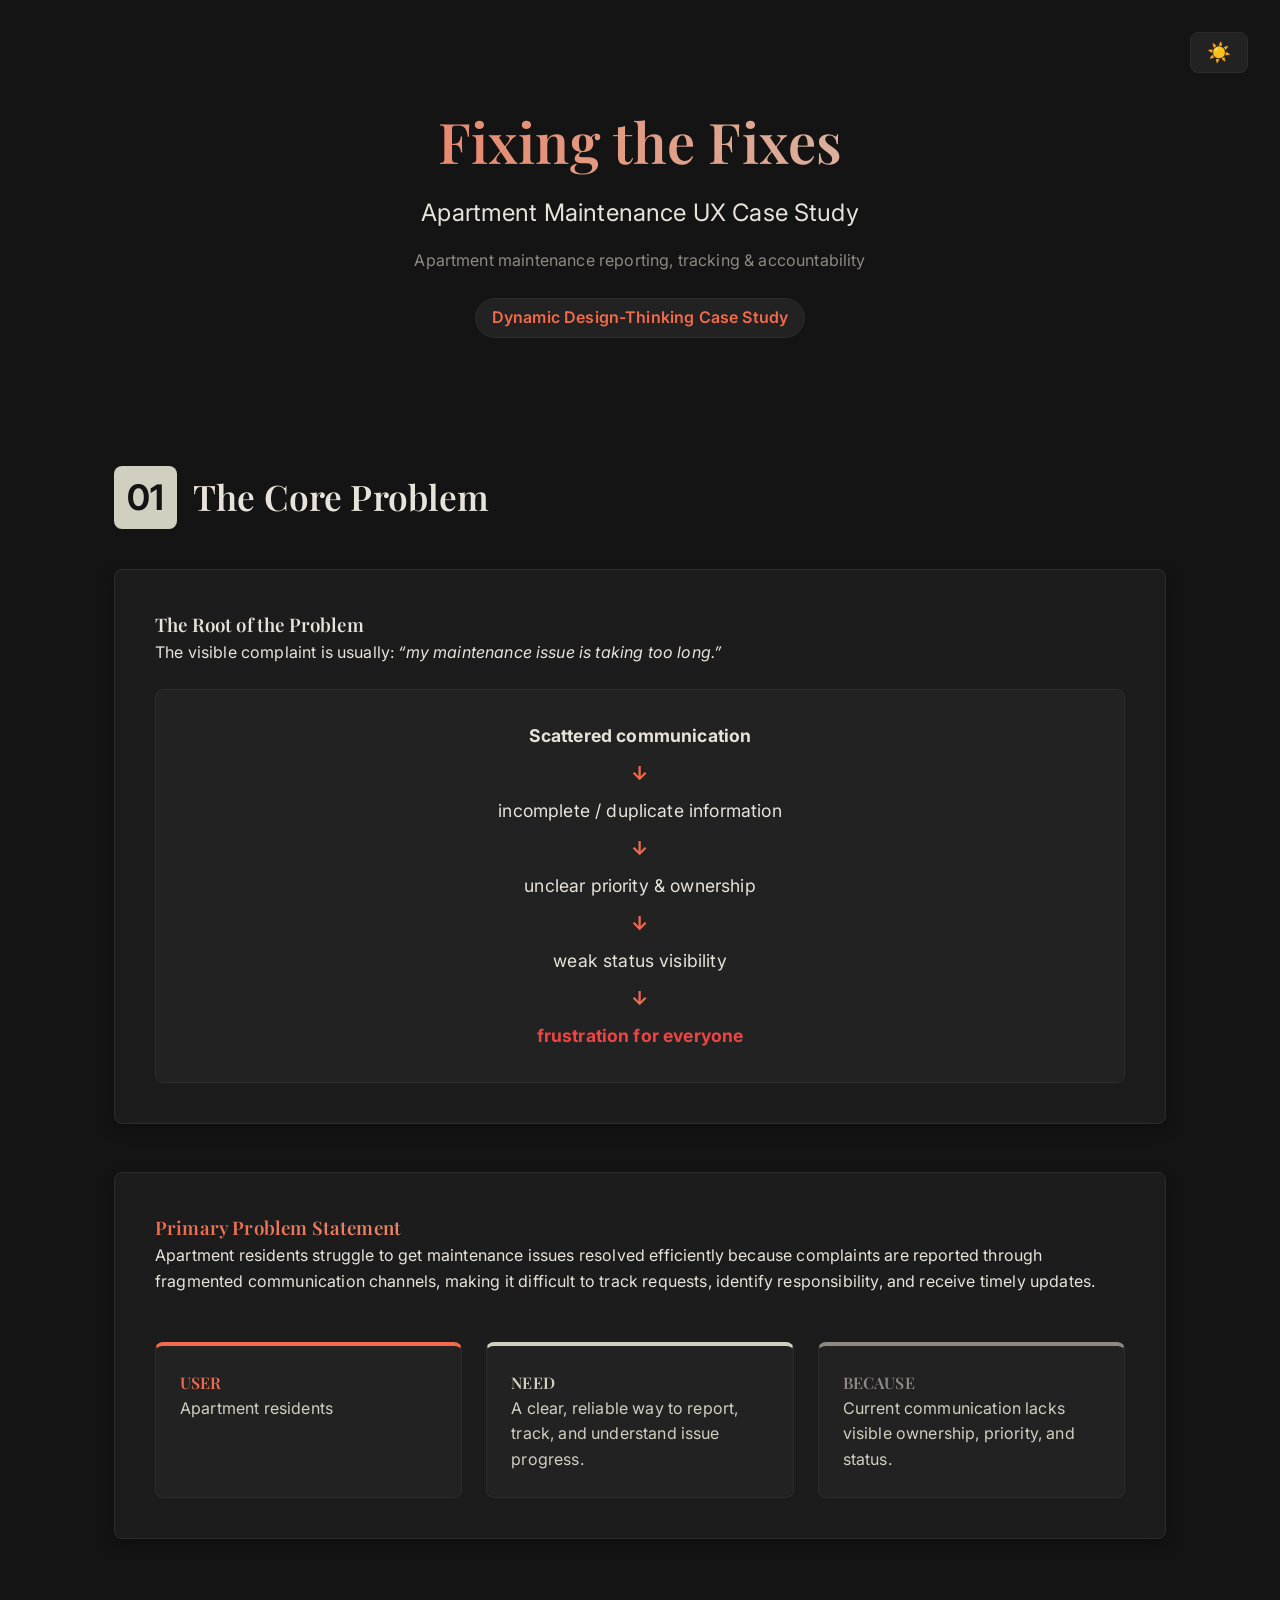
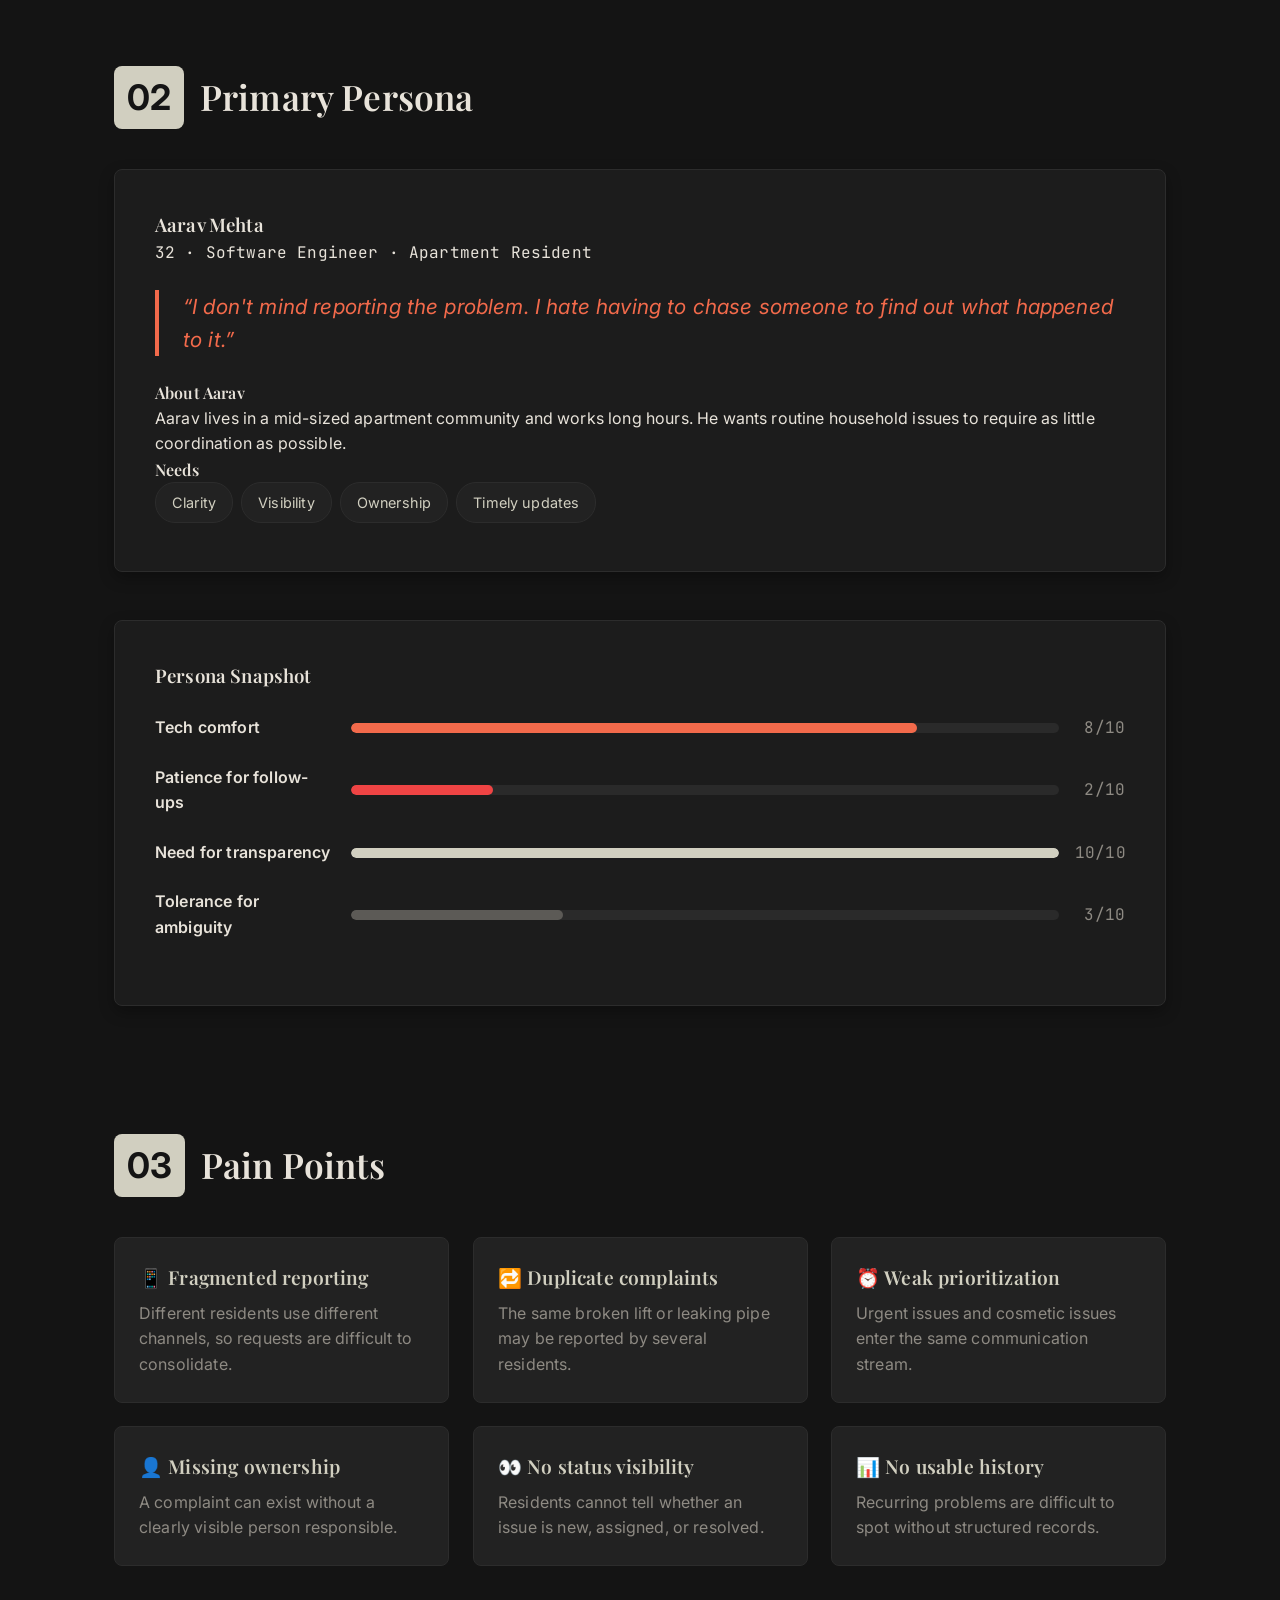
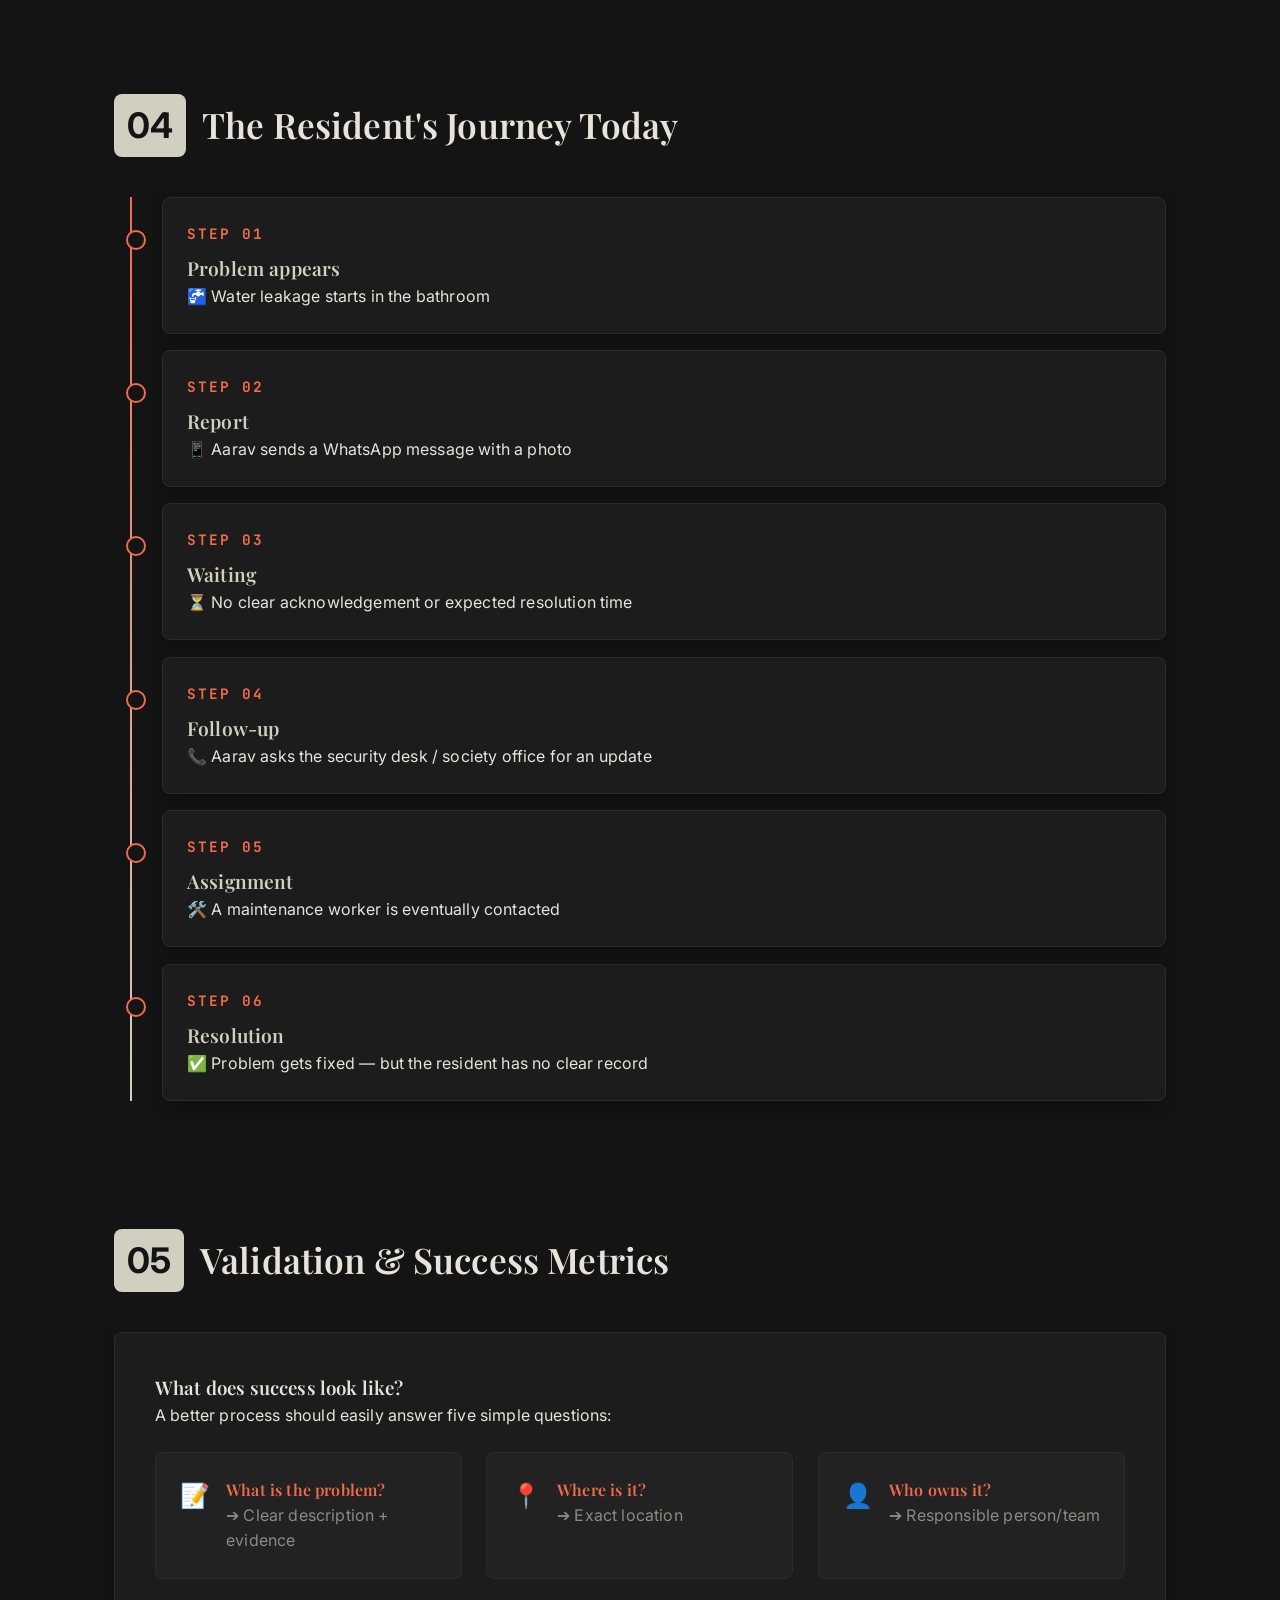
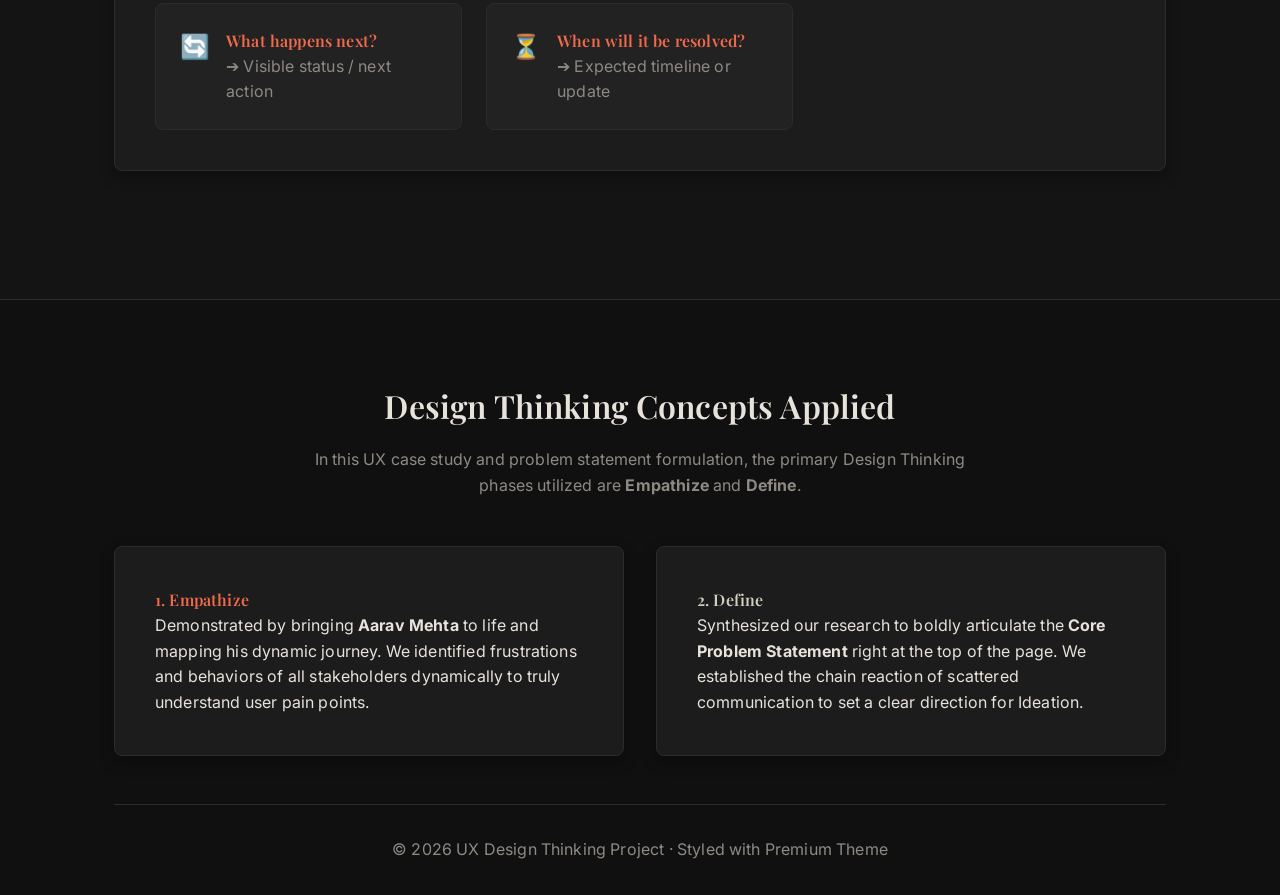
==== index.html @ 929711e3 "style: apply user-provided custom theme palette and fonts" ====
<!DOCTYPE html>
<html lang="en">
<head>
    <meta charset="UTF-8">
    <meta name="viewport" content="width=device-width, initial-scale=1.0">
    <title>Fixing the Fixes — UX Case Study</title>
    <!-- Importing fonts required by the new theme -->
    <link rel="preconnect" href="https://fonts.googleapis.com">
    <link rel="preconnect" href="https://fonts.gstatic.com" crossorigin>
    <link href="https://fonts.googleapis.com/css2?family=Inter:wght@400;500;600&family=JetBrains+Mono&family=Playfair+Display:ital,wght@0,600;1,600&display=swap" rel="stylesheet">
    <link rel="stylesheet" href="style.css">
</head>
<body class="dark">
    <div class="theme-toggle-wrapper">
        <button id="theme-toggle" title="Toggle Light/Dark Theme">🌓</button>
    </div>

    <header class="hero">
        <div class="container scroll-anim" data-anim="fade-up">
            <h1 class="gradient-text">Fixing the Fixes</h1>
            <h2>Apartment Maintenance UX Case Study</h2>
            <p class="subtitle">Apartment maintenance reporting, tracking & accountability</p>
            <div class="badge">Dynamic Design-Thinking Case Study</div>
        </div>
    </header>

    <main class="container">
        
        <!-- Problem Statement -->
        <section id="problem-statement" class="scroll-anim" data-anim="scale-in">
            <h2 class="section-title"><span>01</span> The Core Problem</h2>
            
            <div class="theme-card root-cause-card">
                <h3>The Root of the Problem</h3>
                <p>The visible complaint is usually: <em>“my maintenance issue is taking too long.”</em></p>
                <div class="chain-reaction">
                    <div class="chain-item"><strong>Scattered communication</strong></div>
                    <div class="chain-arrow">↓</div>
                    <div class="chain-item">incomplete / duplicate information</div>
                    <div class="chain-arrow">↓</div>
                    <div class="chain-item">unclear priority &amp; ownership</div>
                    <div class="chain-arrow">↓</div>
                    <div class="chain-item">weak status visibility</div>
                    <div class="chain-arrow">↓</div>
                    <div class="chain-item highlight-red">frustration for everyone</div>
                </div>
            </div>

            <div class="statement-card theme-card scroll-anim mt-4" data-anim="slide-left" style="transition-delay: 200ms;">
                <h3 class="gradient-text">Primary Problem Statement</h3>
                <p class="statement-text">Apartment residents struggle to get maintenance issues resolved efficiently because complaints are reported through fragmented communication channels, making it difficult to track requests, identify responsibility, and receive timely updates.</p>
                
                <div class="grid-3 mt-4">
                    <div class="dynamic-card border-1">
                        <h4 class="accent-1">USER</h4>
                        <p>Apartment residents</p>
                    </div>
                    <div class="dynamic-card border-2">
                        <h4 class="accent-2">NEED</h4>
                        <p>A clear, reliable way to report, track, and understand issue progress.</p>
                    </div>
                    <div class="dynamic-card border-3">
                        <h4 class="accent-3">BECAUSE</h4>
                        <p>Current communication lacks visible ownership, priority, and status.</p>
                    </div>
                </div>
            </div>
        </section>

        <!-- Persona -->
        <section id="persona">
            <h2 class="section-title scroll-anim" data-anim="fade-up"><span>02</span> Primary Persona</h2>
            <div class="persona-card theme-card scroll-anim" data-anim="slide-right">
                <div class="persona-header">
                    <h3>Aarav Mehta</h3>
                    <p class="font-mono">32 &middot; Software Engineer &middot; Apartment Resident</p>
                </div>
                <blockquote class="persona-quote">
                    “I don't mind reporting the problem. I hate having to chase someone to find out what happened to it.”
                </blockquote>
                <div class="persona-grid">
                    <div>
                        <h4>About Aarav</h4>
                        <p>Aarav lives in a mid-sized apartment community and works long hours. He wants routine household issues to require as little coordination as possible.</p>
                    </div>
                    <div>
                        <h4>Needs</h4>
                        <div id="persona-needs" class="tags">
                            <!-- Injected dynamically via JS -->
                        </div>
                    </div>
                </div>
            </div>

            <div class="snapshot-container theme-card mt-4 scroll-anim" data-anim="fade-up">
                <h3 class="mb-2">Persona Snapshot</h3>
                <!-- Progress bars are empty initially; filled via JS on scroll -->
                <div id="progress-container"></div>
            </div>
        </section>

        <!-- Dynamic Pain Points -->
        <section id="pain-points">
            <h2 class="section-title scroll-anim" data-anim="fade-up"><span>03</span> Pain Points</h2>
            <div id="pain-points-grid" class="grid-2">
                <!-- Injected dynamically via JS -->
            </div>
        </section>

        <!-- Dynamic Journey Timeline -->
        <section id="journey">
            <h2 class="section-title scroll-anim" data-anim="fade-up"><span>04</span> The Resident's Journey Today</h2>
            <div id="journey-timeline" class="journey-timeline">
                <!-- Injected dynamically via JS -->
            </div>
        </section>

        <!-- Validation & Success -->
        <section id="validation" class="scroll-anim" data-anim="scale-in">
            <h2 class="section-title"><span>05</span> Validation &amp; Success Metrics</h2>
            
            <div class="theme-card">
                <h3>What does success look like?</h3>
                <p class="mb-2">A better process should easily answer five simple questions:</p>
                <div id="success-metrics" class="grid-2">
                    <!-- Injected dynamically via JS -->
                </div>
            </div>
        </section>

    </main>

    <!-- Footer for Design Thinking Concepts -->
    <footer class="dt-footer">
        <div class="container scroll-anim" data-anim="fade-up">
            <h3 class="font-serif">Design Thinking Concepts Applied</h3>
            <p class="footer-intro">In this UX case study and problem statement formulation, the primary Design Thinking phases utilized are <strong>Empathize</strong> and <strong>Define</strong>.</p>
            
            <div class="dt-concepts">
                <div class="theme-card">
                    <h4 class="accent-1">1. Empathize</h4>
                    <p>Demonstrated by bringing <strong>Aarav Mehta</strong> to life and mapping his dynamic journey. We identified frustrations and behaviors of all stakeholders dynamically to truly understand user pain points.</p>
                </div>
                <div class="theme-card">
                    <h4 class="accent-2">2. Define</h4>
                    <p>Synthesized our research to boldly articulate the <strong>Core Problem Statement</strong> right at the top of the page. We established the chain reaction of scattered communication to set a clear direction for Ideation.</p>
                </div>
            </div>
            <div class="footer-bottom">
                <p>&copy; 2026 UX Design Thinking Project &middot; Styled with Premium Theme</p>
            </div>
        </div>
    </footer>

    <script src="script.js"></script>
</body>
</html>
---- style.css ----
/* User Provided Theme Variables */
:root {
  --card: #F4EFE4;
  --ring: #2E2E2E;
  --input: #D2CBBB;
  --muted: #CFC8B8;
  --accent: #E6E4D7;
  --border: #D2CBBB;
  --radius: 0.5rem;
  --chart-1: #F26A4B;
  --chart-2: #1E1E1E;
  --chart-3: #5E5A52;
  --chart-4: #A89F8F;
  --chart-5: #CFC8B8;
  --popover: #F4EFE4;
  --primary: #2E2E2E;
  --sidebar: #E3DDCF;
  --spacing: 0.25rem;
  --font-mono: "JetBrains Mono", monospace;
  --font-sans: "Inter", sans-serif;
  --secondary: #D8D2C4;
  --background: #E9E4D8;
  --font-serif: "Playfair Display", serif;
  --foreground: #1E1E1E;
  --destructive: #DC2626;
  --shadow-blur: 10px;
  --shadow-color: #000000;
  --sidebar-ring: #2E2E2E;
  --shadow-spread: 0px;
  --letter-spacing: 0.01em;
  --shadow-opacity: 0.1;
  --sidebar-accent: #E6E4D7;
  --sidebar-border: #D2CBBB;
  --card-foreground: #1E1E1E;
  --shadow-offset-x: 0px;
  --shadow-offset-y: 4px;
  --sidebar-primary: #2E2E2E;
  --muted-foreground: #5E5A52;
  --accent-foreground: #2E2E2E;
  --popover-foreground: #1E1E1E;
  --primary-foreground: #E6E4D7;
  --sidebar-foreground: #1E1E1E;
  --secondary-foreground: #2E2E2E;
  --destructive-foreground: #FFFFFF;
  --sidebar-accent-foreground: #2E2E2E;
  --sidebar-primary-foreground: #E6E4D7;
}

.dark {
  --card: #1C1C1C;
  --ring: #D1CFC0;
  --input: #2C2C2C;
  --muted: #2A2A2A;
  --accent: #363636;
  --border: #2C2C2C;
  --radius: 0.5rem;
  --chart-1: #F26A4B;
  --chart-2: #D9CFC2;
  --chart-3: #8E8A83;
  --chart-4: #5C5A56;
  --chart-5: #3B3B3B;
  --popover: #1C1C1C;
  --primary: #D1CFC0;
  --sidebar: #101010;
  --spacing: 0.25rem;
  --font-mono: "JetBrains Mono", monospace;
  --font-sans: "Inter", sans-serif;
  --secondary: #222222;
  --background: #141414;
  --font-serif: "Playfair Display", serif;
  --foreground: #E8E3DA;
  --destructive: #EF4444;
  --shadow-blur: 15px;
  --shadow-color: #000000;
  --sidebar-ring: #D1CFC0;
  --shadow-spread: 0px;
  --letter-spacing: 0.01em;
  --shadow-opacity: 0.3;
  --sidebar-accent: #363636;
  --sidebar-border: #2C2C2C;
  --card-foreground: #E8E3DA;
  --shadow-offset-x: 0px;
  --shadow-offset-y: 6px;
  --sidebar-primary: #D1CFC0;
  --muted-foreground: #8E8A83;
  --accent-foreground: #D1CFC0;
  --popover-foreground: #E8E3DA;
  --primary-foreground: #363636;
  --sidebar-foreground: #E8E3DA;
  --secondary-foreground: #D1CFC0;
  --destructive-foreground: #FFFFFF;
  --sidebar-accent-foreground: #D1CFC0;
  --sidebar-primary-foreground: #363636;
}

@theme inline {
  --color-card: var(--card);
  --color-ring: var(--ring);
  --color-input: var(--input);
  --color-muted: var(--muted);
  --color-accent: var(--accent);
  --color-border: var(--border);
  --color-radius: var(--radius);
  --color-chart-1: var(--chart-1);
  --color-chart-2: var(--chart-2);
  --color-chart-3: var(--chart-3);
  --color-chart-4: var(--chart-4);
  --color-chart-5: var(--chart-5);
  --color-popover: var(--popover);
  --color-primary: var(--primary);
  --color-sidebar: var(--sidebar);
  --color-spacing: var(--spacing);
  --color-font-mono: var(--font-mono);
  --color-font-sans: var(--font-sans);
  --color-secondary: var(--secondary);
  --color-background: var(--background);
  --color-font-serif: var(--font-serif);
  --color-foreground: var(--foreground);
  --color-destructive: var(--destructive);
  --color-shadow-blur: var(--shadow-blur);
  --color-shadow-color: var(--shadow-color);
  --color-sidebar-ring: var(--sidebar-ring);
  --color-shadow-spread: var(--shadow-spread);
  --color-letter-spacing: var(--letter-spacing);
  --color-shadow-opacity: var(--shadow-opacity);
  --color-sidebar-accent: var(--sidebar-accent);
  --color-sidebar-border: var(--sidebar-border);
  --color-card-foreground: var(--card-foreground);
  --color-shadow-offset-x: var(--shadow-offset-x);
  --color-shadow-offset-y: var(--shadow-offset-y);
  --color-sidebar-primary: var(--sidebar-primary);
  --color-muted-foreground: var(--muted-foreground);
  --color-accent-foreground: var(--accent-foreground);
  --color-popover-foreground: var(--popover-foreground);
  --color-primary-foreground: var(--primary-foreground);
  --color-sidebar-foreground: var(--sidebar-foreground);
  --color-secondary-foreground: var(--secondary-foreground);
  --color-destructive-foreground: var(--destructive-foreground);
  --color-sidebar-accent-foreground: var(--sidebar-accent-foreground);
  --color-sidebar-primary-foreground: var(--sidebar-primary-foreground);
}

/* Base Styles */
* {
    box-sizing: border-box;
    margin: 0;
    padding: 0;
}

body {
    background-color: var(--background);
    color: var(--foreground);
    font-family: var(--font-sans);
    line-height: 1.6;
    overflow-x: hidden;
    letter-spacing: var(--letter-spacing);
    transition: background-color 0.3s ease, color 0.3s ease;
}

h1, h2, h3, h4, h5, h6, .font-serif {
    font-family: var(--font-serif);
    font-weight: 600;
}

.font-mono {
    font-family: var(--font-mono);
}

/* Theme Toggle Button */
.theme-toggle-wrapper {
    position: absolute;
    top: 2rem;
    right: 2rem;
    z-index: 100;
}
#theme-toggle {
    background: var(--secondary);
    color: var(--secondary-foreground);
    border: 1px solid var(--border);
    border-radius: var(--radius);
    padding: 0.5rem 1rem;
    cursor: pointer;
    font-size: 1.2rem;
    transition: background 0.3s ease, border 0.3s ease;
    box-shadow: var(--shadow-offset-x) var(--shadow-offset-y) var(--shadow-blur) var(--shadow-spread) rgba(var(--shadow-color), var(--shadow-opacity));
}
#theme-toggle:hover {
    background: var(--muted);
}

/* Typography Utility */
.accent-1 { color: var(--chart-1); }
.accent-2 { color: var(--primary); }
.accent-3 { color: var(--muted-foreground); }
.highlight-red { color: var(--destructive); font-weight: bold; }
.mt-2 { margin-top: 1.5rem; }
.mt-4 { margin-top: 3rem; }
.mb-2 { margin-bottom: 1.5rem; }

/* Gradient Text */
.gradient-text {
    background: linear-gradient(90deg, var(--chart-1), var(--primary), var(--muted-foreground));
    -webkit-background-clip: text;
    -webkit-text-fill-color: transparent;
    background-size: 200% auto;
    animation: gradientMove 6s ease-in-out infinite alternate;
}

@keyframes gradientMove {
    0% { background-position: 0% center; }
    100% { background-position: 100% center; }
}

/* Layout */
.container {
    max-width: 1100px;
    margin: 0 auto;
    padding: 0 1.5rem;
}
.grid-2 { display: grid; grid-template-columns: repeat(auto-fit, minmax(300px, 1fr)); gap: 1.5rem; }
.grid-3 { display: grid; grid-template-columns: repeat(auto-fit, minmax(250px, 1fr)); gap: 1.5rem; }

/* Theme Cards */
.theme-card {
    background-color: var(--card);
    color: var(--card-foreground);
    border: 1px solid var(--border);
    border-radius: var(--radius);
    padding: 2.5rem;
    box-shadow: var(--shadow-offset-x) var(--shadow-offset-y) var(--shadow-blur) var(--shadow-spread) rgba(0,0,0,var(--shadow-opacity));
    transition: transform 0.3s ease, border-color 0.3s ease, box-shadow 0.3s ease;
}
.theme-card:hover {
    border-color: var(--primary);
    transform: translateY(-4px);
    box-shadow: var(--shadow-offset-x) 8px 20px var(--shadow-spread) rgba(0,0,0,calc(var(--shadow-opacity) + 0.1));
}

.dynamic-card {
    background-color: var(--secondary);
    color: var(--secondary-foreground);
    padding: 1.5rem;
    border-radius: var(--radius);
    border: 1px solid var(--border);
}
.border-1 { border-top: 4px solid var(--chart-1); }
.border-2 { border-top: 4px solid var(--primary); }
.border-3 { border-top: 4px solid var(--muted-foreground); }

/* Header / Hero */
.hero {
    padding: 6rem 0 4rem;
    text-align: center;
    position: relative;
}
.hero h1 { font-size: 3.5rem; margin-bottom: 0.5rem; }
.hero h2 { font-size: 1.5rem; color: var(--foreground); margin-bottom: 1rem; font-weight: 400; font-family: var(--font-sans); }
.subtitle { color: var(--muted-foreground); }
.badge { 
    display: inline-block; 
    background-color: var(--secondary); 
    color: var(--chart-1); 
    padding: 0.4rem 1rem; 
    border-radius: 20px; 
    font-weight: 600; 
    margin-top: 1.5rem; 
    border: 1px solid var(--border); 
}

/* Sections */
section { padding: 4rem 0; }
.section-title { font-size: 2.2rem; margin-bottom: 2.5rem; display: flex; align-items: center; gap: 1rem; }
.section-title span { color: var(--background); background: var(--primary); padding: 0.2rem 0.8rem; border-radius: var(--radius); font-weight: bold; font-family: var(--font-sans); }

/* Problem Chain Reaction */
.chain-reaction { margin-top: 1.5rem; text-align: center; background: var(--secondary); padding: 1.5rem; border-radius: var(--radius); border: 1px solid var(--border); }
.chain-item { padding: 0.5rem; font-size: 1.1rem; }
.chain-arrow { color: var(--chart-1); font-weight: bold; font-size: 1.2rem; }

/* Persona */
.persona-quote { font-size: 1.3rem; font-style: italic; color: var(--chart-1); border-left: 4px solid var(--chart-1); padding-left: 1.5rem; margin: 1.5rem 0; }
.tags span { display: inline-block; background: var(--secondary); padding: 0.5rem 1rem; border-radius: 20px; margin: 0 0.5rem 0.5rem 0; border: 1px solid var(--border); color: var(--primary); font-family: var(--font-sans); font-size: 0.9rem; }

/* Progress Bars */
.progress-row { display: flex; align-items: center; margin-bottom: 1.5rem; gap: 1rem; }
.progress-row .label { width: 180px; font-weight: 600; color: var(--card-foreground); }
.progress-bar { flex-grow: 1; height: 10px; background-color: var(--muted); border-radius: 5px; overflow: hidden; position: relative; }
.progress-bar .fill { height: 100%; border-radius: 5px; width: 0; transition: width 1.5s cubic-bezier(0.25, 0.8, 0.25, 1); }
.progress-row .score { width: 50px; text-align: right; color: var(--muted-foreground); font-family: var(--font-mono); }

/* Journey Timeline */
.journey-timeline { display: flex; flex-direction: column; gap: 1rem; position: relative; padding-left: 3rem; }
.journey-timeline::before { content: ''; position: absolute; left: 1rem; top: 0; bottom: 0; width: 2px; background: linear-gradient(to bottom, var(--chart-1), var(--primary)); }
.journey-step { background: var(--card); padding: 1.5rem; border-radius: var(--radius); border: 1px solid var(--border); position: relative; box-shadow: var(--shadow-offset-x) var(--shadow-offset-y) var(--shadow-blur) var(--shadow-spread) rgba(0,0,0,var(--shadow-opacity)); }
.journey-step::before { content: ''; position: absolute; left: -2.3rem; top: 2rem; width: 1rem; height: 1rem; background: var(--background); border: 2px solid var(--chart-1); border-radius: 50%; z-index: 2; }
.step-num { color: var(--chart-1); font-weight: bold; margin-bottom: 0.5rem; font-size: 0.9rem; letter-spacing: 2px; font-family: var(--font-mono); }

/* Dynamic List Items */
.success-item { display: flex; align-items: flex-start; gap: 1rem; background: var(--secondary); padding: 1.5rem; border-radius: var(--radius); border: 1px solid var(--border); }
.success-item .icon { font-size: 1.5rem; }

/* Footer */
.dt-footer { background-color: var(--sidebar); padding: 5rem 0 2rem; border-top: 1px solid var(--border); margin-top: 4rem; }
.dt-footer h3 { font-size: 2rem; text-align: center; margin-bottom: 1rem; color: var(--sidebar-foreground); }
.footer-intro { text-align: center; max-width: 700px; margin: 0 auto 3rem; color: var(--muted-foreground); }
.dt-concepts { display: grid; grid-template-columns: repeat(auto-fit, minmax(300px, 1fr)); gap: 2rem; margin-bottom: 3rem; }
.footer-bottom { text-align: center; color: var(--muted-foreground); padding-top: 2rem; border-top: 1px solid var(--border); }

/* Scroll Animations */
.scroll-anim {
    opacity: 0;
    transition: opacity 0.8s cubic-bezier(0.25, 0.8, 0.25, 1), transform 0.8s cubic-bezier(0.25, 0.8, 0.25, 1);
    will-change: opacity, transform;
}

/* Initial States */
.scroll-anim[data-anim="fade-up"] { transform: translateY(40px); }
.scroll-anim[data-anim="slide-left"] { transform: translateX(40px); }
.scroll-anim[data-anim="slide-right"] { transform: translateX(-40px); }
.scroll-anim[data-anim="scale-in"] { transform: scale(0.95); }

/* Active State */
.scroll-anim.is-visible {
    opacity: 1;
    transform: translate(0) scale(1);
}
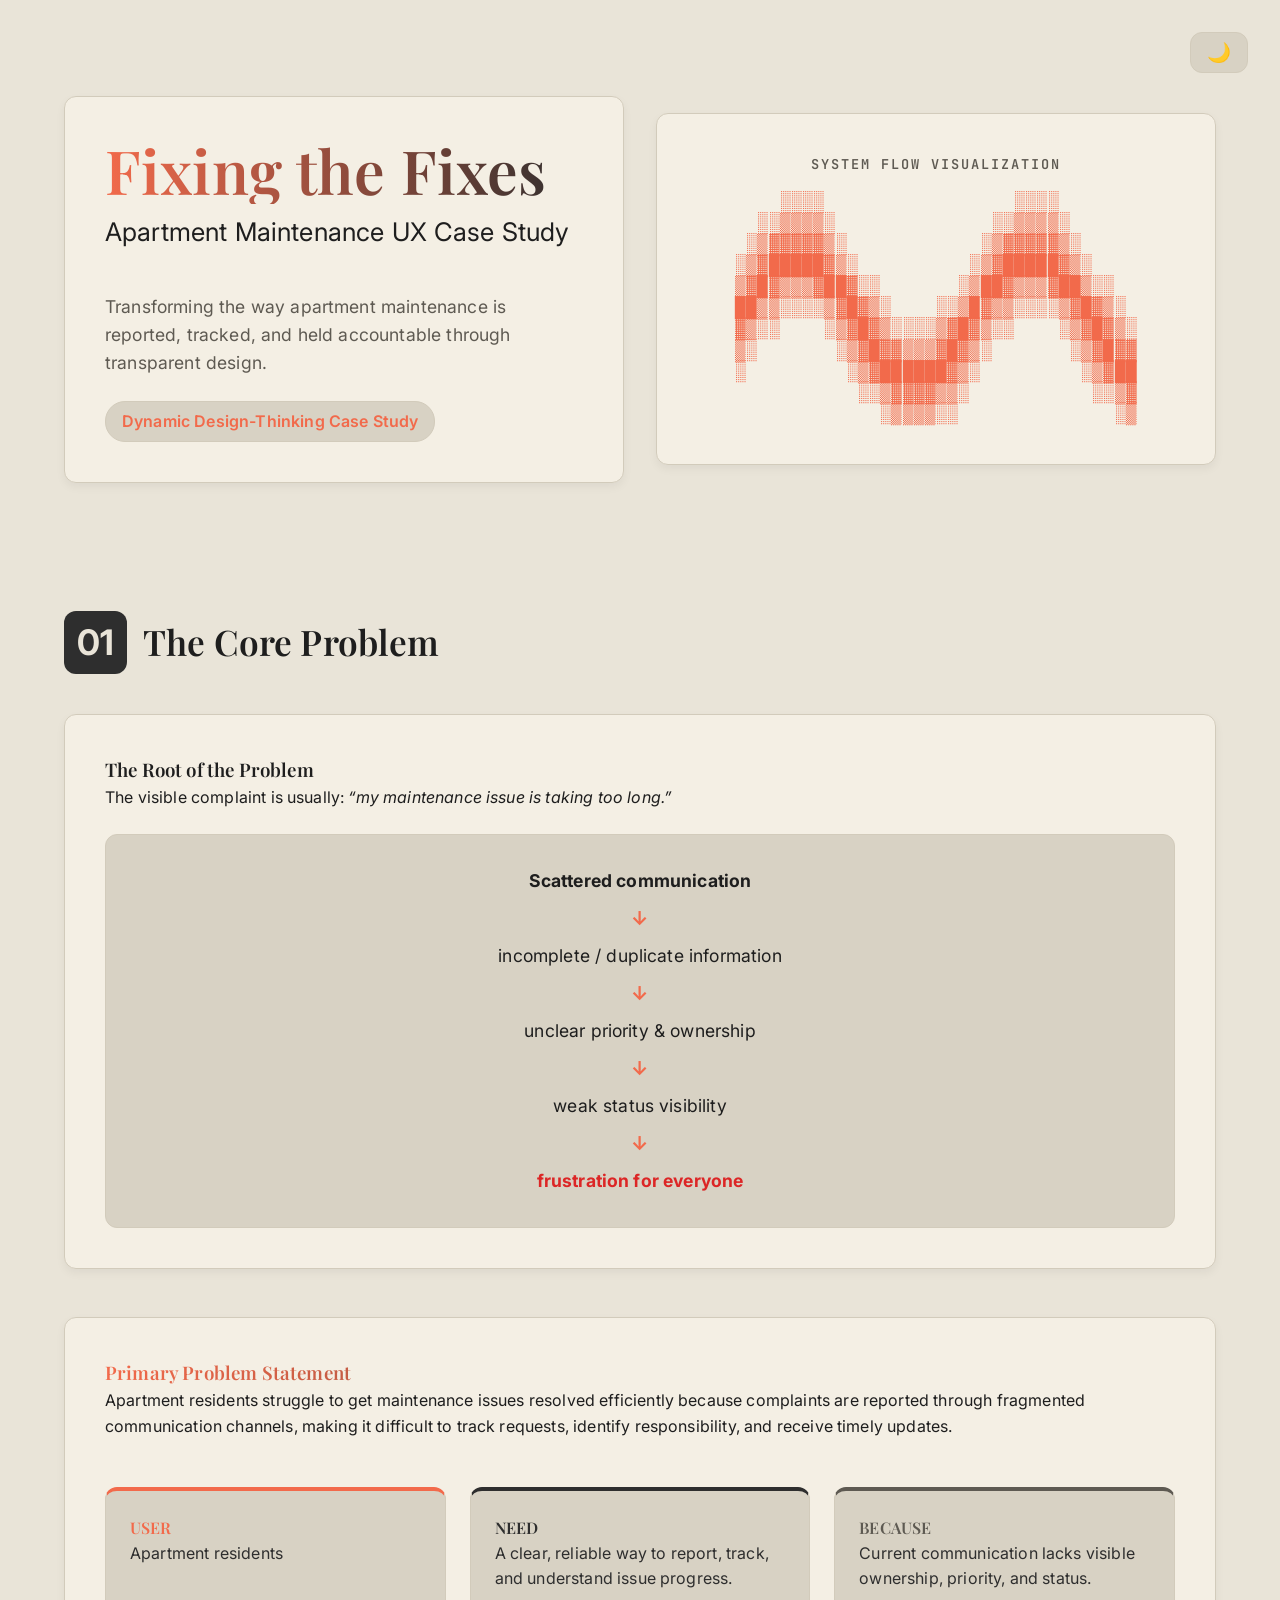
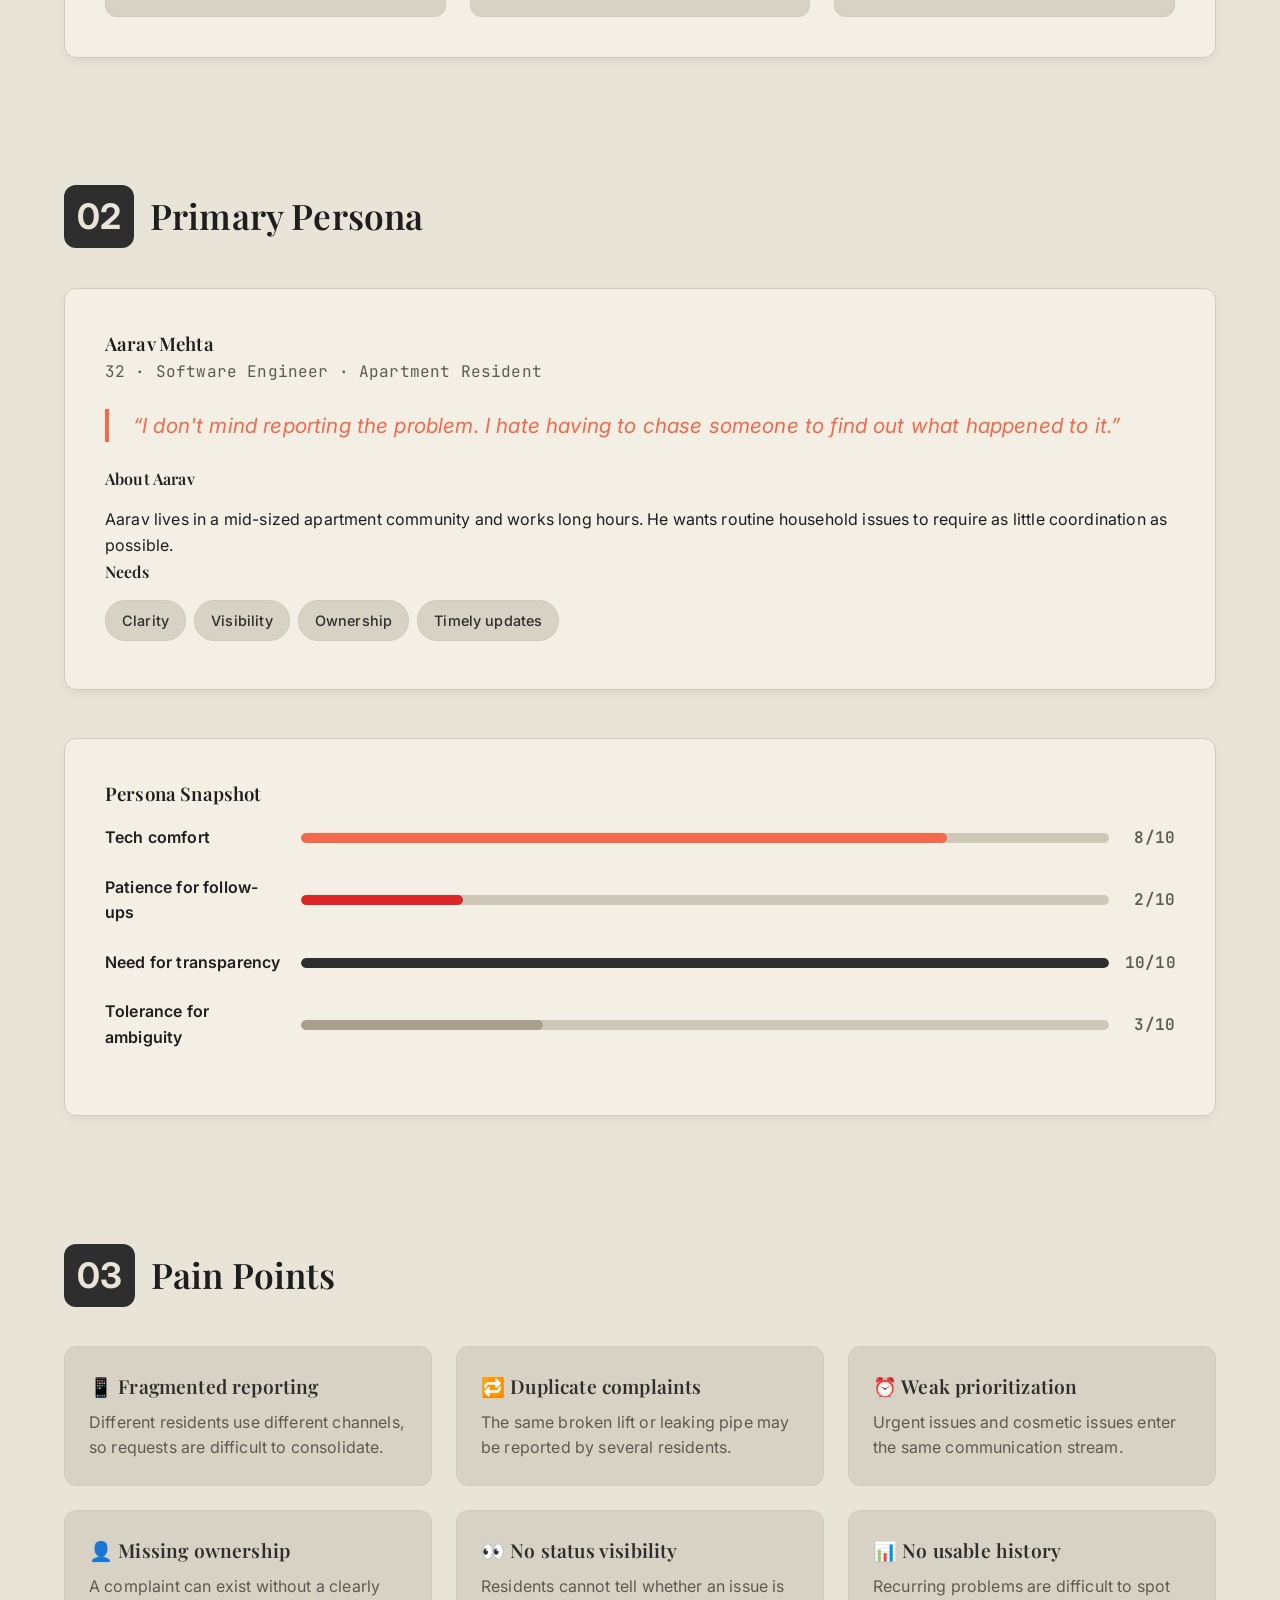
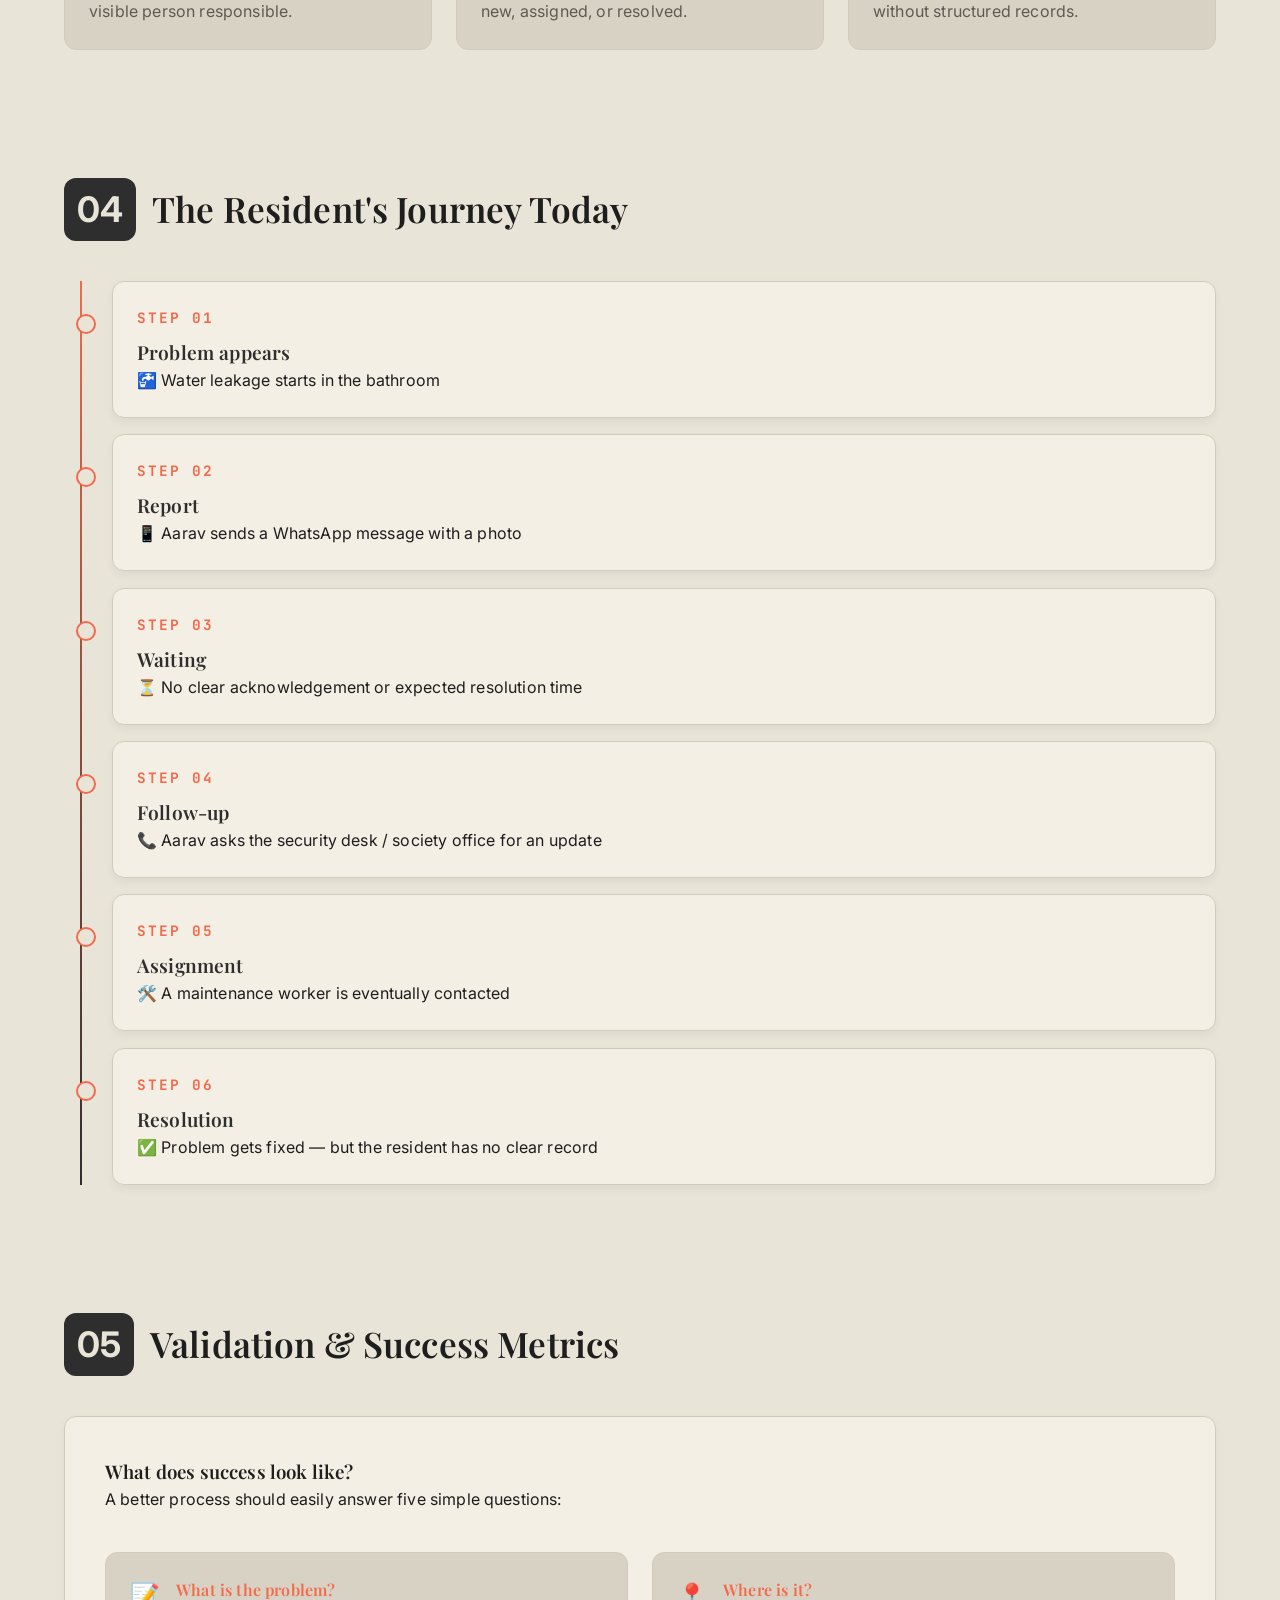
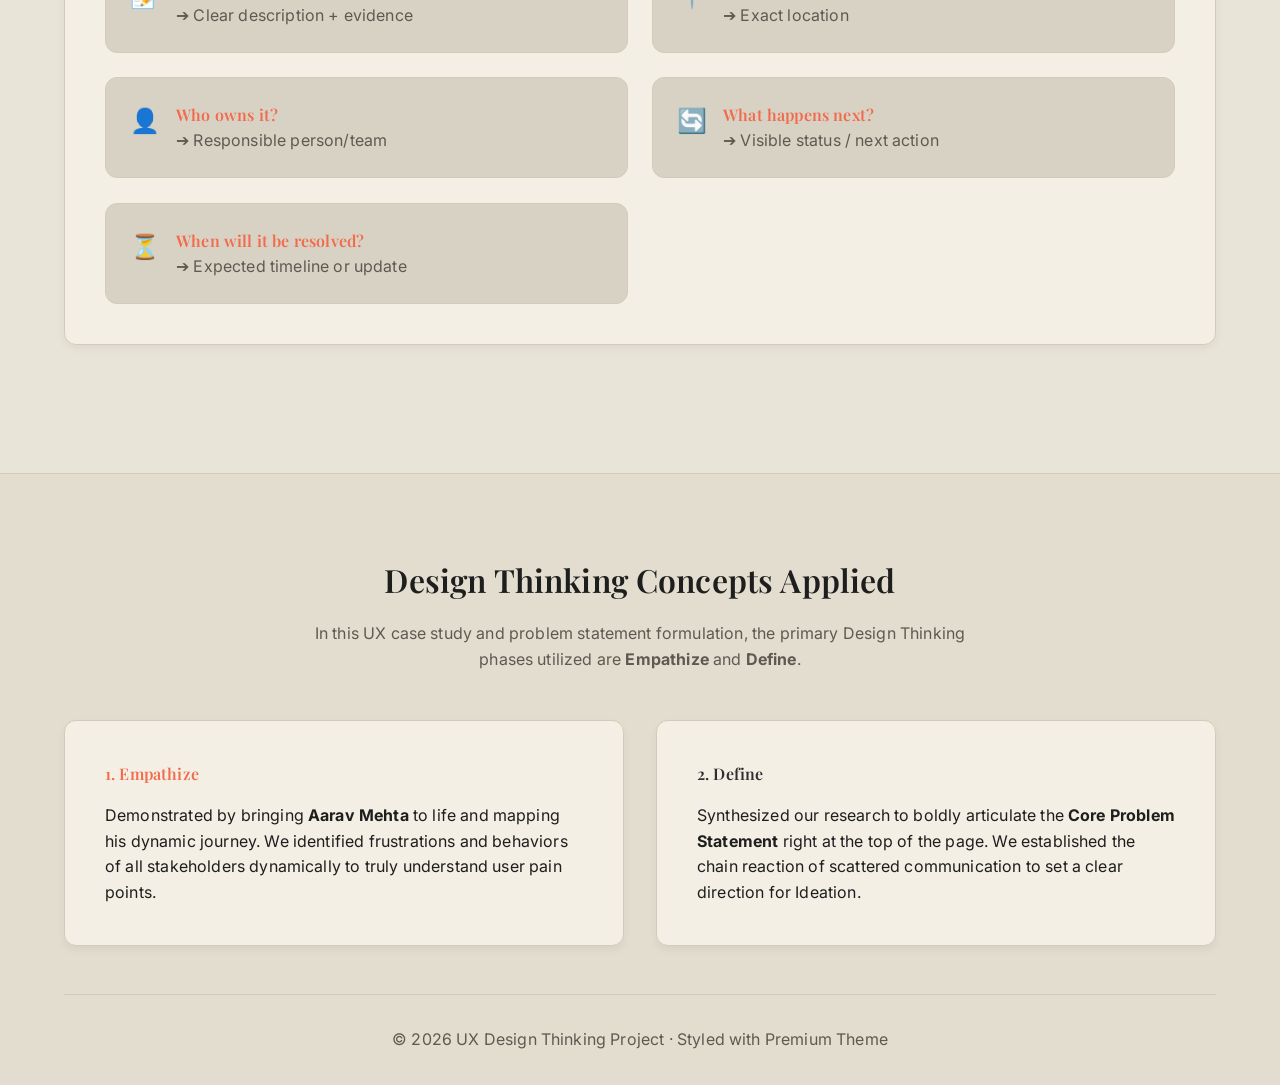
==== commit 4d1c88ac: "feat: split hero layout with dynamic ASCII animation and default light theme" ====
--- a/index.html
+++ b/index.html
@@ -10,17 +10,24 @@
     <link href="https://fonts.googleapis.com/css2?family=Inter:wght@400;500;600&family=JetBrains+Mono&family=Playfair+Display:ital,wght@0,600;1,600&display=swap" rel="stylesheet">
     <link rel="stylesheet" href="style.css">
 </head>
-<body class="dark">
+<body>
+    <!-- Defaulting to light theme (no class="dark" on body) -->
     <div class="theme-toggle-wrapper">
-        <button id="theme-toggle" title="Toggle Light/Dark Theme">🌓</button>
+        <button id="theme-toggle" title="Toggle Light/Dark Theme">🌙</button>
     </div>
 
-    <header class="hero">
-        <div class="container scroll-anim" data-anim="fade-up">
+    <!-- NEW: Split Layout Hero Section with Card Design -->
+    <header class="hero container split-layout mt-4 mb-4">
+        <div class="hero-content theme-card scroll-anim" data-anim="slide-right">
             <h1 class="gradient-text">Fixing the Fixes</h1>
             <h2>Apartment Maintenance UX Case Study</h2>
-            <p class="subtitle">Apartment maintenance reporting, tracking & accountability</p>
+            <p class="subtitle mt-2">Transforming the way apartment maintenance is reported, tracked, and held accountable through transparent design.</p>
             <div class="badge">Dynamic Design-Thinking Case Study</div>
+        </div>
+        
+        <div class="hero-visual theme-card scroll-anim" data-anim="slide-left">
+            <h4 class="font-mono accent-3 mb-2" style="font-size: 0.85rem; text-transform: uppercase; letter-spacing: 2px;">System Flow Visualization</h4>
+            <pre id="ascii-anim" class="font-mono ascii-art"></pre>
         </div>
     </header>
 
@@ -46,7 +53,7 @@
                 </div>
             </div>
 
-            <div class="statement-card theme-card scroll-anim mt-4" data-anim="slide-left" style="transition-delay: 200ms;">
+            <div class="statement-card theme-card scroll-anim mt-4" data-anim="slide-up" style="transition-delay: 200ms;">
                 <h3 class="gradient-text">Primary Problem Statement</h3>
                 <p class="statement-text">Apartment residents struggle to get maintenance issues resolved efficiently because complaints are reported through fragmented communication channels, making it difficult to track requests, identify responsibility, and receive timely updates.</p>
                 
@@ -73,18 +80,18 @@
             <div class="persona-card theme-card scroll-anim" data-anim="slide-right">
                 <div class="persona-header">
                     <h3>Aarav Mehta</h3>
-                    <p class="font-mono">32 &middot; Software Engineer &middot; Apartment Resident</p>
+                    <p class="font-mono accent-3">32 &middot; Software Engineer &middot; Apartment Resident</p>
                 </div>
                 <blockquote class="persona-quote">
                     “I don't mind reporting the problem. I hate having to chase someone to find out what happened to it.”
                 </blockquote>
                 <div class="persona-grid">
                     <div>
-                        <h4>About Aarav</h4>
+                        <h4 class="mb-2">About Aarav</h4>
                         <p>Aarav lives in a mid-sized apartment community and works long hours. He wants routine household issues to require as little coordination as possible.</p>
                     </div>
                     <div>
-                        <h4>Needs</h4>
+                        <h4 class="mb-2">Needs</h4>
                         <div id="persona-needs" class="tags">
                             <!-- Injected dynamically via JS -->
                         </div>
@@ -121,7 +128,7 @@
             
             <div class="theme-card">
                 <h3>What does success look like?</h3>
-                <p class="mb-2">A better process should easily answer five simple questions:</p>
+                <p class="mb-4">A better process should easily answer five simple questions:</p>
                 <div id="success-metrics" class="grid-2">
                     <!-- Injected dynamically via JS -->
                 </div>
@@ -138,11 +145,11 @@
             
             <div class="dt-concepts">
                 <div class="theme-card">
-                    <h4 class="accent-1">1. Empathize</h4>
+                    <h4 class="accent-1 mb-2">1. Empathize</h4>
                     <p>Demonstrated by bringing <strong>Aarav Mehta</strong> to life and mapping his dynamic journey. We identified frustrations and behaviors of all stakeholders dynamically to truly understand user pain points.</p>
                 </div>
                 <div class="theme-card">
-                    <h4 class="accent-2">2. Define</h4>
+                    <h4 class="accent-2 mb-2">2. Define</h4>
                     <p>Synthesized our research to boldly articulate the <strong>Core Problem Statement</strong> right at the top of the page. We established the chain reaction of scattered communication to set a clear direction for Ideation.</p>
                 </div>
             </div>
--- a/style.css
+++ b/style.css
@@ -6,7 +6,7 @@
   --muted: #CFC8B8;
   --accent: #E6E4D7;
   --border: #D2CBBB;
-  --radius: 0.5rem;
+  --radius: 0.75rem; /* Slightly softer corners for premium feel */
   --chart-1: #F26A4B;
   --chart-2: #1E1E1E;
   --chart-3: #5E5A52;
@@ -28,7 +28,7 @@
   --sidebar-ring: #2E2E2E;
   --shadow-spread: 0px;
   --letter-spacing: 0.01em;
-  --shadow-opacity: 0.1;
+  --shadow-opacity: 0.05; /* Soften light theme shadow */
   --sidebar-accent: #E6E4D7;
   --sidebar-border: #D2CBBB;
   --card-foreground: #1E1E1E;
@@ -53,7 +53,7 @@
   --muted: #2A2A2A;
   --accent: #363636;
   --border: #2C2C2C;
-  --radius: 0.5rem;
+  --radius: 0.75rem;
   --chart-1: #F26A4B;
   --chart-2: #D9CFC2;
   --chart-3: #8E8A83;
@@ -94,58 +94,11 @@
 }
 
 @theme inline {
-  --color-card: var(--card);
-  --color-ring: var(--ring);
-  --color-input: var(--input);
-  --color-muted: var(--muted);
-  --color-accent: var(--accent);
-  --color-border: var(--border);
-  --color-radius: var(--radius);
-  --color-chart-1: var(--chart-1);
-  --color-chart-2: var(--chart-2);
-  --color-chart-3: var(--chart-3);
-  --color-chart-4: var(--chart-4);
-  --color-chart-5: var(--chart-5);
-  --color-popover: var(--popover);
-  --color-primary: var(--primary);
-  --color-sidebar: var(--sidebar);
-  --color-spacing: var(--spacing);
-  --color-font-mono: var(--font-mono);
-  --color-font-sans: var(--font-sans);
-  --color-secondary: var(--secondary);
-  --color-background: var(--background);
-  --color-font-serif: var(--font-serif);
-  --color-foreground: var(--foreground);
-  --color-destructive: var(--destructive);
-  --color-shadow-blur: var(--shadow-blur);
-  --color-shadow-color: var(--shadow-color);
-  --color-sidebar-ring: var(--sidebar-ring);
-  --color-shadow-spread: var(--shadow-spread);
-  --color-letter-spacing: var(--letter-spacing);
-  --color-shadow-opacity: var(--shadow-opacity);
-  --color-sidebar-accent: var(--sidebar-accent);
-  --color-sidebar-border: var(--sidebar-border);
-  --color-card-foreground: var(--card-foreground);
-  --color-shadow-offset-x: var(--shadow-offset-x);
-  --color-shadow-offset-y: var(--shadow-offset-y);
-  --color-sidebar-primary: var(--sidebar-primary);
-  --color-muted-foreground: var(--muted-foreground);
-  --color-accent-foreground: var(--accent-foreground);
-  --color-popover-foreground: var(--popover-foreground);
-  --color-primary-foreground: var(--primary-foreground);
-  --color-sidebar-foreground: var(--sidebar-foreground);
-  --color-secondary-foreground: var(--secondary-foreground);
-  --color-destructive-foreground: var(--destructive-foreground);
-  --color-sidebar-accent-foreground: var(--sidebar-accent-foreground);
-  --color-sidebar-primary-foreground: var(--sidebar-primary-foreground);
+  /* ... same theme mapping ... */
 }
 
 /* Base Styles */
-* {
-    box-sizing: border-box;
-    margin: 0;
-    padding: 0;
-}
+* { box-sizing: border-box; margin: 0; padding: 0; }
 
 body {
     background-color: var(--background);
@@ -157,36 +110,17 @@
     transition: background-color 0.3s ease, color 0.3s ease;
 }
 
-h1, h2, h3, h4, h5, h6, .font-serif {
-    font-family: var(--font-serif);
-    font-weight: 600;
-}
-
-.font-mono {
-    font-family: var(--font-mono);
-}
+h1, h2, h3, h4, h5, h6, .font-serif { font-family: var(--font-serif); font-weight: 600; }
+.font-mono { font-family: var(--font-mono); }
 
 /* Theme Toggle Button */
-.theme-toggle-wrapper {
-    position: absolute;
-    top: 2rem;
-    right: 2rem;
-    z-index: 100;
-}
+.theme-toggle-wrapper { position: absolute; top: 2rem; right: 2rem; z-index: 100; }
 #theme-toggle {
-    background: var(--secondary);
-    color: var(--secondary-foreground);
-    border: 1px solid var(--border);
-    border-radius: var(--radius);
-    padding: 0.5rem 1rem;
-    cursor: pointer;
-    font-size: 1.2rem;
-    transition: background 0.3s ease, border 0.3s ease;
-    box-shadow: var(--shadow-offset-x) var(--shadow-offset-y) var(--shadow-blur) var(--shadow-spread) rgba(var(--shadow-color), var(--shadow-opacity));
-}
-#theme-toggle:hover {
-    background: var(--muted);
-}
+    background: var(--secondary); color: var(--secondary-foreground); border: 1px solid var(--border);
+    border-radius: var(--radius); padding: 0.5rem 1rem; cursor: pointer; font-size: 1.2rem;
+    transition: all 0.3s ease; box-shadow: var(--shadow-offset-x) var(--shadow-offset-y) var(--shadow-blur) var(--shadow-spread) rgba(var(--shadow-color), var(--shadow-opacity));
+}
+#theme-toggle:hover { background: var(--muted); transform: scale(1.05); }
 
 /* Typography Utility */
 .accent-1 { color: var(--chart-1); }
@@ -195,7 +129,8 @@
 .highlight-red { color: var(--destructive); font-weight: bold; }
 .mt-2 { margin-top: 1.5rem; }
 .mt-4 { margin-top: 3rem; }
-.mb-2 { margin-bottom: 1.5rem; }
+.mb-2 { margin-bottom: 1rem; }
+.mb-4 { margin-bottom: 2.5rem; }
 
 /* Gradient Text */
 .gradient-text {
@@ -205,20 +140,55 @@
     background-size: 200% auto;
     animation: gradientMove 6s ease-in-out infinite alternate;
 }
-
-@keyframes gradientMove {
-    0% { background-position: 0% center; }
-    100% { background-position: 100% center; }
-}
-
-/* Layout */
-.container {
-    max-width: 1100px;
-    margin: 0 auto;
-    padding: 0 1.5rem;
-}
-.grid-2 { display: grid; grid-template-columns: repeat(auto-fit, minmax(300px, 1fr)); gap: 1.5rem; }
-.grid-3 { display: grid; grid-template-columns: repeat(auto-fit, minmax(250px, 1fr)); gap: 1.5rem; }
+@keyframes gradientMove { 0% { background-position: 0% center; } 100% { background-position: 100% center; } }
+
+/* Layouts */
+.container { max-width: 1200px; margin: 0 auto; padding: 0 1.5rem; }
+.grid-2 { display: grid; grid-template-columns: repeat(auto-fit, minmax(350px, 1fr)); gap: 1.5rem; }
+.grid-3 { display: grid; grid-template-columns: repeat(auto-fit, minmax(280px, 1fr)); gap: 1.5rem; }
+
+/* Split Hero Layout */
+.split-layout {
+    display: grid;
+    grid-template-columns: 1fr 1fr;
+    gap: 2rem;
+    align-items: center;
+    padding-top: 6rem;
+    padding-bottom: 4rem;
+}
+@media (max-width: 850px) {
+    .split-layout { grid-template-columns: 1fr; padding-top: 5rem; }
+}
+
+.hero-content {
+    display: flex;
+    flex-direction: column;
+    justify-content: center;
+}
+.hero-content h1 { font-size: 3.8rem; margin-bottom: 0.5rem; line-height: 1.1; }
+.hero-content h2 { font-size: 1.6rem; color: var(--foreground); margin-bottom: 1rem; font-weight: 400; font-family: var(--font-sans); }
+.hero-visual {
+    background: var(--card);
+    display: flex;
+    flex-direction: column;
+    justify-content: center;
+    align-items: center;
+    min-height: 350px;
+    overflow: hidden;
+}
+
+/* ASCII Art */
+.ascii-art {
+    color: var(--chart-1);
+    font-size: 1.1rem;
+    line-height: 1.2;
+    white-space: pre;
+    text-align: left;
+    font-weight: 600;
+}
+
+.subtitle { color: var(--muted-foreground); font-size: 1.1rem; }
+.badge { display: inline-block; background-color: var(--secondary); color: var(--chart-1); padding: 0.4rem 1rem; border-radius: 20px; font-weight: 600; margin-top: 1.5rem; border: 1px solid var(--border); align-self: flex-start; }
 
 /* Theme Cards */
 .theme-card {
@@ -233,7 +203,7 @@
 .theme-card:hover {
     border-color: var(--primary);
     transform: translateY(-4px);
-    box-shadow: var(--shadow-offset-x) 8px 20px var(--shadow-spread) rgba(0,0,0,calc(var(--shadow-opacity) + 0.1));
+    box-shadow: var(--shadow-offset-x) 10px 25px var(--shadow-spread) rgba(0,0,0,calc(var(--shadow-opacity) + 0.05));
 }
 
 .dynamic-card {
@@ -247,26 +217,6 @@
 .border-2 { border-top: 4px solid var(--primary); }
 .border-3 { border-top: 4px solid var(--muted-foreground); }
 
-/* Header / Hero */
-.hero {
-    padding: 6rem 0 4rem;
-    text-align: center;
-    position: relative;
-}
-.hero h1 { font-size: 3.5rem; margin-bottom: 0.5rem; }
-.hero h2 { font-size: 1.5rem; color: var(--foreground); margin-bottom: 1rem; font-weight: 400; font-family: var(--font-sans); }
-.subtitle { color: var(--muted-foreground); }
-.badge { 
-    display: inline-block; 
-    background-color: var(--secondary); 
-    color: var(--chart-1); 
-    padding: 0.4rem 1rem; 
-    border-radius: 20px; 
-    font-weight: 600; 
-    margin-top: 1.5rem; 
-    border: 1px solid var(--border); 
-}
-
 /* Sections */
 section { padding: 4rem 0; }
 .section-title { font-size: 2.2rem; margin-bottom: 2.5rem; display: flex; align-items: center; gap: 1rem; }
@@ -279,21 +229,21 @@
 
 /* Persona */
 .persona-quote { font-size: 1.3rem; font-style: italic; color: var(--chart-1); border-left: 4px solid var(--chart-1); padding-left: 1.5rem; margin: 1.5rem 0; }
-.tags span { display: inline-block; background: var(--secondary); padding: 0.5rem 1rem; border-radius: 20px; margin: 0 0.5rem 0.5rem 0; border: 1px solid var(--border); color: var(--primary); font-family: var(--font-sans); font-size: 0.9rem; }
+.tags span { display: inline-block; background: var(--secondary); padding: 0.5rem 1rem; border-radius: 20px; margin: 0 0.5rem 0.5rem 0; border: 1px solid var(--border); color: var(--primary); font-family: var(--font-sans); font-size: 0.9rem; font-weight: 500; }
 
 /* Progress Bars */
 .progress-row { display: flex; align-items: center; margin-bottom: 1.5rem; gap: 1rem; }
 .progress-row .label { width: 180px; font-weight: 600; color: var(--card-foreground); }
 .progress-bar { flex-grow: 1; height: 10px; background-color: var(--muted); border-radius: 5px; overflow: hidden; position: relative; }
 .progress-bar .fill { height: 100%; border-radius: 5px; width: 0; transition: width 1.5s cubic-bezier(0.25, 0.8, 0.25, 1); }
-.progress-row .score { width: 50px; text-align: right; color: var(--muted-foreground); font-family: var(--font-mono); }
+.progress-row .score { width: 50px; text-align: right; color: var(--muted-foreground); font-family: var(--font-mono); font-weight: 600;}
 
 /* Journey Timeline */
 .journey-timeline { display: flex; flex-direction: column; gap: 1rem; position: relative; padding-left: 3rem; }
 .journey-timeline::before { content: ''; position: absolute; left: 1rem; top: 0; bottom: 0; width: 2px; background: linear-gradient(to bottom, var(--chart-1), var(--primary)); }
 .journey-step { background: var(--card); padding: 1.5rem; border-radius: var(--radius); border: 1px solid var(--border); position: relative; box-shadow: var(--shadow-offset-x) var(--shadow-offset-y) var(--shadow-blur) var(--shadow-spread) rgba(0,0,0,var(--shadow-opacity)); }
 .journey-step::before { content: ''; position: absolute; left: -2.3rem; top: 2rem; width: 1rem; height: 1rem; background: var(--background); border: 2px solid var(--chart-1); border-radius: 50%; z-index: 2; }
-.step-num { color: var(--chart-1); font-weight: bold; margin-bottom: 0.5rem; font-size: 0.9rem; letter-spacing: 2px; font-family: var(--font-mono); }
+.step-num { color: var(--chart-1); font-weight: bold; margin-bottom: 0.5rem; font-size: 0.9rem; letter-spacing: 2px; }
 
 /* Dynamic List Items */
 .success-item { display: flex; align-items: flex-start; gap: 1rem; background: var(--secondary); padding: 1.5rem; border-radius: var(--radius); border: 1px solid var(--border); }
@@ -307,20 +257,10 @@
 .footer-bottom { text-align: center; color: var(--muted-foreground); padding-top: 2rem; border-top: 1px solid var(--border); }
 
 /* Scroll Animations */
-.scroll-anim {
-    opacity: 0;
-    transition: opacity 0.8s cubic-bezier(0.25, 0.8, 0.25, 1), transform 0.8s cubic-bezier(0.25, 0.8, 0.25, 1);
-    will-change: opacity, transform;
-}
-
-/* Initial States */
+.scroll-anim { opacity: 0; transition: opacity 0.8s cubic-bezier(0.25, 0.8, 0.25, 1), transform 0.8s cubic-bezier(0.25, 0.8, 0.25, 1); will-change: opacity, transform; }
 .scroll-anim[data-anim="fade-up"] { transform: translateY(40px); }
 .scroll-anim[data-anim="slide-left"] { transform: translateX(40px); }
 .scroll-anim[data-anim="slide-right"] { transform: translateX(-40px); }
+.scroll-anim[data-anim="slide-up"] { transform: translateY(40px); }
 .scroll-anim[data-anim="scale-in"] { transform: scale(0.95); }
-
-/* Active State */
-.scroll-anim.is-visible {
-    opacity: 1;
-    transform: translate(0) scale(1);
-}
+.scroll-anim.is-visible { opacity: 1; transform: translate(0) scale(1); }
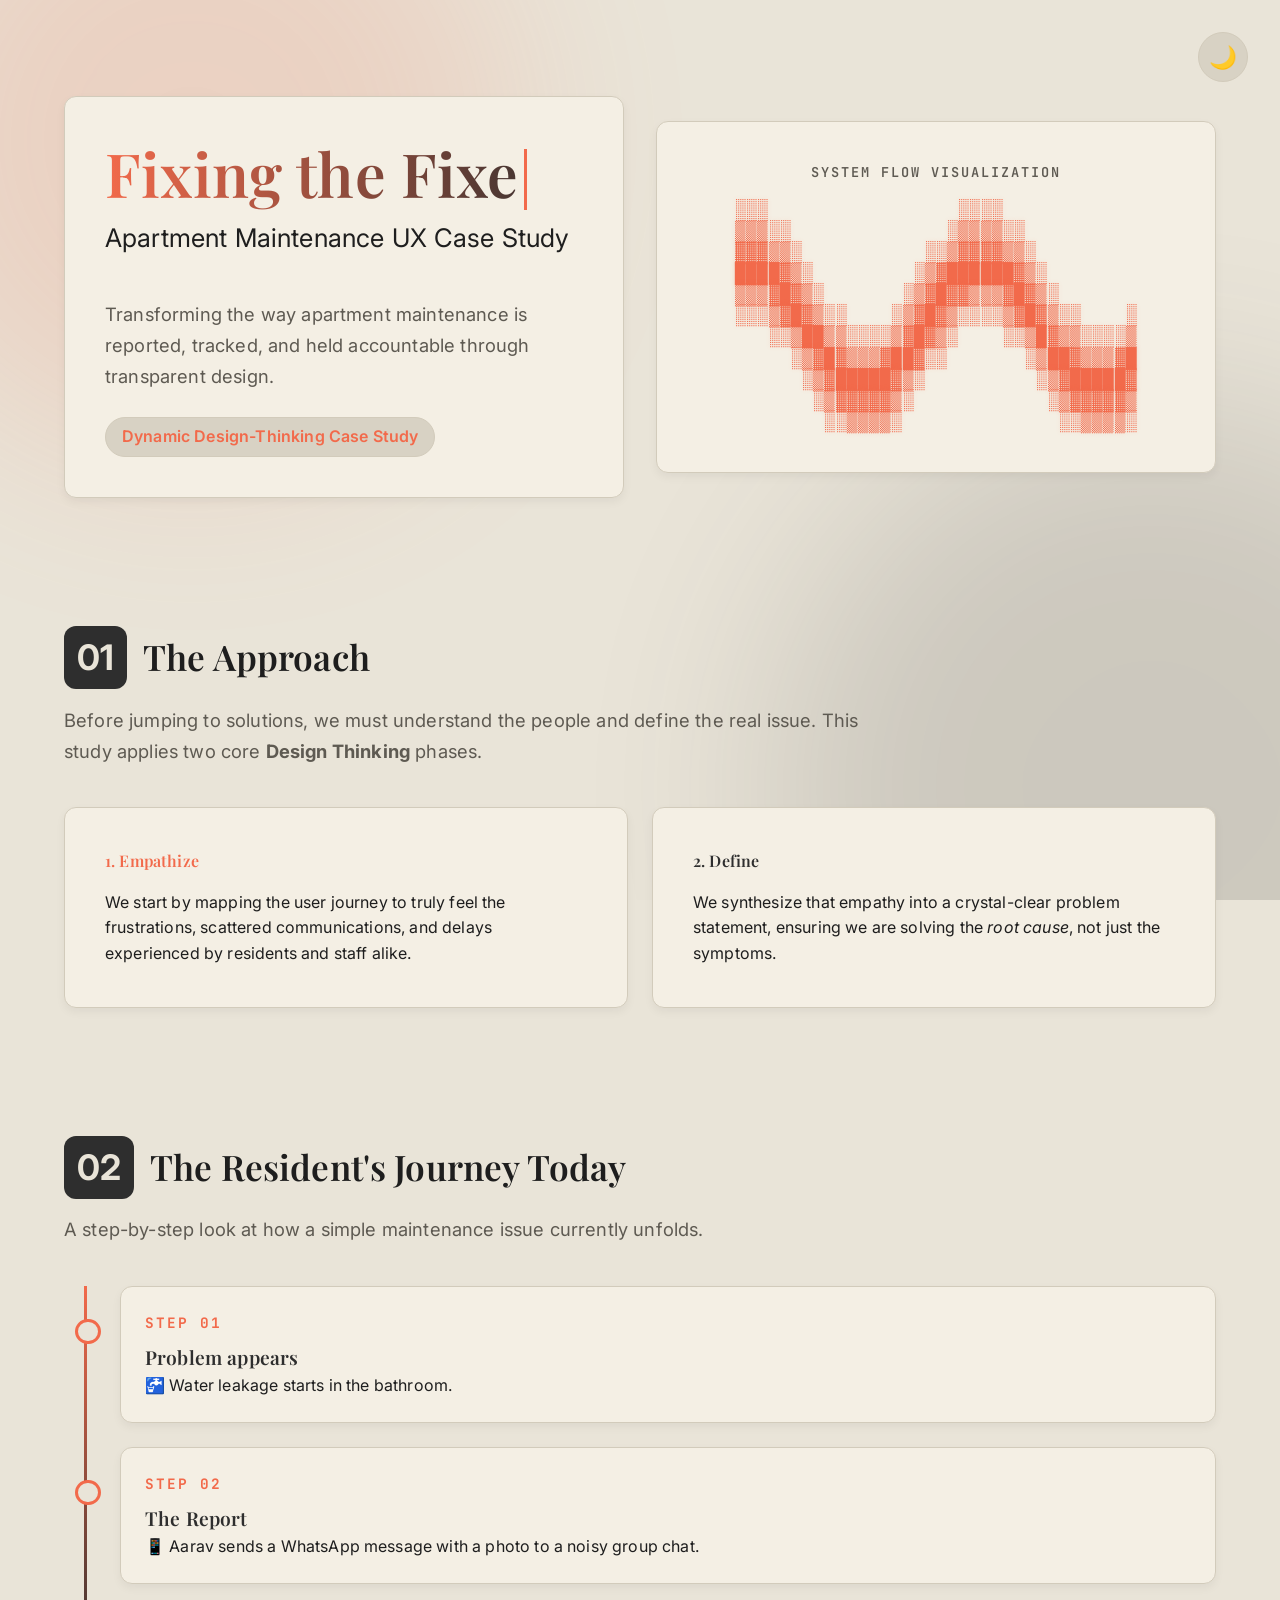
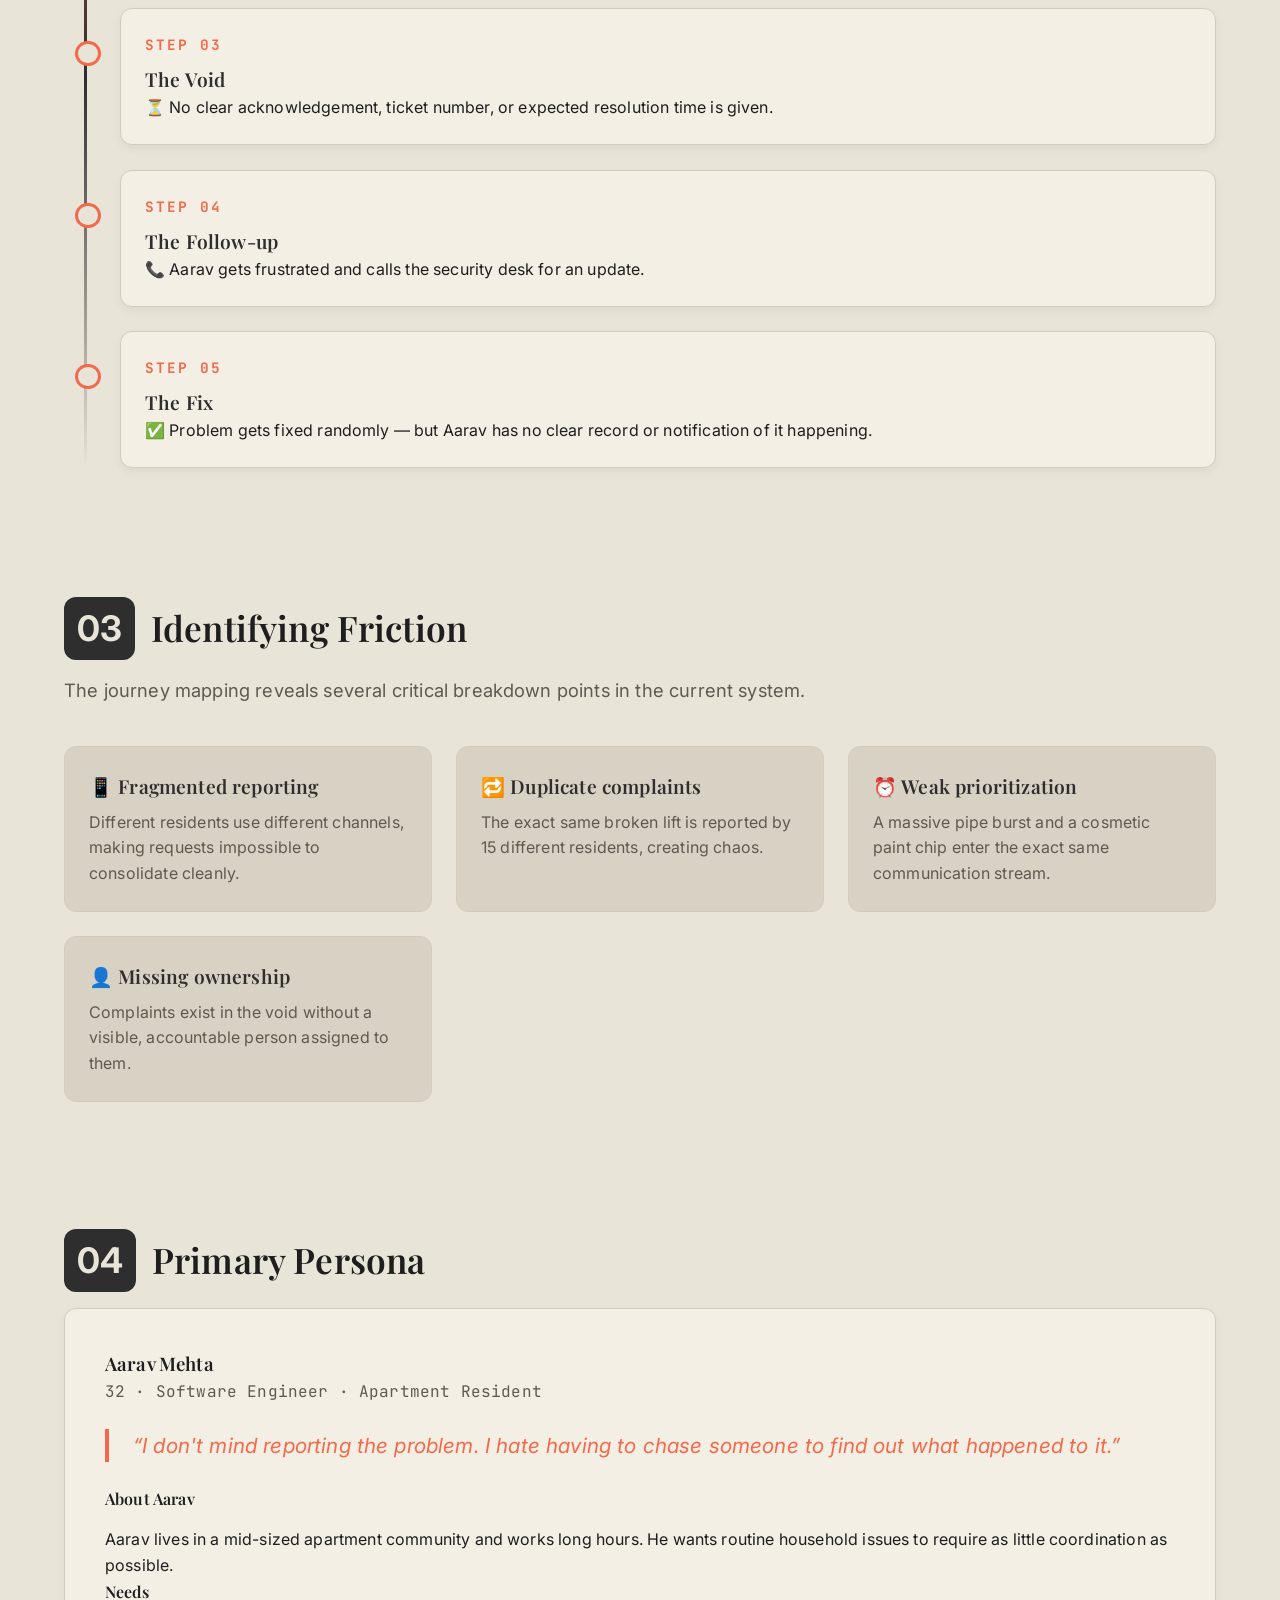
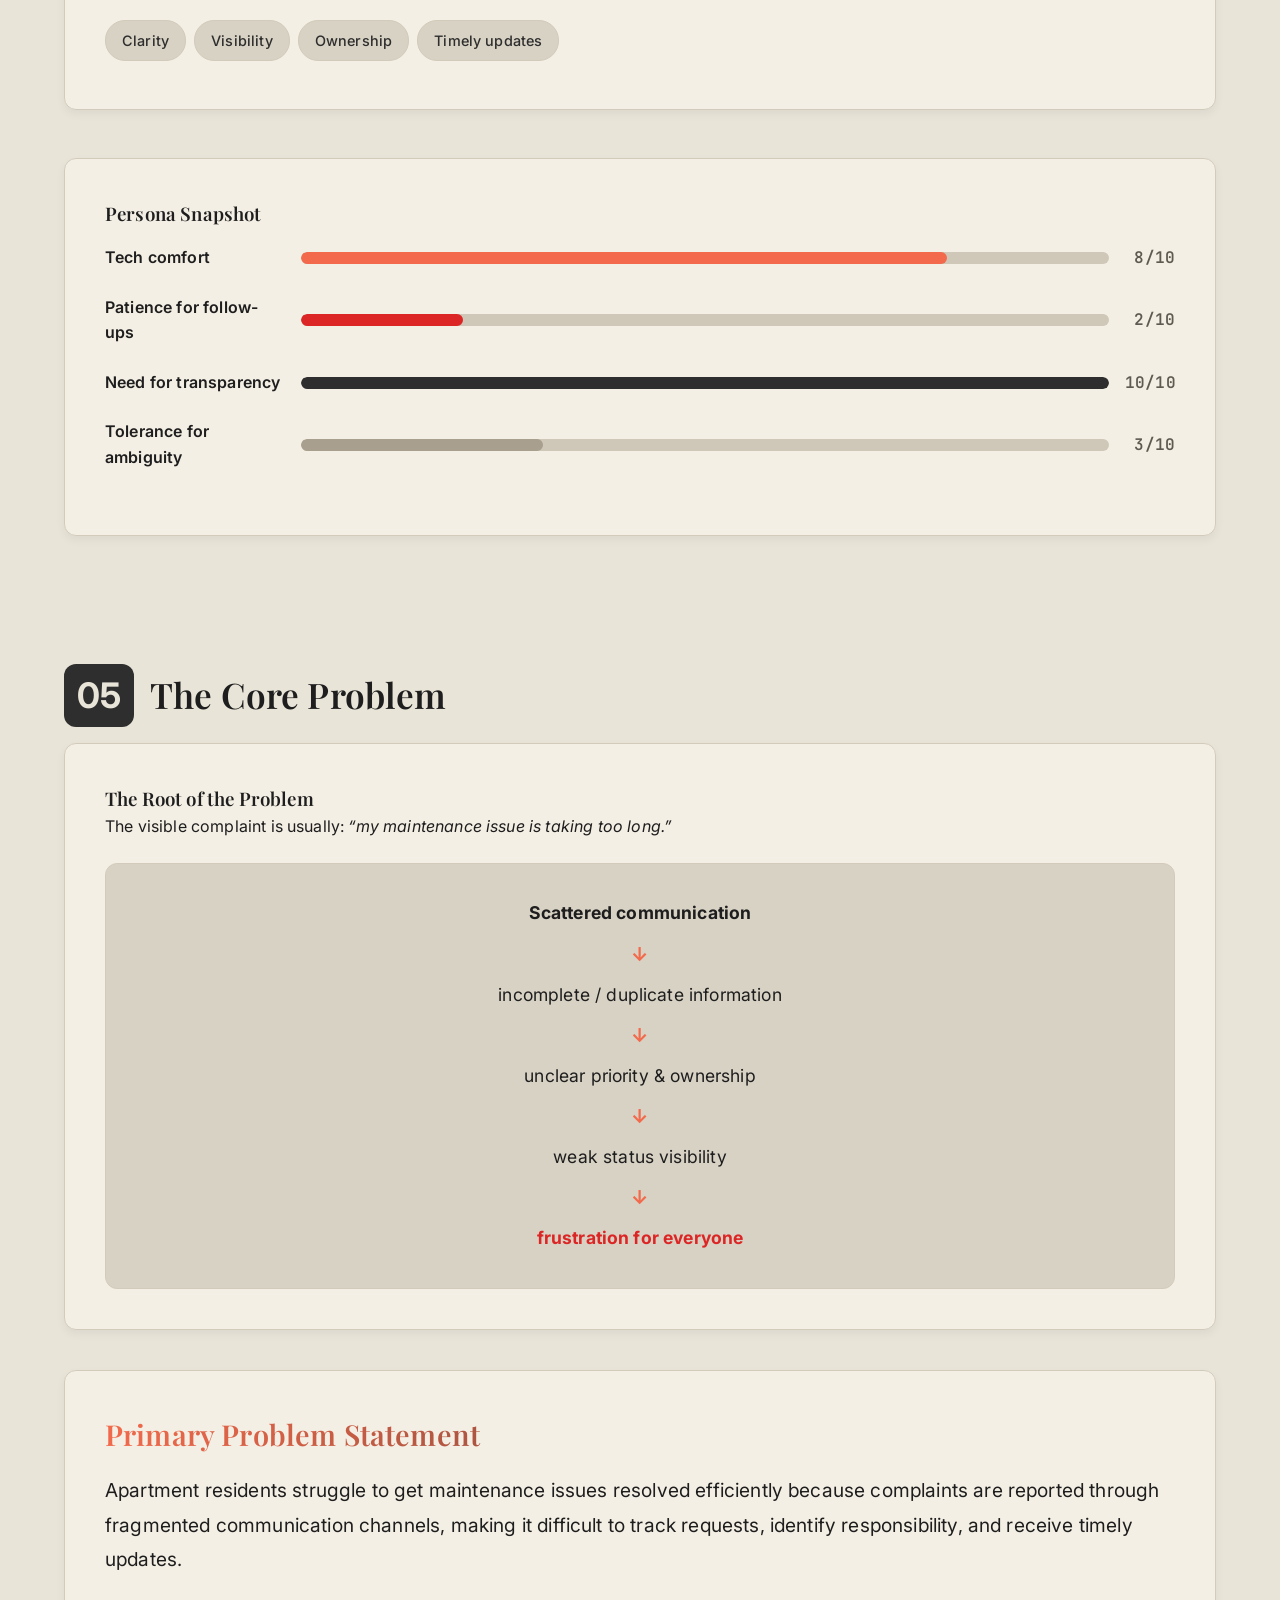
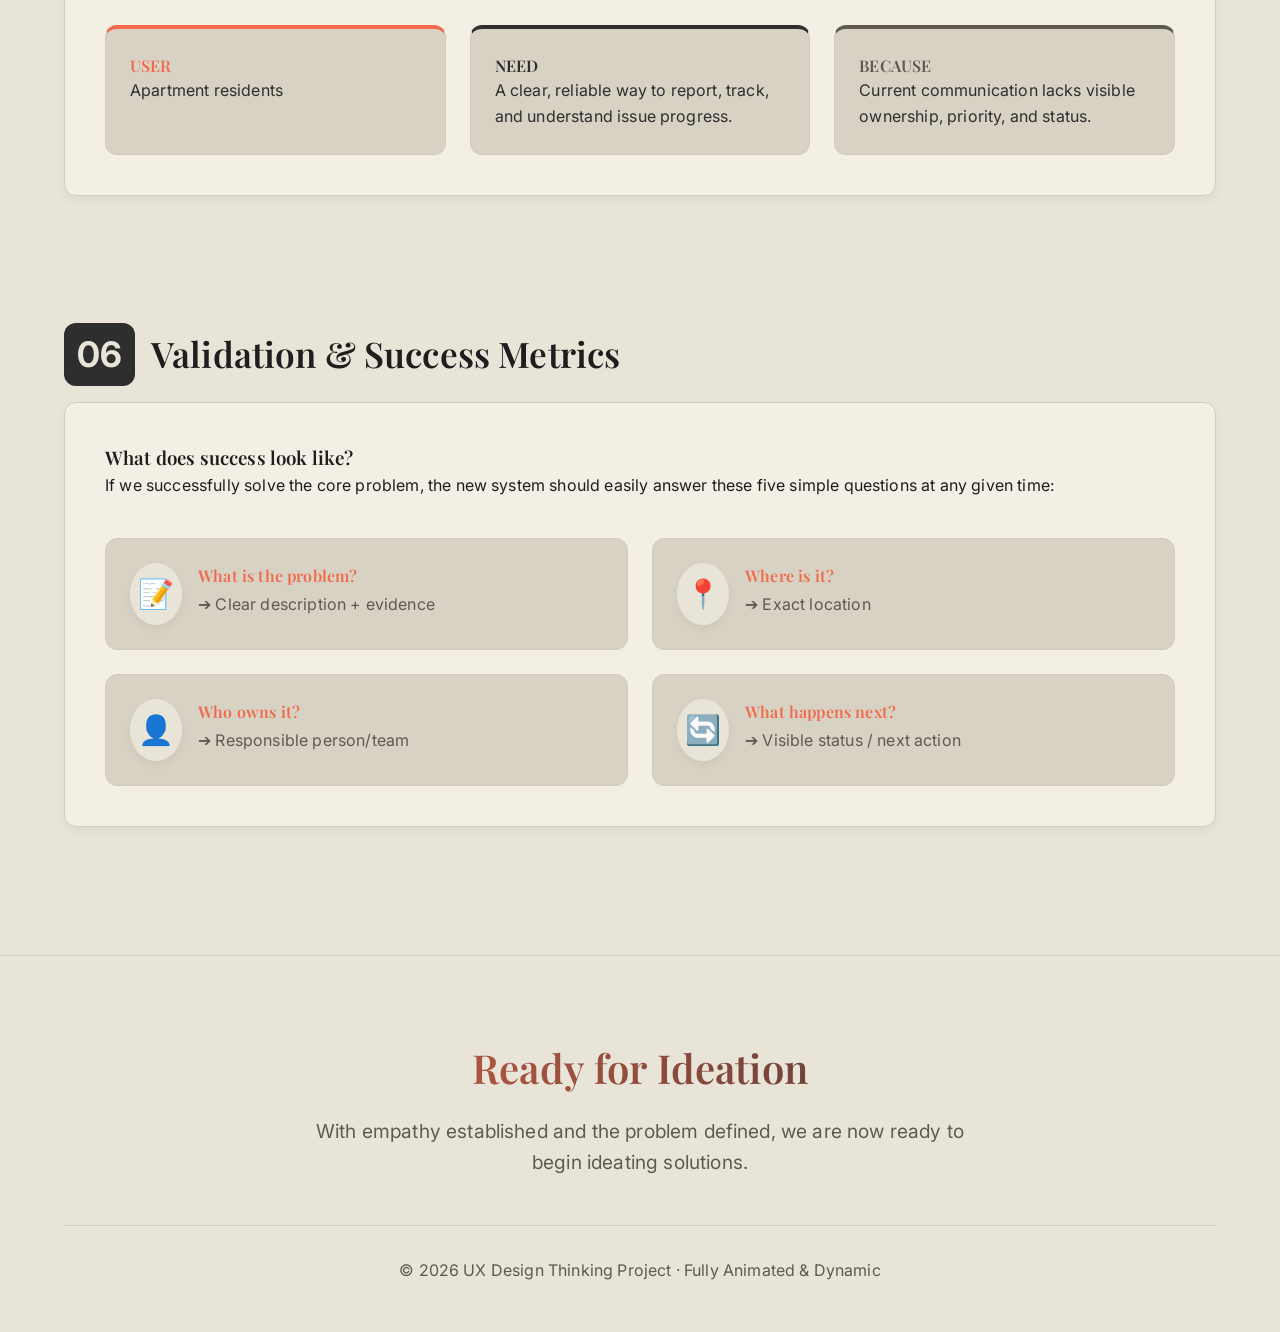
==== commit 313505d9: "feat: rearrange storytelling layout and add full interactive animations" ====
--- a/index.html
+++ b/index.html
@@ -4,80 +4,78 @@
     <meta charset="UTF-8">
     <meta name="viewport" content="width=device-width, initial-scale=1.0">
     <title>Fixing the Fixes — UX Case Study</title>
-    <!-- Importing fonts required by the new theme -->
+    <!-- Importing fonts required by the theme -->
     <link rel="preconnect" href="https://fonts.googleapis.com">
     <link rel="preconnect" href="https://fonts.gstatic.com" crossorigin>
     <link href="https://fonts.googleapis.com/css2?family=Inter:wght@400;500;600&family=JetBrains+Mono&family=Playfair+Display:ital,wght@0,600;1,600&display=swap" rel="stylesheet">
     <link rel="stylesheet" href="style.css">
 </head>
 <body>
-    <!-- Defaulting to light theme (no class="dark" on body) -->
+    <!-- Ambient Animated Background -->
+    <div id="ambient-bg">
+        <div class="blob blob-1"></div>
+        <div class="blob blob-2"></div>
+    </div>
+
     <div class="theme-toggle-wrapper">
         <button id="theme-toggle" title="Toggle Light/Dark Theme">🌙</button>
     </div>
 
-    <!-- NEW: Split Layout Hero Section with Card Design -->
+    <!-- 0. HERO SECTION -->
     <header class="hero container split-layout mt-4 mb-4">
-        <div class="hero-content theme-card scroll-anim" data-anim="slide-right">
-            <h1 class="gradient-text">Fixing the Fixes</h1>
+        <div class="hero-content theme-card scroll-anim interactive-card" data-anim="slide-right">
+            <h1 class="gradient-text" id="typewriter-title"></h1>
             <h2>Apartment Maintenance UX Case Study</h2>
             <p class="subtitle mt-2">Transforming the way apartment maintenance is reported, tracked, and held accountable through transparent design.</p>
             <div class="badge">Dynamic Design-Thinking Case Study</div>
         </div>
         
-        <div class="hero-visual theme-card scroll-anim" data-anim="slide-left">
+        <div class="hero-visual theme-card scroll-anim interactive-card" data-anim="slide-left">
             <h4 class="font-mono accent-3 mb-2" style="font-size: 0.85rem; text-transform: uppercase; letter-spacing: 2px;">System Flow Visualization</h4>
             <pre id="ascii-anim" class="font-mono ascii-art"></pre>
         </div>
     </header>
 
     <main class="container">
-        
-        <!-- Problem Statement -->
-        <section id="problem-statement" class="scroll-anim" data-anim="scale-in">
-            <h2 class="section-title"><span>01</span> The Core Problem</h2>
-            
-            <div class="theme-card root-cause-card">
-                <h3>The Root of the Problem</h3>
-                <p>The visible complaint is usually: <em>“my maintenance issue is taking too long.”</em></p>
-                <div class="chain-reaction">
-                    <div class="chain-item"><strong>Scattered communication</strong></div>
-                    <div class="chain-arrow">↓</div>
-                    <div class="chain-item">incomplete / duplicate information</div>
-                    <div class="chain-arrow">↓</div>
-                    <div class="chain-item">unclear priority &amp; ownership</div>
-                    <div class="chain-arrow">↓</div>
-                    <div class="chain-item">weak status visibility</div>
-                    <div class="chain-arrow">↓</div>
-                    <div class="chain-item highlight-red">frustration for everyone</div>
+
+        <!-- 1. THE APPROACH (Design Thinking moved to top) -->
+        <section id="dt-context" class="scroll-anim" data-anim="fade-up">
+            <h2 class="section-title"><span>01</span> The Approach</h2>
+            <p class="mb-4 subtitle">Before jumping to solutions, we must understand the people and define the real issue. This study applies two core <strong>Design Thinking</strong> phases.</p>
+            <div class="grid-2">
+                <div class="theme-card interactive-card">
+                    <h4 class="accent-1 mb-2">1. Empathize</h4>
+                    <p>We start by mapping the user journey to truly feel the frustrations, scattered communications, and delays experienced by residents and staff alike.</p>
                 </div>
-            </div>
-
-            <div class="statement-card theme-card scroll-anim mt-4" data-anim="slide-up" style="transition-delay: 200ms;">
-                <h3 class="gradient-text">Primary Problem Statement</h3>
-                <p class="statement-text">Apartment residents struggle to get maintenance issues resolved efficiently because complaints are reported through fragmented communication channels, making it difficult to track requests, identify responsibility, and receive timely updates.</p>
-                
-                <div class="grid-3 mt-4">
-                    <div class="dynamic-card border-1">
-                        <h4 class="accent-1">USER</h4>
-                        <p>Apartment residents</p>
-                    </div>
-                    <div class="dynamic-card border-2">
-                        <h4 class="accent-2">NEED</h4>
-                        <p>A clear, reliable way to report, track, and understand issue progress.</p>
-                    </div>
-                    <div class="dynamic-card border-3">
-                        <h4 class="accent-3">BECAUSE</h4>
-                        <p>Current communication lacks visible ownership, priority, and status.</p>
-                    </div>
+                <div class="theme-card interactive-card">
+                    <h4 class="accent-2 mb-2">2. Define</h4>
+                    <p>We synthesize that empathy into a crystal-clear problem statement, ensuring we are solving the <em>root cause</em>, not just the symptoms.</p>
                 </div>
             </div>
         </section>
 
-        <!-- Persona -->
+        <!-- 2. THE JOURNEY -->
+        <section id="journey">
+            <h2 class="section-title scroll-anim" data-anim="fade-up"><span>02</span> The Resident's Journey Today</h2>
+            <p class="mb-4 subtitle scroll-anim" data-anim="fade-up">A step-by-step look at how a simple maintenance issue currently unfolds.</p>
+            <div id="journey-timeline" class="journey-timeline">
+                <!-- Injected dynamically via JS -->
+            </div>
+        </section>
+
+        <!-- 3. THE PAIN POINTS -->
+        <section id="pain-points">
+            <h2 class="section-title scroll-anim" data-anim="fade-up"><span>03</span> Identifying Friction</h2>
+            <p class="mb-4 subtitle scroll-anim" data-anim="fade-up">The journey mapping reveals several critical breakdown points in the current system.</p>
+            <div id="pain-points-grid" class="grid-2">
+                <!-- Injected dynamically via JS -->
+            </div>
+        </section>
+
+        <!-- 4. THE PERSONA -->
         <section id="persona">
-            <h2 class="section-title scroll-anim" data-anim="fade-up"><span>02</span> Primary Persona</h2>
-            <div class="persona-card theme-card scroll-anim" data-anim="slide-right">
+            <h2 class="section-title scroll-anim" data-anim="fade-up"><span>04</span> Primary Persona</h2>
+            <div class="persona-card theme-card scroll-anim interactive-card" data-anim="scale-in">
                 <div class="persona-header">
                     <h3>Aarav Mehta</h3>
                     <p class="font-mono accent-3">32 &middot; Software Engineer &middot; Apartment Resident</p>
@@ -99,36 +97,61 @@
                 </div>
             </div>
 
-            <div class="snapshot-container theme-card mt-4 scroll-anim" data-anim="fade-up">
+            <div class="snapshot-container theme-card mt-4 scroll-anim interactive-card" data-anim="fade-up">
                 <h3 class="mb-2">Persona Snapshot</h3>
                 <!-- Progress bars are empty initially; filled via JS on scroll -->
                 <div id="progress-container"></div>
             </div>
         </section>
 
-        <!-- Dynamic Pain Points -->
-        <section id="pain-points">
-            <h2 class="section-title scroll-anim" data-anim="fade-up"><span>03</span> Pain Points</h2>
-            <div id="pain-points-grid" class="grid-2">
-                <!-- Injected dynamically via JS -->
+        <!-- 5. THE PROBLEM STATEMENT (The Climax) -->
+        <section id="problem-statement" class="scroll-anim" data-anim="scale-in">
+            <h2 class="section-title"><span>05</span> The Core Problem</h2>
+            
+            <div class="theme-card root-cause-card interactive-card mb-4">
+                <h3>The Root of the Problem</h3>
+                <p>The visible complaint is usually: <em>“my maintenance issue is taking too long.”</em></p>
+                <div class="chain-reaction">
+                    <div class="chain-item"><strong>Scattered communication</strong></div>
+                    <div class="chain-arrow">↓</div>
+                    <div class="chain-item">incomplete / duplicate information</div>
+                    <div class="chain-arrow">↓</div>
+                    <div class="chain-item">unclear priority &amp; ownership</div>
+                    <div class="chain-arrow">↓</div>
+                    <div class="chain-item">weak status visibility</div>
+                    <div class="chain-arrow">↓</div>
+                    <div class="chain-item highlight-red">frustration for everyone</div>
+                </div>
+            </div>
+
+            <div class="statement-card theme-card scroll-anim interactive-card" data-anim="slide-up">
+                <h3 class="gradient-text" style="font-size: 1.8rem; margin-bottom: 1rem;">Primary Problem Statement</h3>
+                <p class="statement-text" style="font-size: 1.2rem; line-height: 1.8;">Apartment residents struggle to get maintenance issues resolved efficiently because complaints are reported through fragmented communication channels, making it difficult to track requests, identify responsibility, and receive timely updates.</p>
+                
+                <div class="grid-3 mt-4">
+                    <div class="dynamic-card border-1">
+                        <h4 class="accent-1">USER</h4>
+                        <p>Apartment residents</p>
+                    </div>
+                    <div class="dynamic-card border-2">
+                        <h4 class="accent-2">NEED</h4>
+                        <p>A clear, reliable way to report, track, and understand issue progress.</p>
+                    </div>
+                    <div class="dynamic-card border-3">
+                        <h4 class="accent-3">BECAUSE</h4>
+                        <p>Current communication lacks visible ownership, priority, and status.</p>
+                    </div>
+                </div>
             </div>
         </section>
 
-        <!-- Dynamic Journey Timeline -->
-        <section id="journey">
-            <h2 class="section-title scroll-anim" data-anim="fade-up"><span>04</span> The Resident's Journey Today</h2>
-            <div id="journey-timeline" class="journey-timeline">
-                <!-- Injected dynamically via JS -->
-            </div>
-        </section>
-
-        <!-- Validation & Success -->
-        <section id="validation" class="scroll-anim" data-anim="scale-in">
-            <h2 class="section-title"><span>05</span> Validation &amp; Success Metrics</h2>
+        <!-- 6. VALIDATION & SUCCESS -->
+        <section id="validation" class="scroll-anim" data-anim="fade-up">
+            <h2 class="section-title"><span>06</span> Validation &amp; Success Metrics</h2>
             
-            <div class="theme-card">
+            <div class="theme-card interactive-card">
                 <h3>What does success look like?</h3>
-                <p class="mb-4">A better process should easily answer five simple questions:</p>
+                <p class="mb-4">If we successfully solve the core problem, the new system should easily answer these five simple questions at any given time:</p>
                 <div id="success-metrics" class="grid-2">
                     <!-- Injected dynamically via JS -->
                 </div>
@@ -137,24 +160,12 @@
 
     </main>
 
-    <!-- Footer for Design Thinking Concepts -->
     <footer class="dt-footer">
         <div class="container scroll-anim" data-anim="fade-up">
-            <h3 class="font-serif">Design Thinking Concepts Applied</h3>
-            <p class="footer-intro">In this UX case study and problem statement formulation, the primary Design Thinking phases utilized are <strong>Empathize</strong> and <strong>Define</strong>.</p>
-            
-            <div class="dt-concepts">
-                <div class="theme-card">
-                    <h4 class="accent-1 mb-2">1. Empathize</h4>
-                    <p>Demonstrated by bringing <strong>Aarav Mehta</strong> to life and mapping his dynamic journey. We identified frustrations and behaviors of all stakeholders dynamically to truly understand user pain points.</p>
-                </div>
-                <div class="theme-card">
-                    <h4 class="accent-2 mb-2">2. Define</h4>
-                    <p>Synthesized our research to boldly articulate the <strong>Core Problem Statement</strong> right at the top of the page. We established the chain reaction of scattered communication to set a clear direction for Ideation.</p>
-                </div>
-            </div>
+            <h3 class="font-serif gradient-text">Ready for Ideation</h3>
+            <p class="footer-intro mt-2">With empathy established and the problem defined, we are now ready to begin ideating solutions.</p>
             <div class="footer-bottom">
-                <p>&copy; 2026 UX Design Thinking Project &middot; Styled with Premium Theme</p>
+                <p>&copy; 2026 UX Design Thinking Project &middot; Fully Animated & Dynamic</p>
             </div>
         </div>
     </footer>
--- a/style.css
+++ b/style.css
@@ -6,7 +6,7 @@
   --muted: #CFC8B8;
   --accent: #E6E4D7;
   --border: #D2CBBB;
-  --radius: 0.75rem; /* Slightly softer corners for premium feel */
+  --radius: 0.75rem; 
   --chart-1: #F26A4B;
   --chart-2: #1E1E1E;
   --chart-3: #5E5A52;
@@ -28,7 +28,7 @@
   --sidebar-ring: #2E2E2E;
   --shadow-spread: 0px;
   --letter-spacing: 0.01em;
-  --shadow-opacity: 0.05; /* Soften light theme shadow */
+  --shadow-opacity: 0.05; 
   --sidebar-accent: #E6E4D7;
   --sidebar-border: #D2CBBB;
   --card-foreground: #1E1E1E;
@@ -93,10 +93,6 @@
   --sidebar-primary-foreground: #363636;
 }
 
-@theme inline {
-  /* ... same theme mapping ... */
-}
-
 /* Base Styles */
 * { box-sizing: border-box; margin: 0; padding: 0; }
 
@@ -107,7 +103,30 @@
     line-height: 1.6;
     overflow-x: hidden;
     letter-spacing: var(--letter-spacing);
-    transition: background-color 0.3s ease, color 0.3s ease;
+    transition: background-color 0.4s ease, color 0.4s ease;
+    perspective: 1000px;
+}
+
+/* Ambient Background Blobs */
+#ambient-bg {
+    position: fixed;
+    top: 0; left: 0; width: 100vw; height: 100vh;
+    z-index: -1; overflow: hidden; pointer-events: none;
+}
+.blob {
+    position: absolute;
+    filter: blur(100px);
+    border-radius: 50%;
+    opacity: 0.15;
+    animation: floatBlob 25s infinite alternate ease-in-out;
+}
+.blob-1 { width: 50vw; height: 50vw; background: var(--chart-1); top: -20vh; left: -10vw; }
+.blob-2 { width: 60vw; height: 60vw; background: var(--primary); bottom: -30vh; right: -20vw; animation-delay: -12s; }
+.dark .blob { opacity: 0.08; }
+
+@keyframes floatBlob {
+    0% { transform: translate(0, 0) scale(1); }
+    100% { transform: translate(15vw, 10vh) scale(1.2); }
 }
 
 h1, h2, h3, h4, h5, h6, .font-serif { font-family: var(--font-serif); font-weight: 600; }
@@ -117,10 +136,10 @@
 .theme-toggle-wrapper { position: absolute; top: 2rem; right: 2rem; z-index: 100; }
 #theme-toggle {
     background: var(--secondary); color: var(--secondary-foreground); border: 1px solid var(--border);
-    border-radius: var(--radius); padding: 0.5rem 1rem; cursor: pointer; font-size: 1.2rem;
-    transition: all 0.3s ease; box-shadow: var(--shadow-offset-x) var(--shadow-offset-y) var(--shadow-blur) var(--shadow-spread) rgba(var(--shadow-color), var(--shadow-opacity));
-}
-#theme-toggle:hover { background: var(--muted); transform: scale(1.05); }
+    border-radius: 50%; width: 50px; height: 50px; display: flex; justify-content: center; align-items: center; cursor: pointer; font-size: 1.4rem;
+    transition: all 0.3s cubic-bezier(0.25, 0.8, 0.25, 1); box-shadow: var(--shadow-offset-x) var(--shadow-offset-y) var(--shadow-blur) var(--shadow-spread) rgba(var(--shadow-color), var(--shadow-opacity));
+}
+#theme-toggle:hover { background: var(--muted); transform: rotate(15deg) scale(1.1); }
 
 /* Typography Utility */
 .accent-1 { color: var(--chart-1); }
@@ -138,59 +157,30 @@
     -webkit-background-clip: text;
     -webkit-text-fill-color: transparent;
     background-size: 200% auto;
-    animation: gradientMove 6s ease-in-out infinite alternate;
+    animation: gradientMove 8s ease-in-out infinite alternate;
 }
 @keyframes gradientMove { 0% { background-position: 0% center; } 100% { background-position: 100% center; } }
 
 /* Layouts */
-.container { max-width: 1200px; margin: 0 auto; padding: 0 1.5rem; }
+.container { max-width: 1200px; margin: 0 auto; padding: 0 1.5rem; position: relative; z-index: 1; }
 .grid-2 { display: grid; grid-template-columns: repeat(auto-fit, minmax(350px, 1fr)); gap: 1.5rem; }
 .grid-3 { display: grid; grid-template-columns: repeat(auto-fit, minmax(280px, 1fr)); gap: 1.5rem; }
 
 /* Split Hero Layout */
-.split-layout {
-    display: grid;
-    grid-template-columns: 1fr 1fr;
-    gap: 2rem;
-    align-items: center;
-    padding-top: 6rem;
-    padding-bottom: 4rem;
-}
-@media (max-width: 850px) {
-    .split-layout { grid-template-columns: 1fr; padding-top: 5rem; }
-}
-
-.hero-content {
-    display: flex;
-    flex-direction: column;
-    justify-content: center;
-}
-.hero-content h1 { font-size: 3.8rem; margin-bottom: 0.5rem; line-height: 1.1; }
+.split-layout { display: grid; grid-template-columns: 1fr 1fr; gap: 2rem; align-items: center; padding-top: 6rem; padding-bottom: 4rem; }
+@media (max-width: 850px) { .split-layout { grid-template-columns: 1fr; padding-top: 5rem; } }
+.hero-content { display: flex; flex-direction: column; justify-content: center; }
+.hero-content h1 { font-size: 3.8rem; margin-bottom: 0.5rem; line-height: 1.2; min-height: 4.5rem; } /* min-height prevents layout shift during typing */
 .hero-content h2 { font-size: 1.6rem; color: var(--foreground); margin-bottom: 1rem; font-weight: 400; font-family: var(--font-sans); }
-.hero-visual {
-    background: var(--card);
-    display: flex;
-    flex-direction: column;
-    justify-content: center;
-    align-items: center;
-    min-height: 350px;
-    overflow: hidden;
-}
+.hero-visual { background: var(--card); display: flex; flex-direction: column; justify-content: center; align-items: center; min-height: 350px; overflow: hidden; }
 
 /* ASCII Art */
-.ascii-art {
-    color: var(--chart-1);
-    font-size: 1.1rem;
-    line-height: 1.2;
-    white-space: pre;
-    text-align: left;
-    font-weight: 600;
-}
-
-.subtitle { color: var(--muted-foreground); font-size: 1.1rem; }
+.ascii-art { color: var(--chart-1); font-size: 1.1rem; line-height: 1.2; white-space: pre; text-align: left; font-weight: 600; text-shadow: 0 0 5px rgba(242, 106, 75, 0.2); }
+
+.subtitle { color: var(--muted-foreground); font-size: 1.15rem; max-width: 800px; line-height: 1.7; }
 .badge { display: inline-block; background-color: var(--secondary); color: var(--chart-1); padding: 0.4rem 1rem; border-radius: 20px; font-weight: 600; margin-top: 1.5rem; border: 1px solid var(--border); align-self: flex-start; }
 
-/* Theme Cards */
+/* Theme Cards with 3D Tilt Effect */
 .theme-card {
     background-color: var(--card);
     color: var(--card-foreground);
@@ -198,69 +188,69 @@
     border-radius: var(--radius);
     padding: 2.5rem;
     box-shadow: var(--shadow-offset-x) var(--shadow-offset-y) var(--shadow-blur) var(--shadow-spread) rgba(0,0,0,var(--shadow-opacity));
-    transition: transform 0.3s ease, border-color 0.3s ease, box-shadow 0.3s ease;
-}
-.theme-card:hover {
-    border-color: var(--primary);
-    transform: translateY(-4px);
-    box-shadow: var(--shadow-offset-x) 10px 25px var(--shadow-spread) rgba(0,0,0,calc(var(--shadow-opacity) + 0.05));
-}
-
-.dynamic-card {
-    background-color: var(--secondary);
-    color: var(--secondary-foreground);
-    padding: 1.5rem;
-    border-radius: var(--radius);
-    border: 1px solid var(--border);
-}
+    transition: transform 0.1s ease-out, border-color 0.4s ease, box-shadow 0.4s ease;
+    transform-style: preserve-3d;
+}
+/* Ensure the hover state is handled nicely if tilt is off */
+.theme-card:hover { border-color: var(--primary); box-shadow: var(--shadow-offset-x) 15px 30px var(--shadow-spread) rgba(0,0,0,calc(var(--shadow-opacity) + 0.05)); }
+
+.dynamic-card { background-color: var(--secondary); color: var(--secondary-foreground); padding: 1.5rem; border-radius: var(--radius); border: 1px solid var(--border); transition: transform 0.3s ease; }
+.dynamic-card:hover { transform: translateY(-3px); }
 .border-1 { border-top: 4px solid var(--chart-1); }
 .border-2 { border-top: 4px solid var(--primary); }
 .border-3 { border-top: 4px solid var(--muted-foreground); }
 
 /* Sections */
 section { padding: 4rem 0; }
-.section-title { font-size: 2.2rem; margin-bottom: 2.5rem; display: flex; align-items: center; gap: 1rem; }
+.section-title { font-size: 2.2rem; margin-bottom: 1rem; display: flex; align-items: center; gap: 1rem; }
 .section-title span { color: var(--background); background: var(--primary); padding: 0.2rem 0.8rem; border-radius: var(--radius); font-weight: bold; font-family: var(--font-sans); }
 
 /* Problem Chain Reaction */
 .chain-reaction { margin-top: 1.5rem; text-align: center; background: var(--secondary); padding: 1.5rem; border-radius: var(--radius); border: 1px solid var(--border); }
-.chain-item { padding: 0.5rem; font-size: 1.1rem; }
+.chain-item { padding: 0.7rem; font-size: 1.1rem; }
 .chain-arrow { color: var(--chart-1); font-weight: bold; font-size: 1.2rem; }
 
 /* Persona */
 .persona-quote { font-size: 1.3rem; font-style: italic; color: var(--chart-1); border-left: 4px solid var(--chart-1); padding-left: 1.5rem; margin: 1.5rem 0; }
-.tags span { display: inline-block; background: var(--secondary); padding: 0.5rem 1rem; border-radius: 20px; margin: 0 0.5rem 0.5rem 0; border: 1px solid var(--border); color: var(--primary); font-family: var(--font-sans); font-size: 0.9rem; font-weight: 500; }
+.tags span { display: inline-block; background: var(--secondary); padding: 0.5rem 1rem; border-radius: 20px; margin: 0 0.5rem 0.5rem 0; border: 1px solid var(--border); color: var(--primary); font-family: var(--font-sans); font-size: 0.9rem; font-weight: 500; transition: all 0.3s ease;}
+.tags span:hover { background: var(--chart-1); color: var(--background); border-color: var(--chart-1); transform: scale(1.05); }
 
 /* Progress Bars */
 .progress-row { display: flex; align-items: center; margin-bottom: 1.5rem; gap: 1rem; }
 .progress-row .label { width: 180px; font-weight: 600; color: var(--card-foreground); }
-.progress-bar { flex-grow: 1; height: 10px; background-color: var(--muted); border-radius: 5px; overflow: hidden; position: relative; }
-.progress-bar .fill { height: 100%; border-radius: 5px; width: 0; transition: width 1.5s cubic-bezier(0.25, 0.8, 0.25, 1); }
+.progress-bar { flex-grow: 1; height: 12px; background-color: var(--muted); border-radius: 6px; overflow: hidden; position: relative; }
+.progress-bar .fill { height: 100%; border-radius: 6px; width: 0; transition: width 1.5s cubic-bezier(0.25, 0.8, 0.25, 1); }
 .progress-row .score { width: 50px; text-align: right; color: var(--muted-foreground); font-family: var(--font-mono); font-weight: 600;}
 
 /* Journey Timeline */
-.journey-timeline { display: flex; flex-direction: column; gap: 1rem; position: relative; padding-left: 3rem; }
-.journey-timeline::before { content: ''; position: absolute; left: 1rem; top: 0; bottom: 0; width: 2px; background: linear-gradient(to bottom, var(--chart-1), var(--primary)); }
-.journey-step { background: var(--card); padding: 1.5rem; border-radius: var(--radius); border: 1px solid var(--border); position: relative; box-shadow: var(--shadow-offset-x) var(--shadow-offset-y) var(--shadow-blur) var(--shadow-spread) rgba(0,0,0,var(--shadow-opacity)); }
-.journey-step::before { content: ''; position: absolute; left: -2.3rem; top: 2rem; width: 1rem; height: 1rem; background: var(--background); border: 2px solid var(--chart-1); border-radius: 50%; z-index: 2; }
+.journey-timeline { display: flex; flex-direction: column; gap: 1.5rem; position: relative; padding-left: 3.5rem; }
+.journey-timeline::before { content: ''; position: absolute; left: 1.25rem; top: 0; bottom: 0; width: 3px; background: linear-gradient(to bottom, var(--chart-1), var(--primary), transparent); }
+.journey-step { background: var(--card); padding: 1.5rem; border-radius: var(--radius); border: 1px solid var(--border); position: relative; box-shadow: var(--shadow-offset-x) var(--shadow-offset-y) var(--shadow-blur) var(--shadow-spread) rgba(0,0,0,var(--shadow-opacity)); transition: transform 0.3s ease; }
+.journey-step:hover { transform: translateX(10px); }
+.journey-step::before { content: ''; position: absolute; left: -2.85rem; top: 2rem; width: 1.2rem; height: 1.2rem; background: var(--background); border: 3px solid var(--chart-1); border-radius: 50%; z-index: 2; transition: all 0.3s ease;}
+.journey-step:hover::before { background: var(--chart-1); box-shadow: 0 0 15px var(--chart-1); }
 .step-num { color: var(--chart-1); font-weight: bold; margin-bottom: 0.5rem; font-size: 0.9rem; letter-spacing: 2px; }
 
 /* Dynamic List Items */
-.success-item { display: flex; align-items: flex-start; gap: 1rem; background: var(--secondary); padding: 1.5rem; border-radius: var(--radius); border: 1px solid var(--border); }
-.success-item .icon { font-size: 1.5rem; }
+.success-item { display: flex; align-items: flex-start; gap: 1rem; background: var(--secondary); padding: 1.5rem; border-radius: var(--radius); border: 1px solid var(--border); transition: transform 0.3s ease; }
+.success-item:hover { transform: scale(1.02); }
+.success-item .icon { font-size: 1.8rem; background: var(--background); padding: 0.5rem; border-radius: 50%; box-shadow: 0 4px 10px rgba(0,0,0,0.05); }
 
 /* Footer */
-.dt-footer { background-color: var(--sidebar); padding: 5rem 0 2rem; border-top: 1px solid var(--border); margin-top: 4rem; }
-.dt-footer h3 { font-size: 2rem; text-align: center; margin-bottom: 1rem; color: var(--sidebar-foreground); }
-.footer-intro { text-align: center; max-width: 700px; margin: 0 auto 3rem; color: var(--muted-foreground); }
-.dt-concepts { display: grid; grid-template-columns: repeat(auto-fit, minmax(300px, 1fr)); gap: 2rem; margin-bottom: 3rem; }
+.dt-footer { padding: 5rem 0 3rem; border-top: 1px solid var(--border); margin-top: 4rem; position: relative; overflow: hidden; }
+.dt-footer h3 { font-size: 2.5rem; text-align: center; margin-bottom: 1rem; }
+.footer-intro { text-align: center; max-width: 700px; margin: 0 auto 3rem; color: var(--muted-foreground); font-size: 1.2rem; }
 .footer-bottom { text-align: center; color: var(--muted-foreground); padding-top: 2rem; border-top: 1px solid var(--border); }
 
 /* Scroll Animations */
-.scroll-anim { opacity: 0; transition: opacity 0.8s cubic-bezier(0.25, 0.8, 0.25, 1), transform 0.8s cubic-bezier(0.25, 0.8, 0.25, 1); will-change: opacity, transform; }
-.scroll-anim[data-anim="fade-up"] { transform: translateY(40px); }
-.scroll-anim[data-anim="slide-left"] { transform: translateX(40px); }
-.scroll-anim[data-anim="slide-right"] { transform: translateX(-40px); }
-.scroll-anim[data-anim="slide-up"] { transform: translateY(40px); }
-.scroll-anim[data-anim="scale-in"] { transform: scale(0.95); }
+.scroll-anim { opacity: 0; transition: opacity 0.9s cubic-bezier(0.25, 0.8, 0.25, 1), transform 0.9s cubic-bezier(0.25, 0.8, 0.25, 1); will-change: opacity, transform; }
+.scroll-anim[data-anim="fade-up"] { transform: translateY(50px); }
+.scroll-anim[data-anim="slide-left"] { transform: translateX(50px); }
+.scroll-anim[data-anim="slide-right"] { transform: translateX(-50px); }
+.scroll-anim[data-anim="slide-up"] { transform: translateY(50px); }
+.scroll-anim[data-anim="scale-in"] { transform: scale(0.92); }
 .scroll-anim.is-visible { opacity: 1; transform: translate(0) scale(1); }
+
+/* Typing cursor animation */
+.cursor { display: inline-block; width: 3px; background-color: var(--chart-1); animation: blink 1s step-end infinite; margin-left: 5px; height: 1em; vertical-align: bottom; }
+@keyframes blink { 0%, 100% { opacity: 1; } 50% { opacity: 0; } }
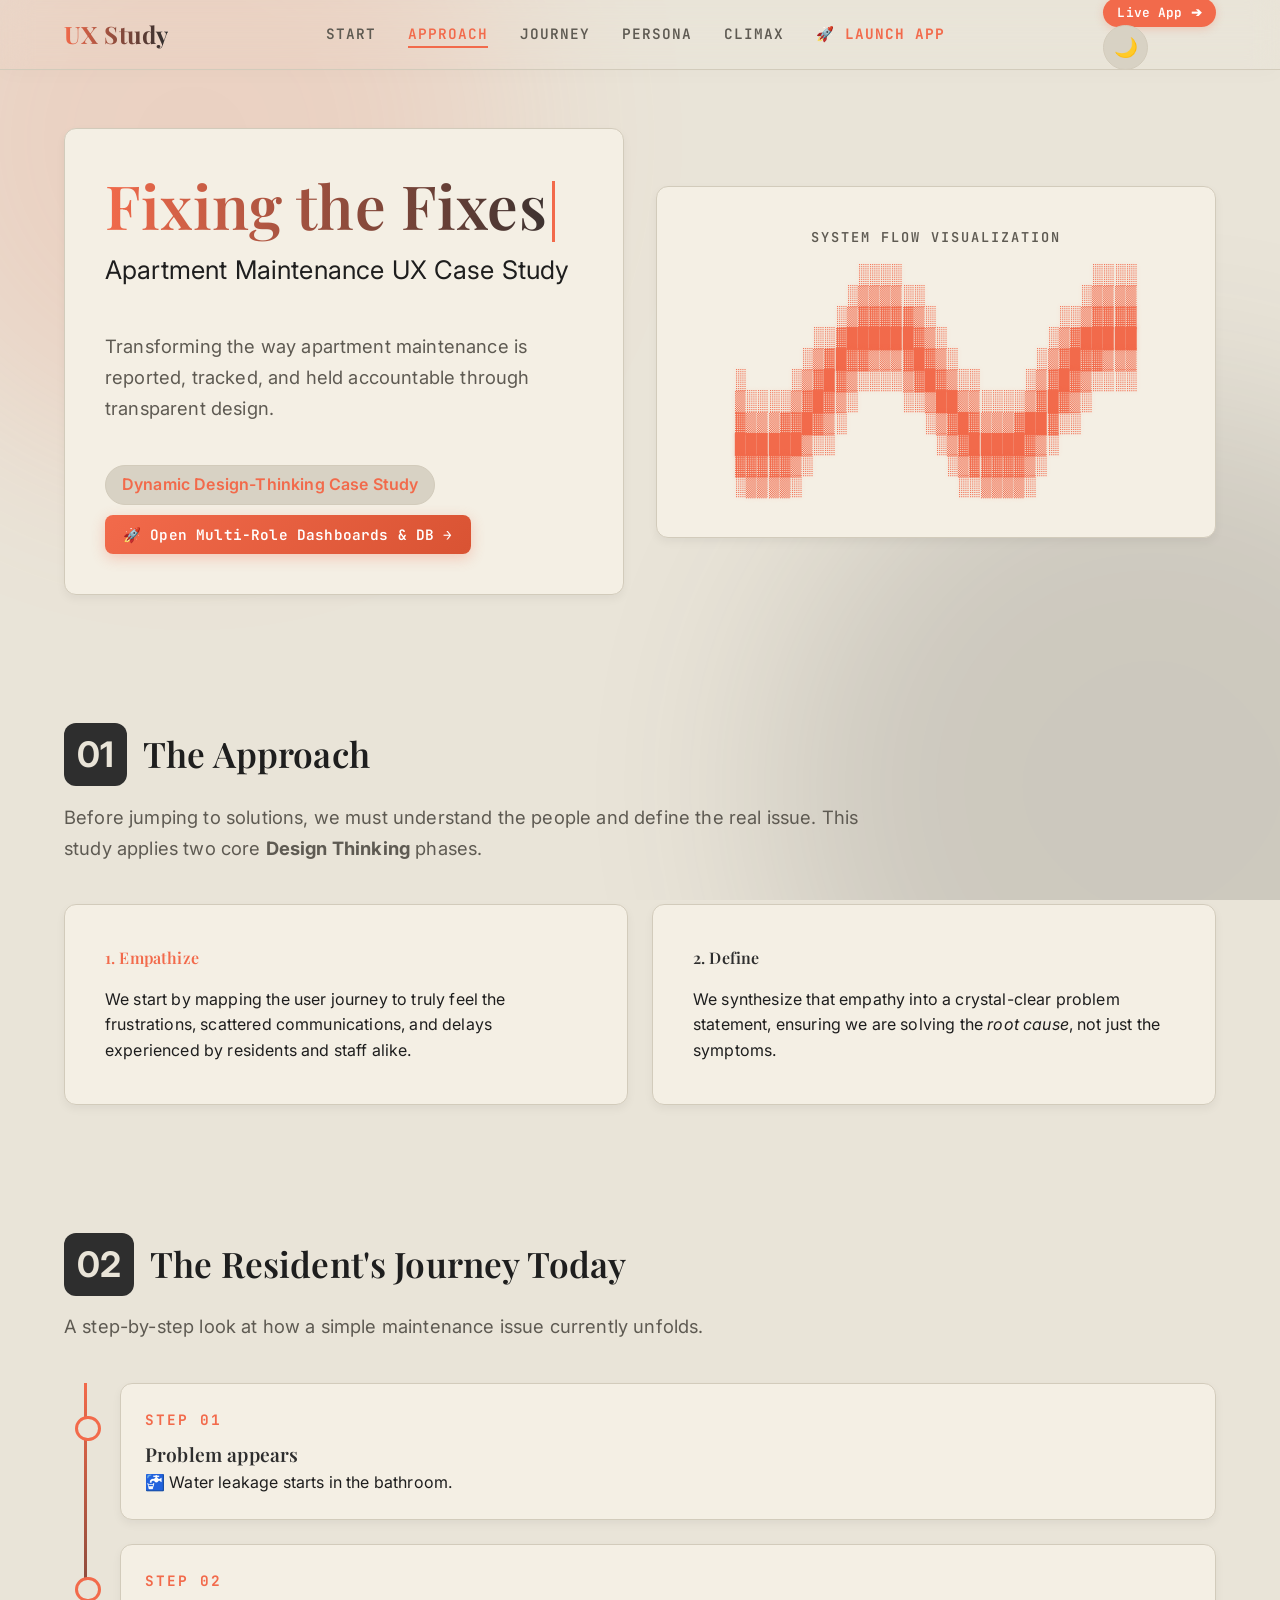
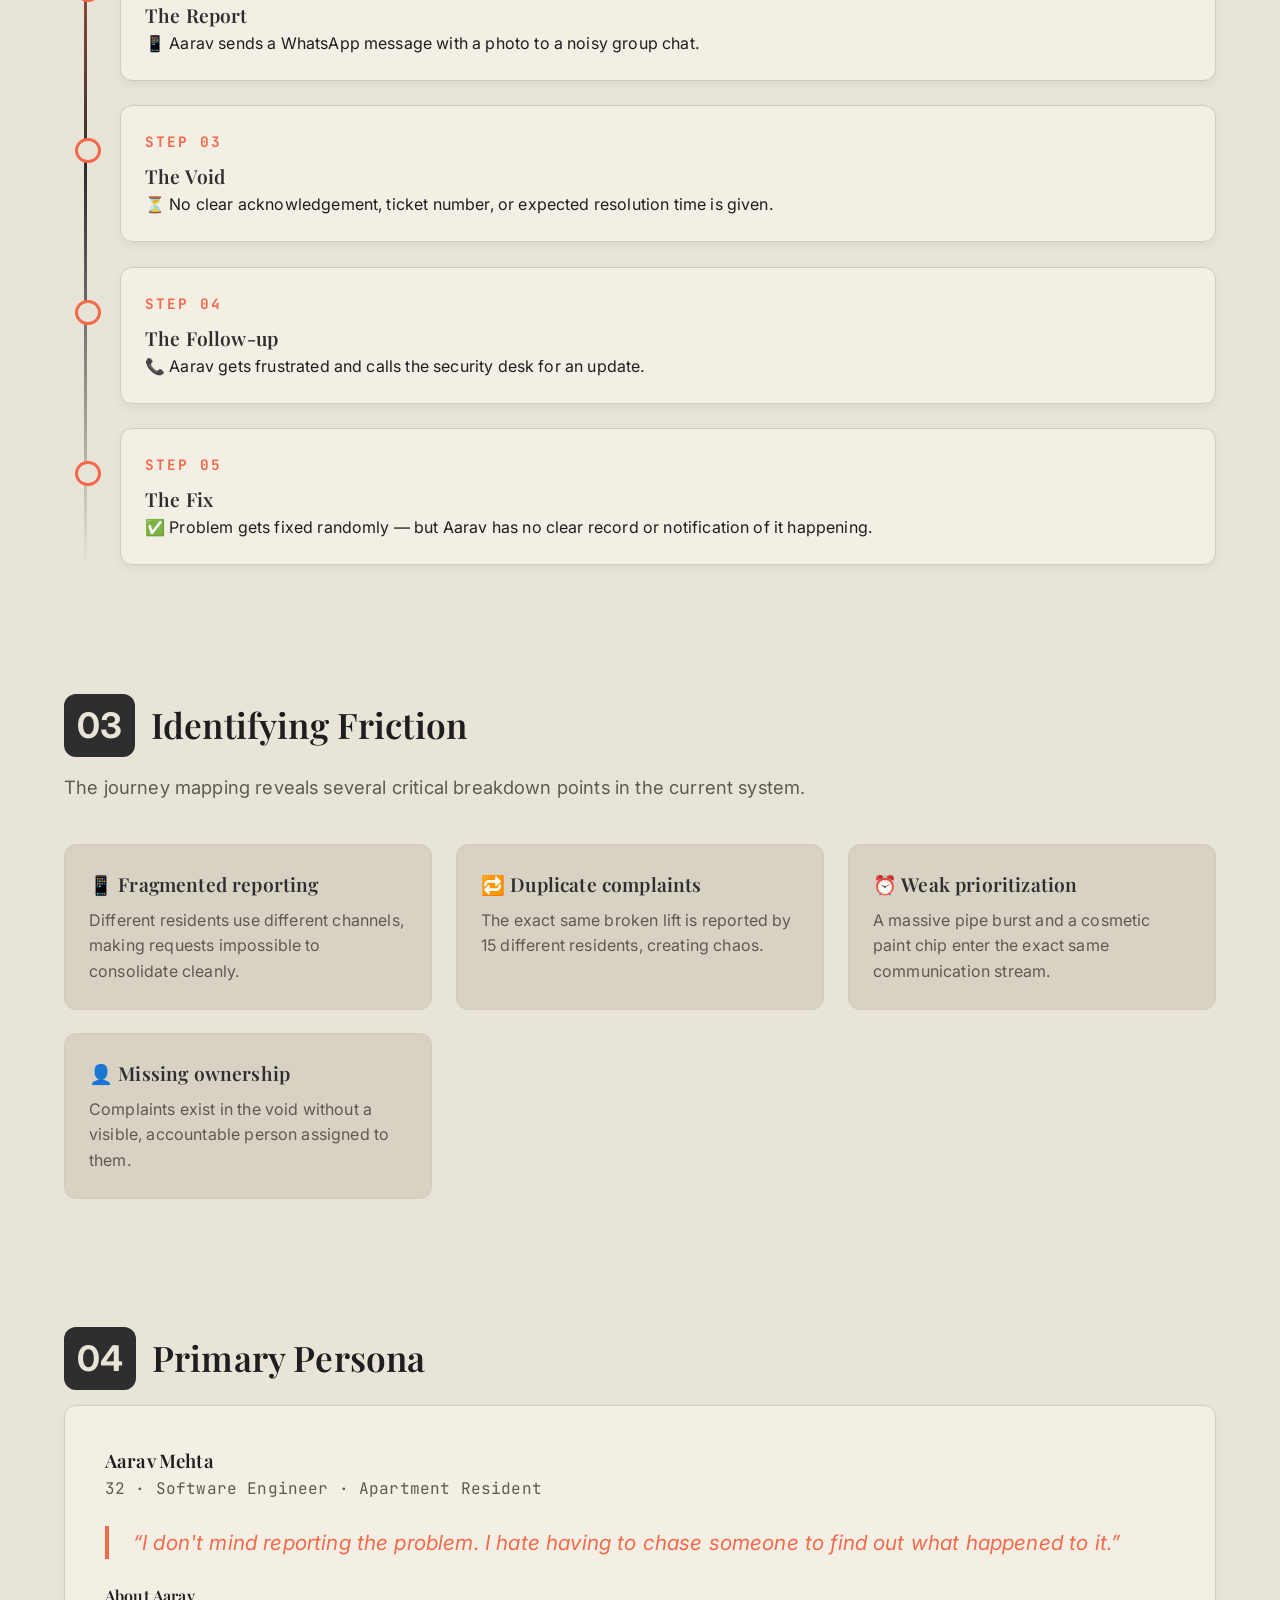
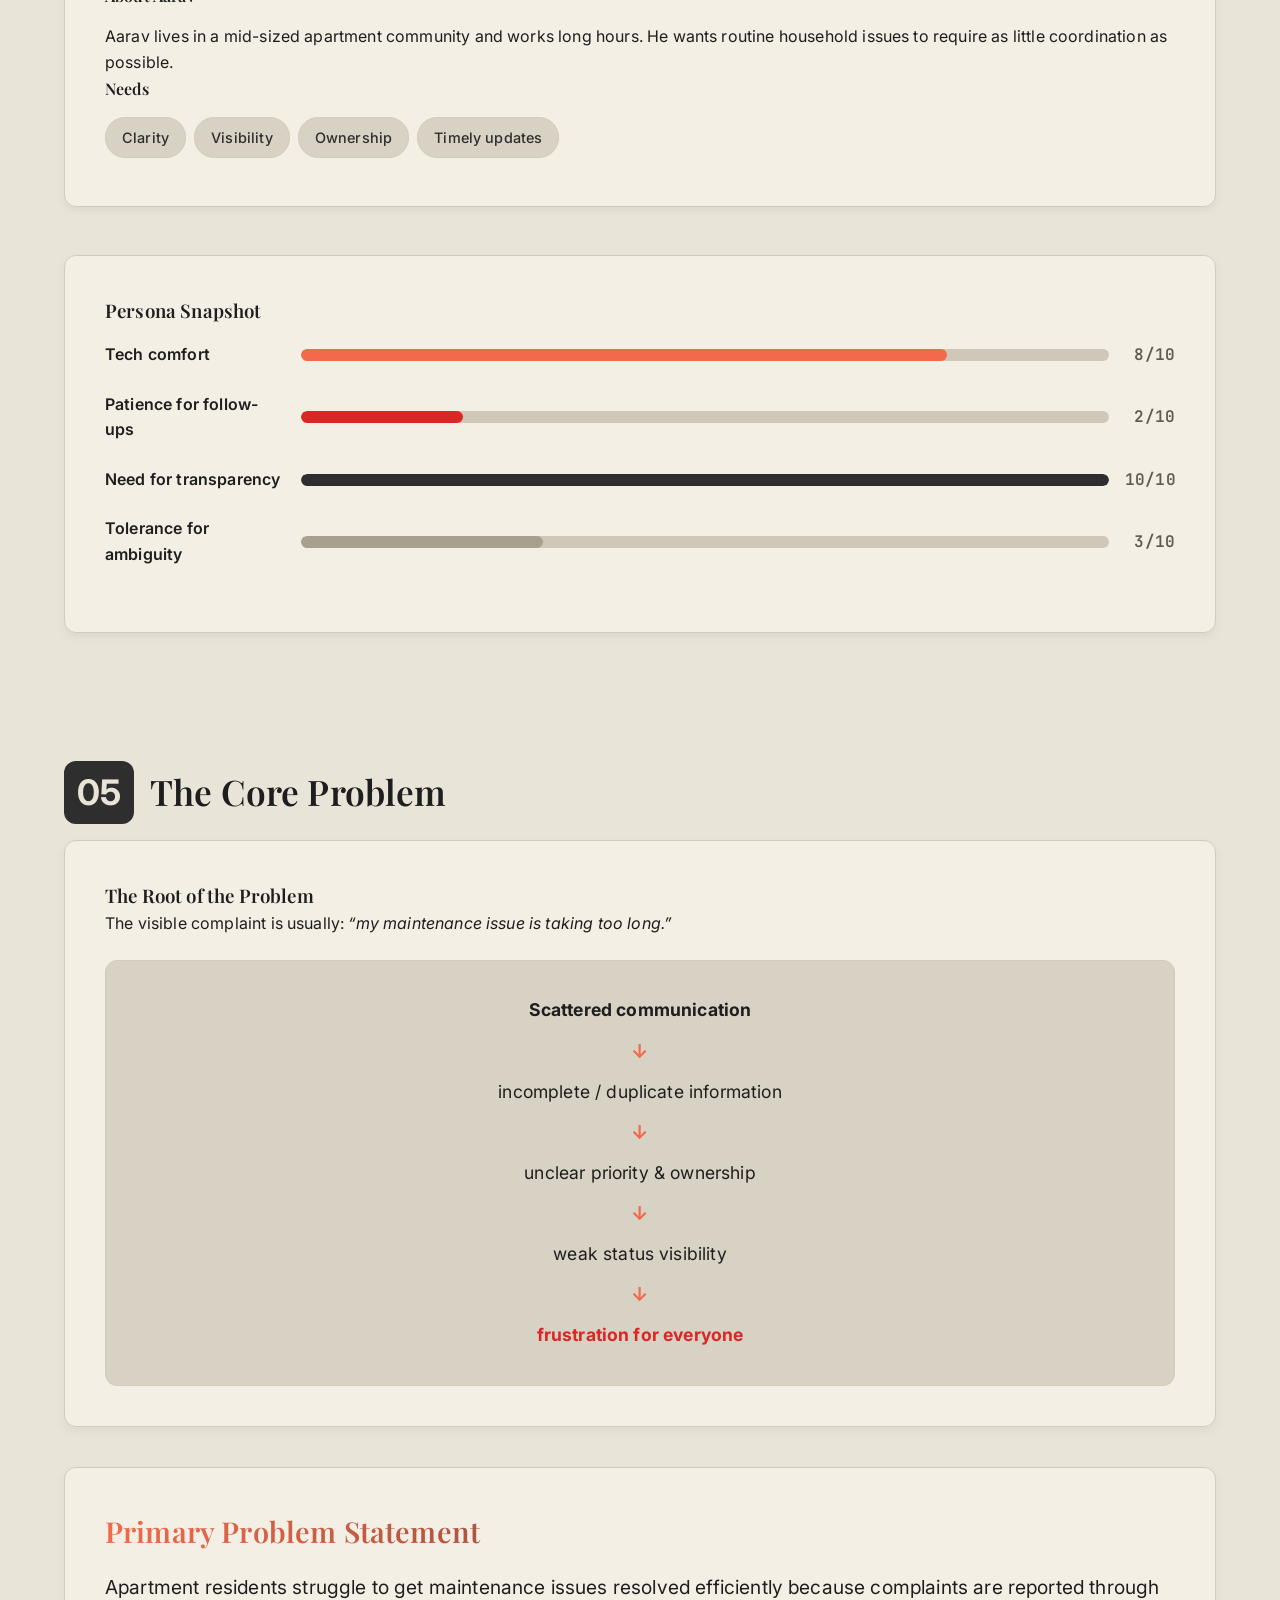
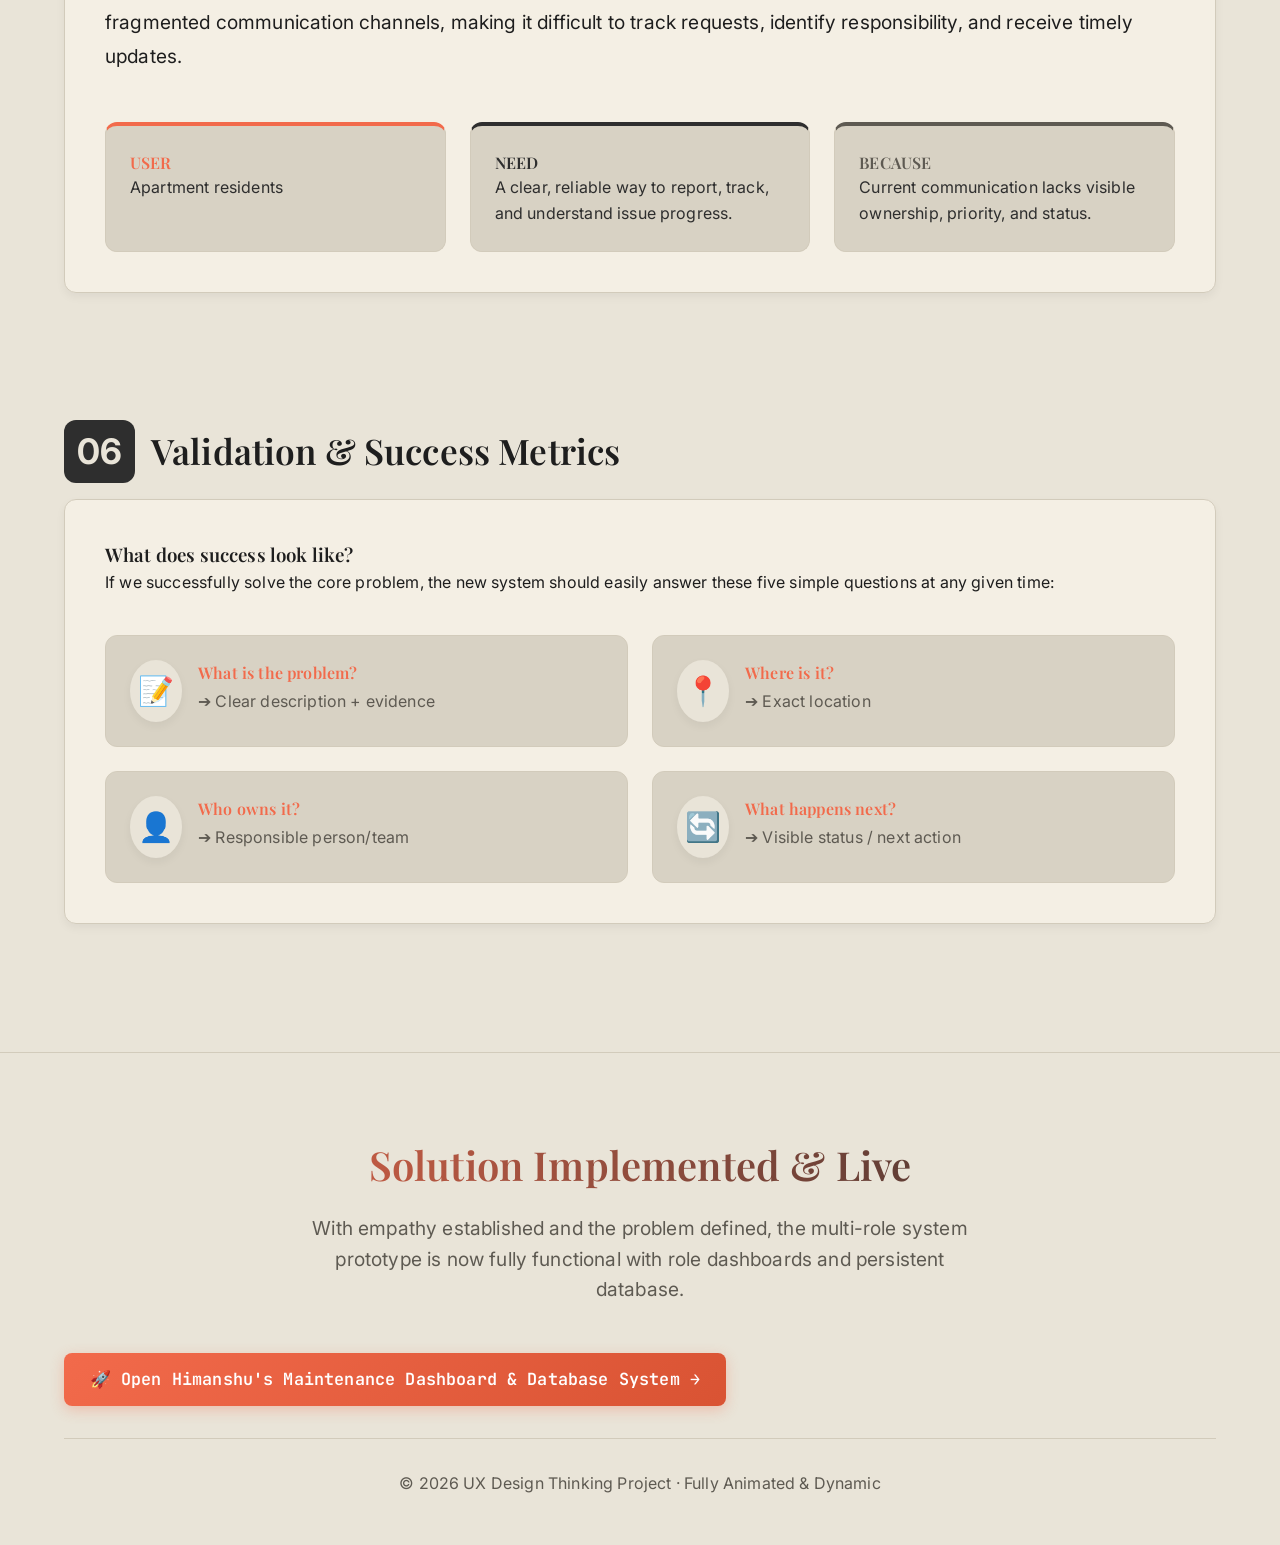
==== commit 9d1e2881: "feat: add full multi-role maintenance dashboard system and SQLite database in himanshu directory" ====
--- a/index.html
+++ b/index.html
@@ -17,17 +17,33 @@
         <div class="blob blob-2"></div>
     </div>
 
-    <div class="theme-toggle-wrapper">
-        <button id="theme-toggle" title="Toggle Light/Dark Theme">🌙</button>
-    </div>
+    <!-- NEW: Sticky Navigation Bar -->
+    <nav class="glass-nav" id="navbar">
+        <div class="nav-brand font-serif gradient-text">UX Study</div>
+        <ul class="nav-links font-mono">
+            <li><a href="#hero" class="active">Start</a></li>
+            <li><a href="#dt-context">Approach</a></li>
+            <li><a href="#journey">Journey</a></li>
+            <li><a href="#persona">Persona</a></li>
+            <li><a href="#problem-statement">Climax</a></li>
+            <li><a href="himanshu/index.html" style="color: var(--chart-1); font-weight: 700;">🚀 Launch App</a></li>
+        </ul>
+        <div class="nav-actions">
+            <a href="himanshu/index.html" class="nav-cta-btn font-mono" title="Open Multi-Role System">Live App ➔</a>
+            <button id="theme-toggle" title="Toggle Light/Dark Theme">🌙</button>
+        </div>
+    </nav>
 
     <!-- 0. HERO SECTION -->
-    <header class="hero container split-layout mt-4 mb-4">
+    <header id="hero" class="hero container split-layout mt-4 mb-4">
         <div class="hero-content theme-card scroll-anim interactive-card" data-anim="slide-right">
             <h1 class="gradient-text" id="typewriter-title"></h1>
             <h2>Apartment Maintenance UX Case Study</h2>
             <p class="subtitle mt-2">Transforming the way apartment maintenance is reported, tracked, and held accountable through transparent design.</p>
-            <div class="badge">Dynamic Design-Thinking Case Study</div>
+            <div style="display: flex; gap: 10px; align-items: center; flex-wrap: wrap; margin-top: 1rem;">
+                <div class="badge">Dynamic Design-Thinking Case Study</div>
+                <a href="himanshu/index.html" class="hero-cta-btn font-mono">🚀 Open Multi-Role Dashboards &amp; DB →</a>
+            </div>
         </div>
         
         <div class="hero-visual theme-card scroll-anim interactive-card" data-anim="slide-left">
@@ -38,7 +54,7 @@
 
     <main class="container">
 
-        <!-- 1. THE APPROACH (Design Thinking moved to top) -->
+        <!-- 1. THE APPROACH (Design Thinking) -->
         <section id="dt-context" class="scroll-anim" data-anim="fade-up">
             <h2 class="section-title"><span>01</span> The Approach</h2>
             <p class="mb-4 subtitle">Before jumping to solutions, we must understand the people and define the real issue. This study applies two core <strong>Design Thinking</strong> phases.</p>
@@ -162,14 +178,22 @@
 
     <footer class="dt-footer">
         <div class="container scroll-anim" data-anim="fade-up">
-            <h3 class="font-serif gradient-text">Ready for Ideation</h3>
-            <p class="footer-intro mt-2">With empathy established and the problem defined, we are now ready to begin ideating solutions.</p>
+            <h3 class="font-serif gradient-text">Solution Implemented &amp; Live</h3>
+            <p class="footer-intro mt-2">With empathy established and the problem defined, the multi-role system prototype is now fully functional with role dashboards and persistent database.</p>
+            <div class="mt-4" style="margin-bottom: 2rem;">
+                <a href="himanshu/index.html" class="hero-cta-btn font-mono" style="display:inline-block; font-size:1.05rem; padding: 0.8rem 1.6rem;">
+                    🚀 Open Himanshu's Maintenance Dashboard &amp; Database System →
+                </a>
+            </div>
             <div class="footer-bottom">
                 <p>&copy; 2026 UX Design Thinking Project &middot; Fully Animated & Dynamic</p>
             </div>
         </div>
     </footer>
 
+    <!-- NEW: Back to Top Button -->
+    <button id="back-to-top" title="Go to top">↑</button>
+
     <script src="script.js"></script>
 </body>
 </html>
--- a/style.css
+++ b/style.css
@@ -93,8 +93,18 @@
   --sidebar-primary-foreground: #363636;
 }
 
-/* Base Styles */
+/* Base Styles & Custom Scrollbar */
 * { box-sizing: border-box; margin: 0; padding: 0; }
+
+html { 
+    scroll-behavior: smooth; 
+    scroll-padding-top: 100px; /* Offset for sticky nav */
+}
+
+::-webkit-scrollbar { width: 12px; }
+::-webkit-scrollbar-track { background: var(--background); }
+::-webkit-scrollbar-thumb { background: var(--border); border-radius: 6px; border: 3px solid var(--background); }
+::-webkit-scrollbar-thumb:hover { background: var(--chart-1); }
 
 body {
     background-color: var(--background);
@@ -108,35 +118,62 @@
 }
 
 /* Ambient Background Blobs */
-#ambient-bg {
-    position: fixed;
-    top: 0; left: 0; width: 100vw; height: 100vh;
-    z-index: -1; overflow: hidden; pointer-events: none;
-}
-.blob {
-    position: absolute;
-    filter: blur(100px);
-    border-radius: 50%;
-    opacity: 0.15;
-    animation: floatBlob 25s infinite alternate ease-in-out;
-}
+#ambient-bg { position: fixed; top: 0; left: 0; width: 100vw; height: 100vh; z-index: -1; overflow: hidden; pointer-events: none; }
+.blob { position: absolute; filter: blur(100px); border-radius: 50%; opacity: 0.15; animation: floatBlob 25s infinite alternate ease-in-out; }
 .blob-1 { width: 50vw; height: 50vw; background: var(--chart-1); top: -20vh; left: -10vw; }
 .blob-2 { width: 60vw; height: 60vw; background: var(--primary); bottom: -30vh; right: -20vw; animation-delay: -12s; }
 .dark .blob { opacity: 0.08; }
-
-@keyframes floatBlob {
-    0% { transform: translate(0, 0) scale(1); }
-    100% { transform: translate(15vw, 10vh) scale(1.2); }
-}
+@keyframes floatBlob { 0% { transform: translate(0, 0) scale(1); } 100% { transform: translate(15vw, 10vh) scale(1.2); } }
 
 h1, h2, h3, h4, h5, h6, .font-serif { font-family: var(--font-serif); font-weight: 600; }
 .font-mono { font-family: var(--font-mono); }
 
-/* Theme Toggle Button */
-.theme-toggle-wrapper { position: absolute; top: 2rem; right: 2rem; z-index: 100; }
+/* Sticky Glass Navigation */
+.glass-nav {
+    position: fixed;
+    top: 0; left: 0; right: 0;
+    height: 70px;
+    display: flex;
+    justify-content: space-between;
+    align-items: center;
+    padding: 0 5%;
+    background: var(--background); /* Fallback */
+    background: rgba(0,0,0,0); /* Rely on backdrop filter for glass effect in modern browsers */
+    backdrop-filter: blur(15px);
+    -webkit-backdrop-filter: blur(15px);
+    border-bottom: 1px solid var(--border);
+    z-index: 1000;
+    transition: transform 0.3s ease, background 0.3s ease;
+    box-shadow: 0 4px 20px rgba(0,0,0,0.02);
+}
+/* A small trick to ensure light mode text stays readable if backdrop filter fails */
+@supports not (backdrop-filter: blur(15px)) {
+    .glass-nav { background: var(--card); }
+}
+
+.nav-brand { font-size: 1.5rem; font-weight: bold; }
+.nav-links { display: flex; list-style: none; gap: 2rem; }
+.nav-links a { 
+    text-decoration: none; 
+    color: var(--muted-foreground); 
+    font-size: 0.9rem; 
+    font-weight: 600; 
+    text-transform: uppercase; 
+    letter-spacing: 1px;
+    transition: color 0.3s ease, transform 0.3s ease;
+    display: inline-block;
+}
+.nav-links a:hover { color: var(--primary); transform: translateY(-2px); }
+.nav-links a.active { color: var(--chart-1); border-bottom: 2px solid var(--chart-1); }
+
+@media (max-width: 850px) {
+    .nav-links { display: none; } /* Hide links on mobile for simplicity, keeping just brand and theme toggle */
+}
+
+/* Theme Toggle Button (Moved inside nav) */
 #theme-toggle {
     background: var(--secondary); color: var(--secondary-foreground); border: 1px solid var(--border);
-    border-radius: 50%; width: 50px; height: 50px; display: flex; justify-content: center; align-items: center; cursor: pointer; font-size: 1.4rem;
+    border-radius: 50%; width: 45px; height: 45px; display: flex; justify-content: center; align-items: center; cursor: pointer; font-size: 1.2rem;
     transition: all 0.3s cubic-bezier(0.25, 0.8, 0.25, 1); box-shadow: var(--shadow-offset-x) var(--shadow-offset-y) var(--shadow-blur) var(--shadow-spread) rgba(var(--shadow-color), var(--shadow-opacity));
 }
 #theme-toggle:hover { background: var(--muted); transform: rotate(15deg) scale(1.1); }
@@ -167,10 +204,10 @@
 .grid-3 { display: grid; grid-template-columns: repeat(auto-fit, minmax(280px, 1fr)); gap: 1.5rem; }
 
 /* Split Hero Layout */
-.split-layout { display: grid; grid-template-columns: 1fr 1fr; gap: 2rem; align-items: center; padding-top: 6rem; padding-bottom: 4rem; }
-@media (max-width: 850px) { .split-layout { grid-template-columns: 1fr; padding-top: 5rem; } }
+.split-layout { display: grid; grid-template-columns: 1fr 1fr; gap: 2rem; align-items: center; padding-top: 8rem; padding-bottom: 4rem; }
+@media (max-width: 850px) { .split-layout { grid-template-columns: 1fr; padding-top: 7rem; } }
 .hero-content { display: flex; flex-direction: column; justify-content: center; }
-.hero-content h1 { font-size: 3.8rem; margin-bottom: 0.5rem; line-height: 1.2; min-height: 4.5rem; } /* min-height prevents layout shift during typing */
+.hero-content h1 { font-size: 3.8rem; margin-bottom: 0.5rem; line-height: 1.2; min-height: 4.5rem; } 
 .hero-content h2 { font-size: 1.6rem; color: var(--foreground); margin-bottom: 1rem; font-weight: 400; font-family: var(--font-sans); }
 .hero-visual { background: var(--card); display: flex; flex-direction: column; justify-content: center; align-items: center; min-height: 350px; overflow: hidden; }
 
@@ -191,8 +228,13 @@
     transition: transform 0.1s ease-out, border-color 0.4s ease, box-shadow 0.4s ease;
     transform-style: preserve-3d;
 }
-/* Ensure the hover state is handled nicely if tilt is off */
 .theme-card:hover { border-color: var(--primary); box-shadow: var(--shadow-offset-x) 15px 30px var(--shadow-spread) rgba(0,0,0,calc(var(--shadow-opacity) + 0.05)); }
+
+/* Disable 3D tilt logic on touch devices for smoother mobile UX */
+@media (hover: none) and (pointer: coarse) {
+    .interactive-card { transform: none !important; transition: transform 0.3s ease !important; }
+    .interactive-card:hover { transform: translateY(-3px) !important; }
+}
 
 .dynamic-card { background-color: var(--secondary); color: var(--secondary-foreground); padding: 1.5rem; border-radius: var(--radius); border: 1px solid var(--border); transition: transform 0.3s ease; }
 .dynamic-card:hover { transform: translateY(-3px); }
@@ -254,3 +296,69 @@
 /* Typing cursor animation */
 .cursor { display: inline-block; width: 3px; background-color: var(--chart-1); animation: blink 1s step-end infinite; margin-left: 5px; height: 1em; vertical-align: bottom; }
 @keyframes blink { 0%, 100% { opacity: 1; } 50% { opacity: 0; } }
+
+/* Back to Top Button */
+#back-to-top {
+    position: fixed;
+    bottom: 30px;
+    right: 30px;
+    width: 50px;
+    height: 50px;
+    background: var(--chart-1);
+    color: var(--background);
+    border: none;
+    border-radius: 50%;
+    font-size: 1.5rem;
+    cursor: pointer;
+    box-shadow: 0 4px 15px rgba(242, 106, 75, 0.3);
+    opacity: 0;
+    transform: translateY(20px);
+    visibility: hidden;
+    transition: all 0.3s ease;
+    z-index: 1000;
+}
+#back-to-top.show {
+    opacity: 1;
+    transform: translateY(0);
+    visibility: visible;
+}
+#back-to-top:hover {
+    background: var(--primary);
+    box-shadow: 0 6px 20px rgba(0,0,0,0.2);
+}
+
+/* App Launch CTA Buttons */
+.nav-cta-btn {
+    text-decoration: none;
+    background: var(--chart-1);
+    color: white;
+    padding: 6px 14px;
+    border-radius: 20px;
+    font-size: 0.8rem;
+    font-weight: 600;
+    transition: all 0.2s ease;
+    box-shadow: 0 2px 8px rgba(242, 106, 75, 0.25);
+}
+.nav-cta-btn:hover {
+    background: var(--primary);
+    color: var(--primary-foreground);
+    transform: translateY(-1px);
+}
+
+.hero-cta-btn {
+    text-decoration: none;
+    background: linear-gradient(135deg, var(--chart-1), #d95333);
+    color: white;
+    padding: 8px 18px;
+    border-radius: 8px;
+    font-size: 0.9rem;
+    font-weight: 600;
+    transition: all 0.2s ease;
+    box-shadow: 0 4px 14px rgba(242, 106, 75, 0.3);
+}
+.hero-cta-btn:hover {
+    opacity: 0.95;
+    transform: translateY(-2px);
+    box-shadow: 0 6px 20px rgba(242, 106, 75, 0.45);
+}
+
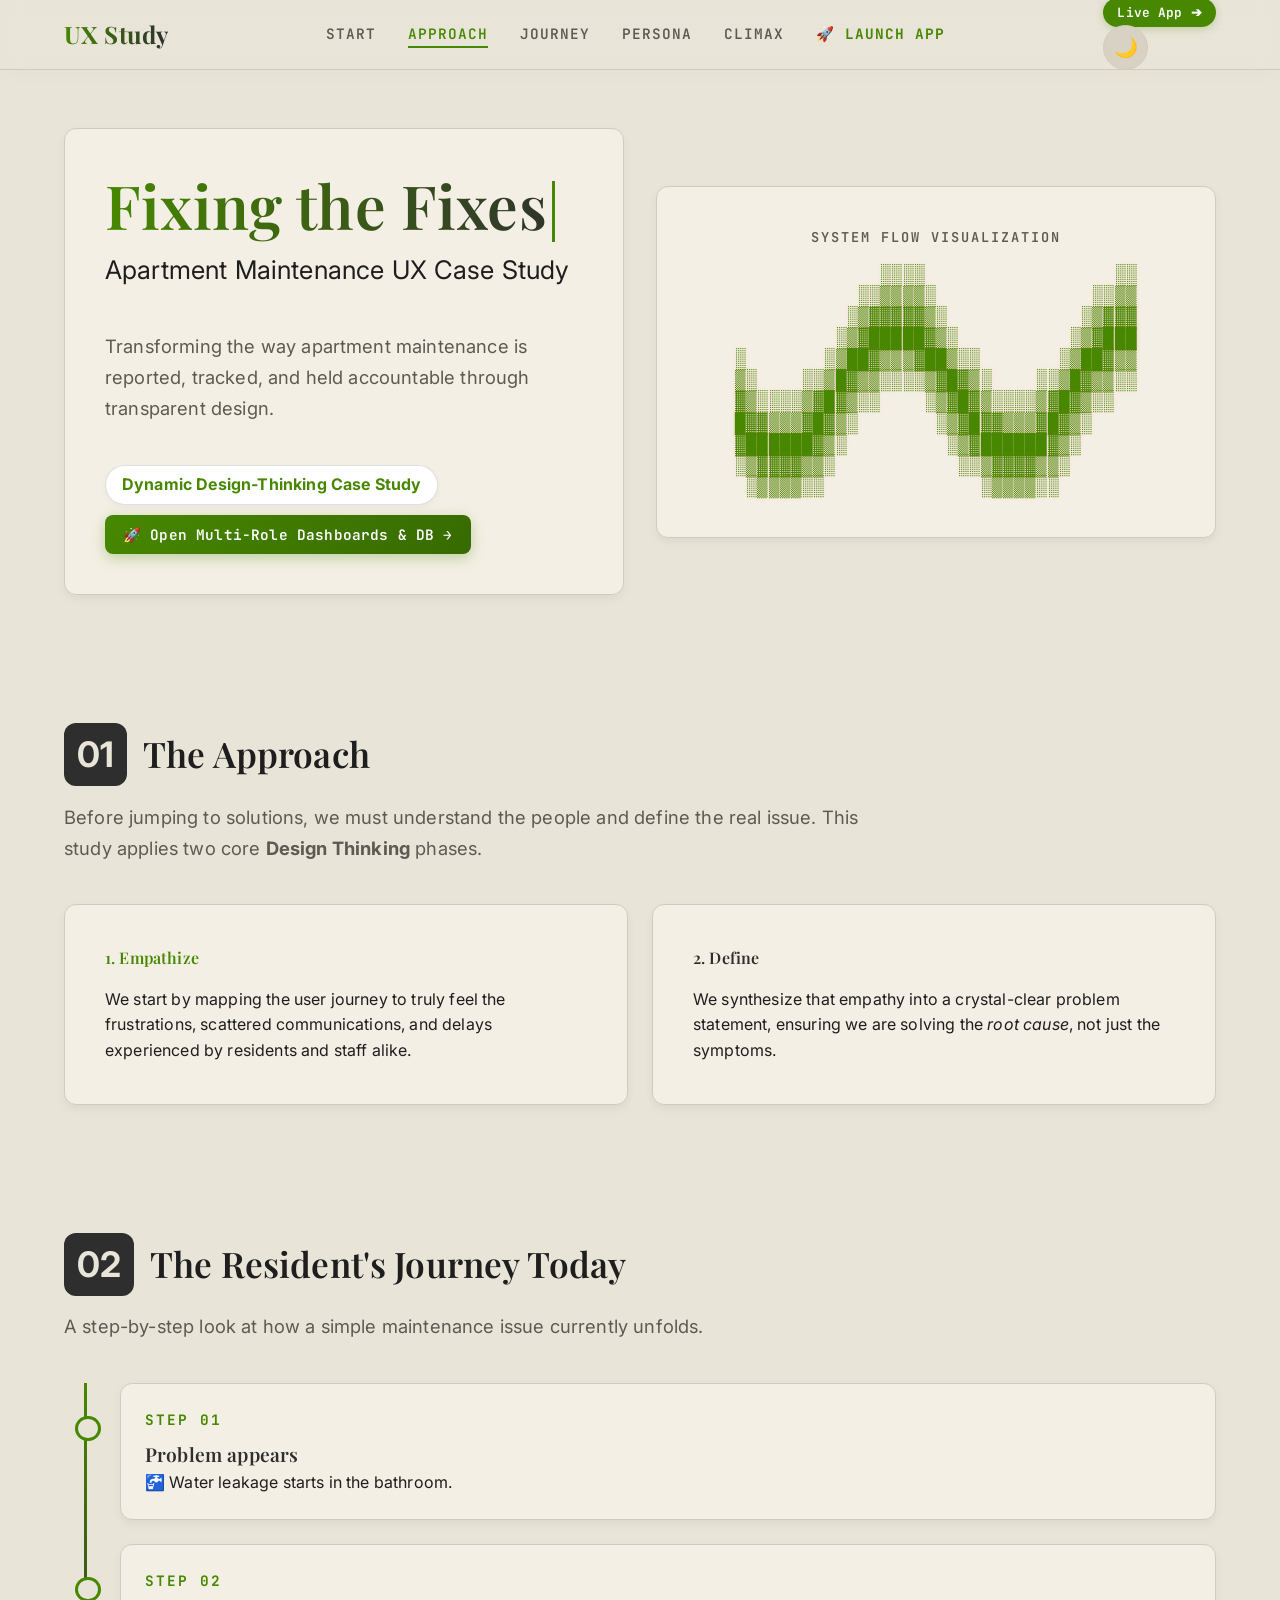
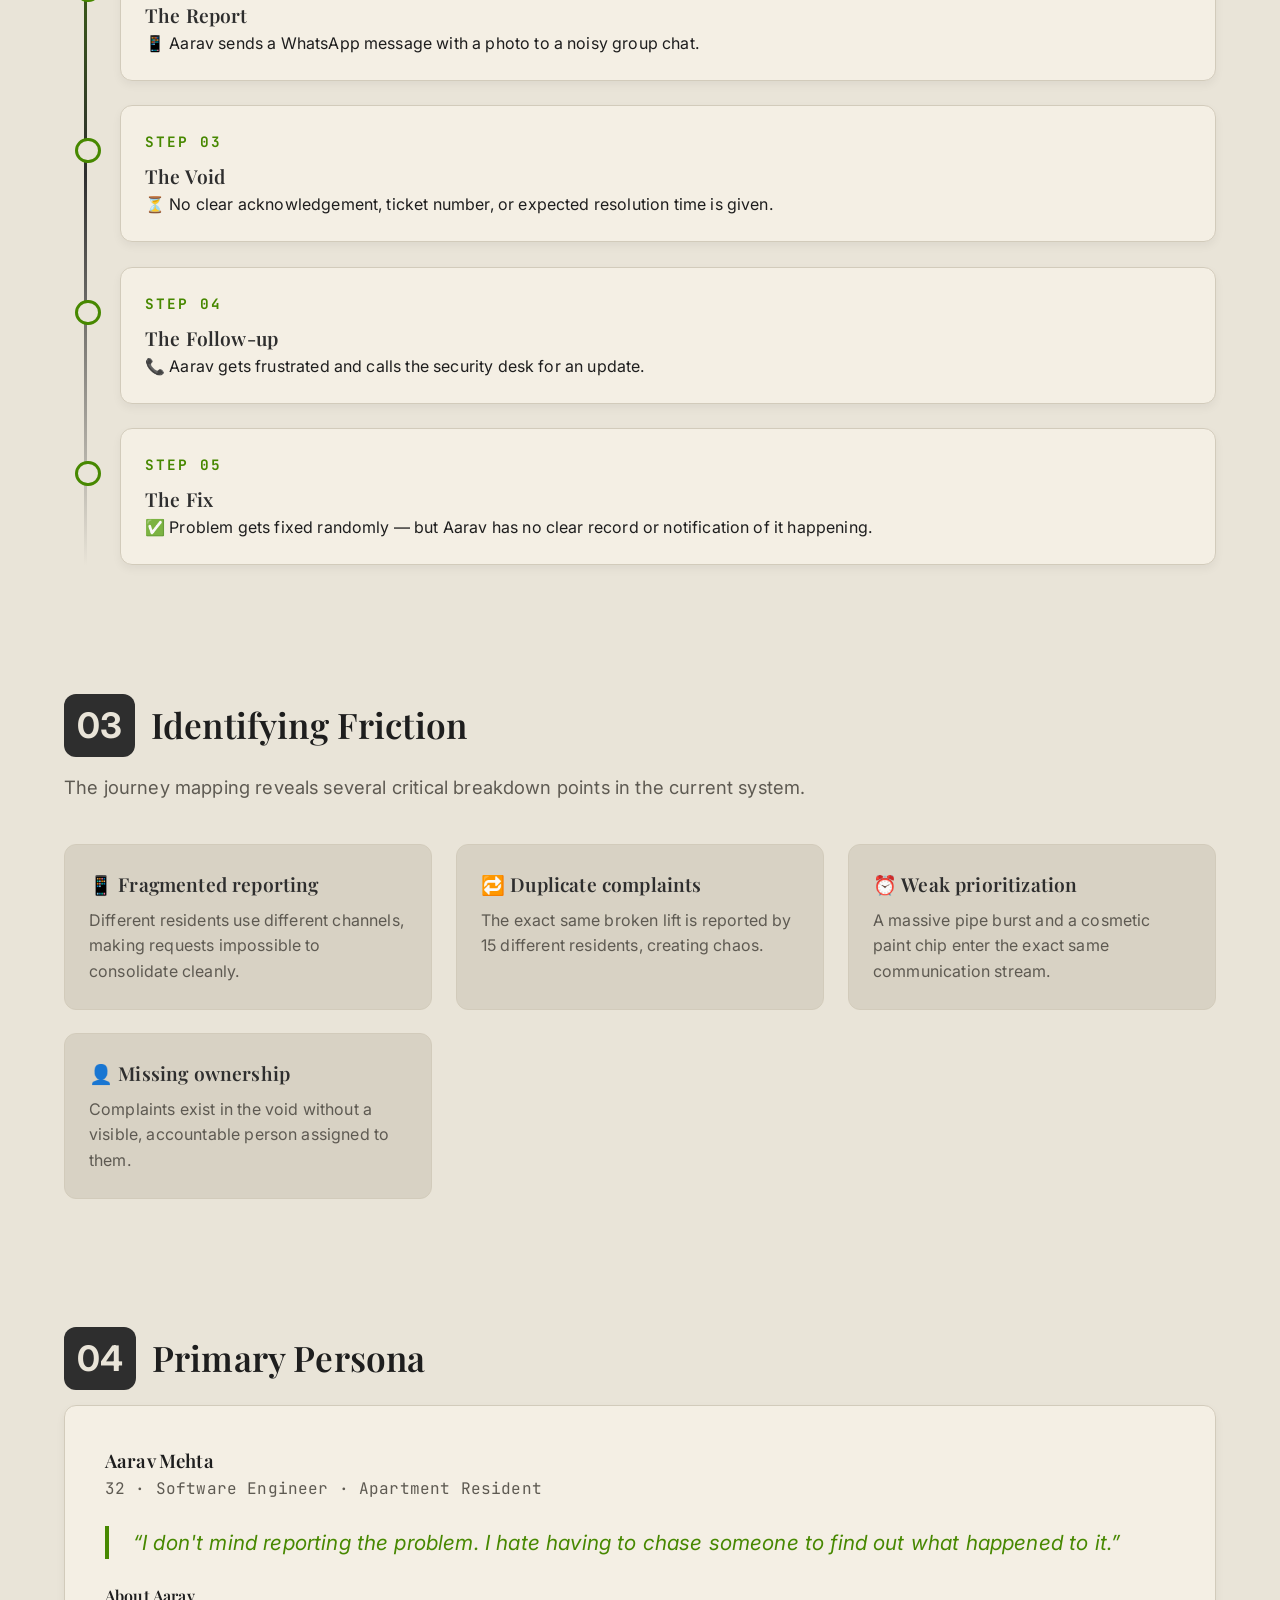
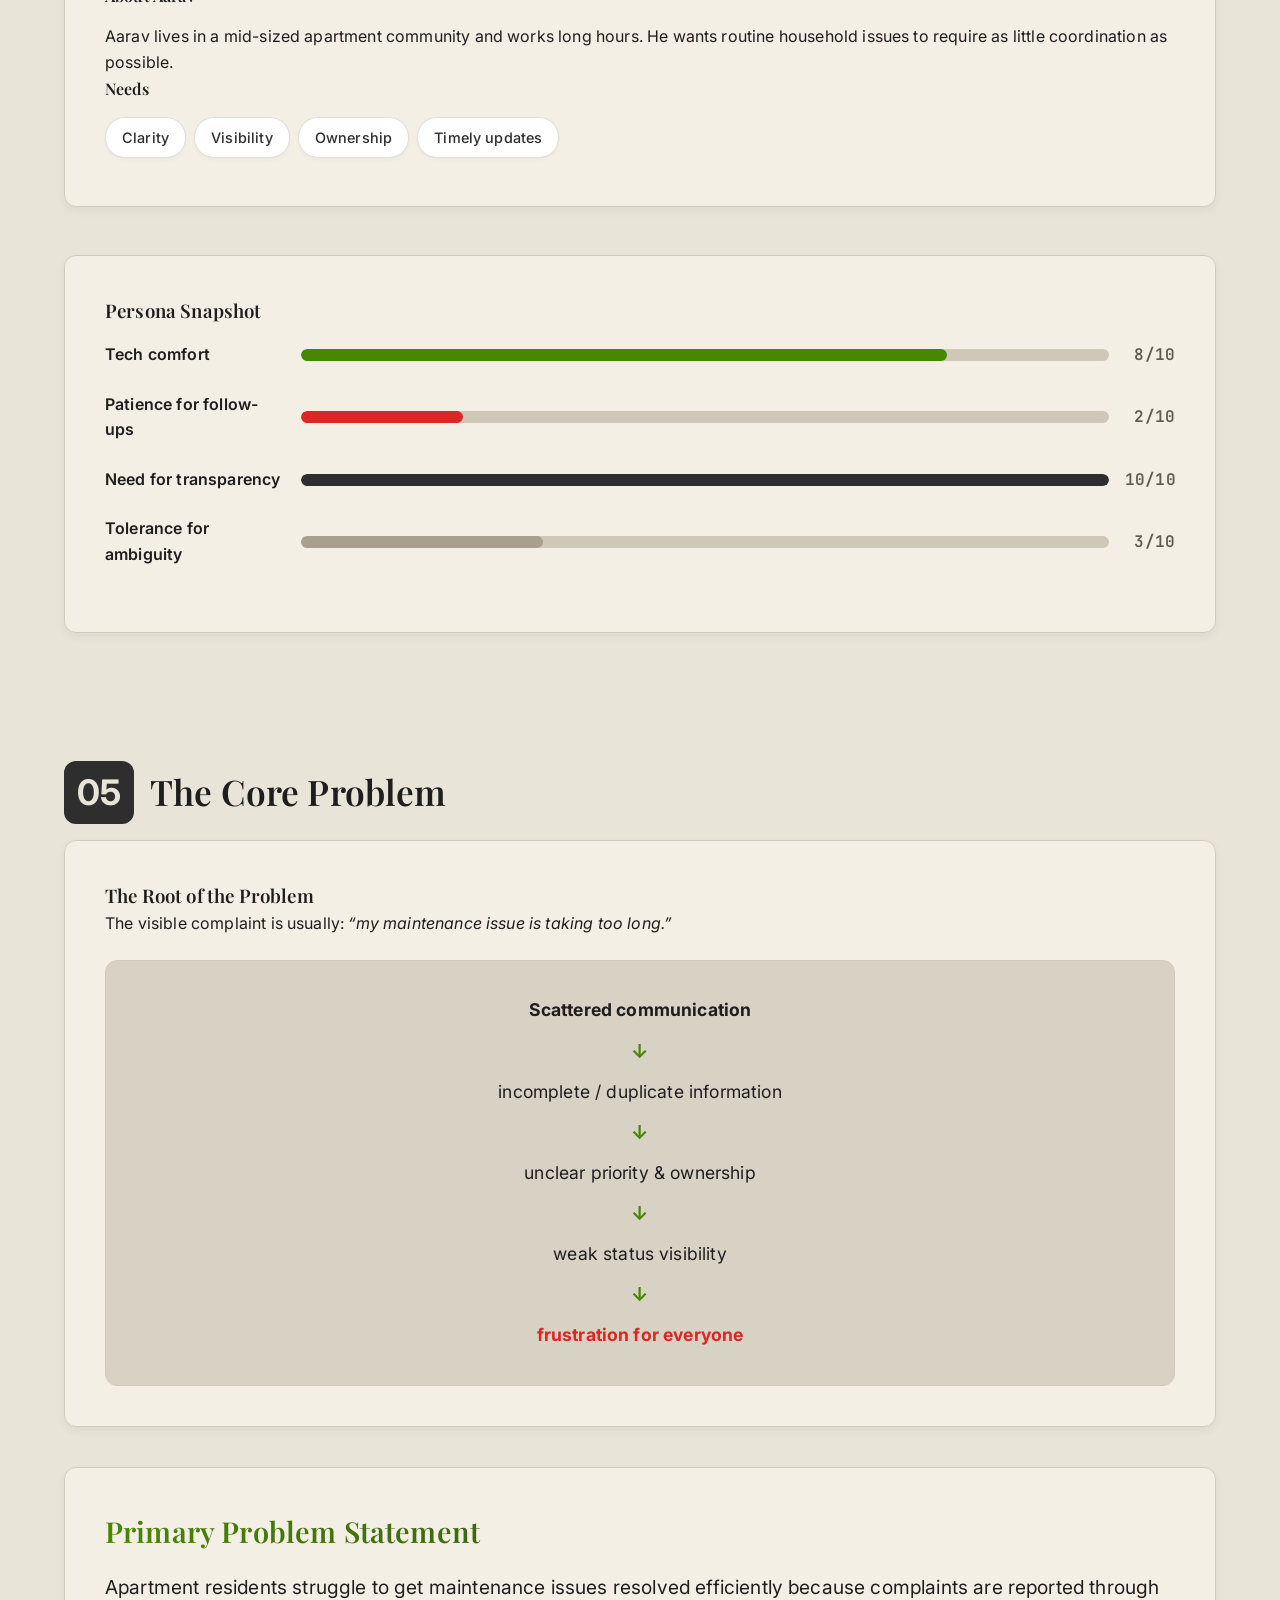
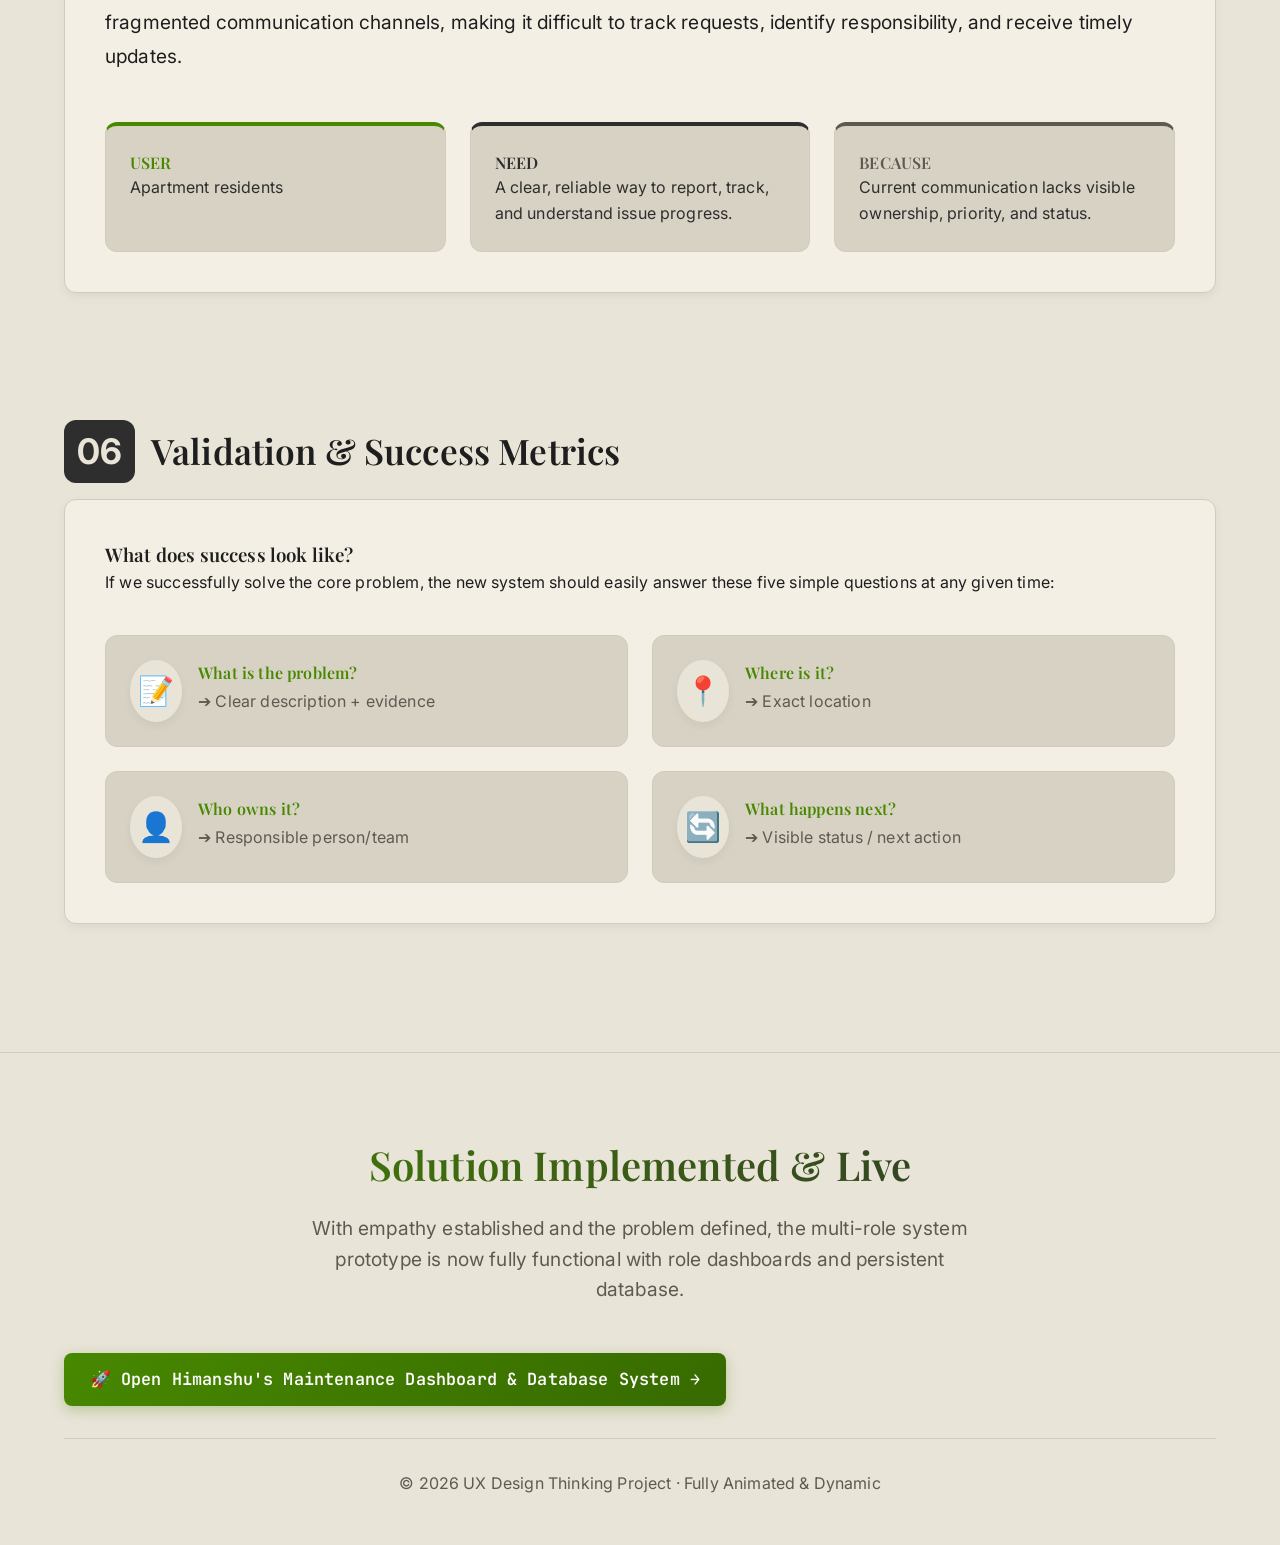
==== commit d4ac1943: "style: remove background tint wash, make background interactive with cursor filaments and click shoc" ====
--- a/index.html
+++ b/index.html
@@ -11,11 +11,8 @@
     <link rel="stylesheet" href="style.css">
 </head>
 <body>
-    <!-- Ambient Animated Background -->
-    <div id="ambient-bg">
-        <div class="blob blob-1"></div>
-        <div class="blob blob-2"></div>
-    </div>
+    <!-- Ambient Background (No Tint Blobs) -->
+    <div id="ambient-bg"></div>
 
     <!-- NEW: Sticky Navigation Bar -->
     <nav class="glass-nav" id="navbar">
--- a/style.css
+++ b/style.css
@@ -7,7 +7,7 @@
   --accent: #E6E4D7;
   --border: #D2CBBB;
   --radius: 0.75rem; 
-  --chart-1: #F26A4B;
+  --chart-1: #478800; /* Scheele's Green */
   --chart-2: #1E1E1E;
   --chart-3: #5E5A52;
   --chart-4: #A89F8F;
@@ -54,7 +54,7 @@
   --accent: #363636;
   --border: #2C2C2C;
   --radius: 0.75rem;
-  --chart-1: #F26A4B;
+  --chart-1: #5db200; /* Scheele's Green for Dark Mode */
   --chart-2: #D9CFC2;
   --chart-3: #8E8A83;
   --chart-4: #5C5A56;
@@ -117,13 +117,8 @@
     perspective: 1000px;
 }
 
-/* Ambient Background Blobs */
+/* Ambient Background - clean, no color tint wash */
 #ambient-bg { position: fixed; top: 0; left: 0; width: 100vw; height: 100vh; z-index: -1; overflow: hidden; pointer-events: none; }
-.blob { position: absolute; filter: blur(100px); border-radius: 50%; opacity: 0.15; animation: floatBlob 25s infinite alternate ease-in-out; }
-.blob-1 { width: 50vw; height: 50vw; background: var(--chart-1); top: -20vh; left: -10vw; }
-.blob-2 { width: 60vw; height: 60vw; background: var(--primary); bottom: -30vh; right: -20vw; animation-delay: -12s; }
-.dark .blob { opacity: 0.08; }
-@keyframes floatBlob { 0% { transform: translate(0, 0) scale(1); } 100% { transform: translate(15vw, 10vh) scale(1.2); } }
 
 h1, h2, h3, h4, h5, h6, .font-serif { font-family: var(--font-serif); font-weight: 600; }
 .font-mono { font-family: var(--font-mono); }
@@ -215,7 +210,8 @@
 .ascii-art { color: var(--chart-1); font-size: 1.1rem; line-height: 1.2; white-space: pre; text-align: left; font-weight: 600; text-shadow: 0 0 5px rgba(242, 106, 75, 0.2); }
 
 .subtitle { color: var(--muted-foreground); font-size: 1.15rem; max-width: 800px; line-height: 1.7; }
-.badge { display: inline-block; background-color: var(--secondary); color: var(--chart-1); padding: 0.4rem 1rem; border-radius: 20px; font-weight: 600; margin-top: 1.5rem; border: 1px solid var(--border); align-self: flex-start; }
+.badge { display: inline-block; background-color: #FFFFFF !important; color: var(--chart-1); padding: 0.4rem 1rem; border-radius: 20px; font-weight: 700; margin-top: 1.5rem; border: 1px solid rgba(0,0,0,0.12); box-shadow: 0 2px 6px rgba(0,0,0,0.04); align-self: flex-start; }
+.dark .badge { background-color: #FFFFFF !important; color: #2e6600 !important; }
 
 /* Theme Cards with 3D Tilt Effect */
 .theme-card {
@@ -254,7 +250,8 @@
 
 /* Persona */
 .persona-quote { font-size: 1.3rem; font-style: italic; color: var(--chart-1); border-left: 4px solid var(--chart-1); padding-left: 1.5rem; margin: 1.5rem 0; }
-.tags span { display: inline-block; background: var(--secondary); padding: 0.5rem 1rem; border-radius: 20px; margin: 0 0.5rem 0.5rem 0; border: 1px solid var(--border); color: var(--primary); font-family: var(--font-sans); font-size: 0.9rem; font-weight: 500; transition: all 0.3s ease;}
+.tags span { display: inline-block; background: #FFFFFF !important; padding: 0.5rem 1rem; border-radius: 20px; margin: 0 0.5rem 0.5rem 0; border: 1px solid rgba(0,0,0,0.12); box-shadow: 0 2px 4px rgba(0,0,0,0.03); color: var(--primary); font-family: var(--font-sans); font-size: 0.9rem; font-weight: 500; transition: all 0.3s ease;}
+.dark .tags span { background: #FFFFFF !important; color: #111111 !important; border-color: rgba(255,255,255,0.2); }
 .tags span:hover { background: var(--chart-1); color: var(--background); border-color: var(--chart-1); transform: scale(1.05); }
 
 /* Progress Bars */
@@ -310,7 +307,7 @@
     border-radius: 50%;
     font-size: 1.5rem;
     cursor: pointer;
-    box-shadow: 0 4px 15px rgba(242, 106, 75, 0.3);
+    box-shadow: 0 4px 15px rgba(71, 136, 0, 0.3);
     opacity: 0;
     transform: translateY(20px);
     visibility: hidden;
@@ -337,7 +334,7 @@
     font-size: 0.8rem;
     font-weight: 600;
     transition: all 0.2s ease;
-    box-shadow: 0 2px 8px rgba(242, 106, 75, 0.25);
+    box-shadow: 0 2px 8px rgba(71, 136, 0, 0.25);
 }
 .nav-cta-btn:hover {
     background: var(--primary);
@@ -347,18 +344,18 @@
 
 .hero-cta-btn {
     text-decoration: none;
-    background: linear-gradient(135deg, var(--chart-1), #d95333);
+    background: linear-gradient(135deg, var(--chart-1), #376a00);
     color: white;
     padding: 8px 18px;
     border-radius: 8px;
     font-size: 0.9rem;
     font-weight: 600;
     transition: all 0.2s ease;
-    box-shadow: 0 4px 14px rgba(242, 106, 75, 0.3);
+    box-shadow: 0 4px 14px rgba(71, 136, 0, 0.3);
 }
 .hero-cta-btn:hover {
     opacity: 0.95;
     transform: translateY(-2px);
-    box-shadow: 0 6px 20px rgba(242, 106, 75, 0.45);
-}
-
+    box-shadow: 0 6px 20px rgba(71, 136, 0, 0.45);
+}
+
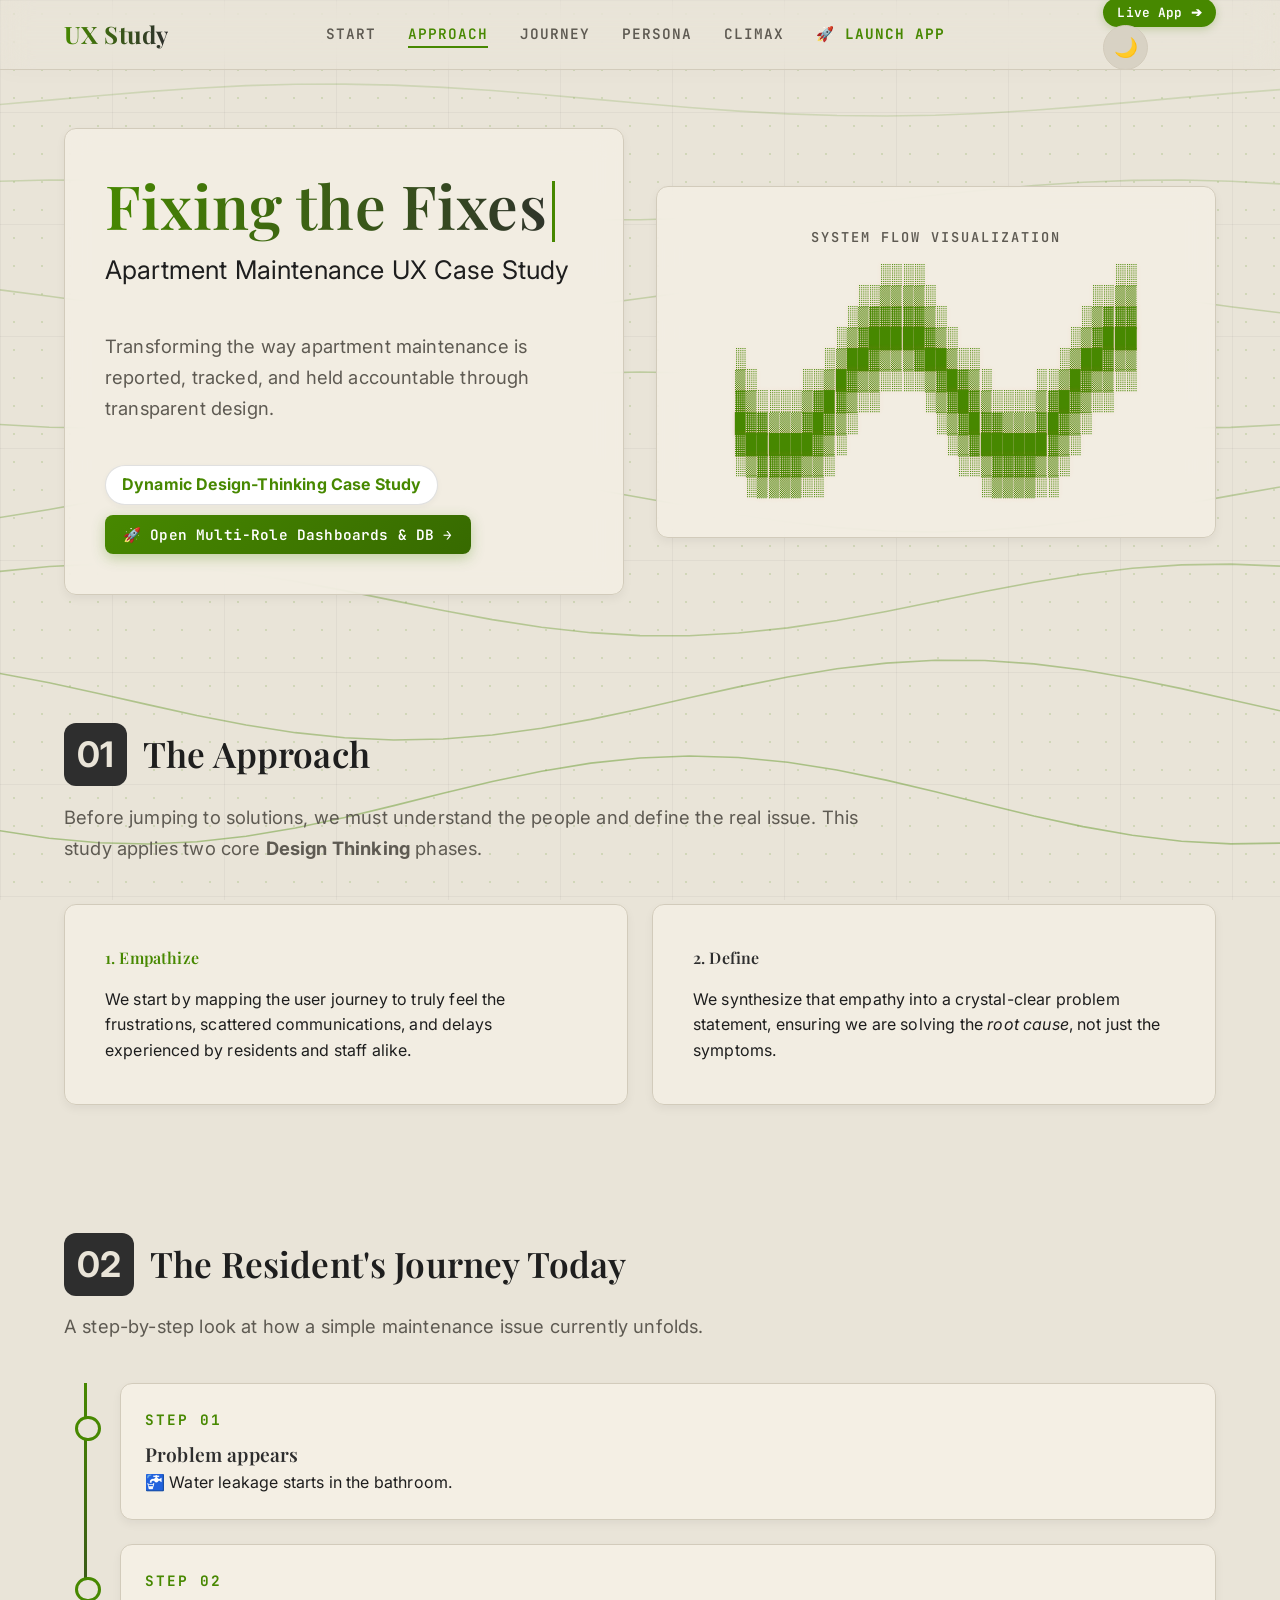
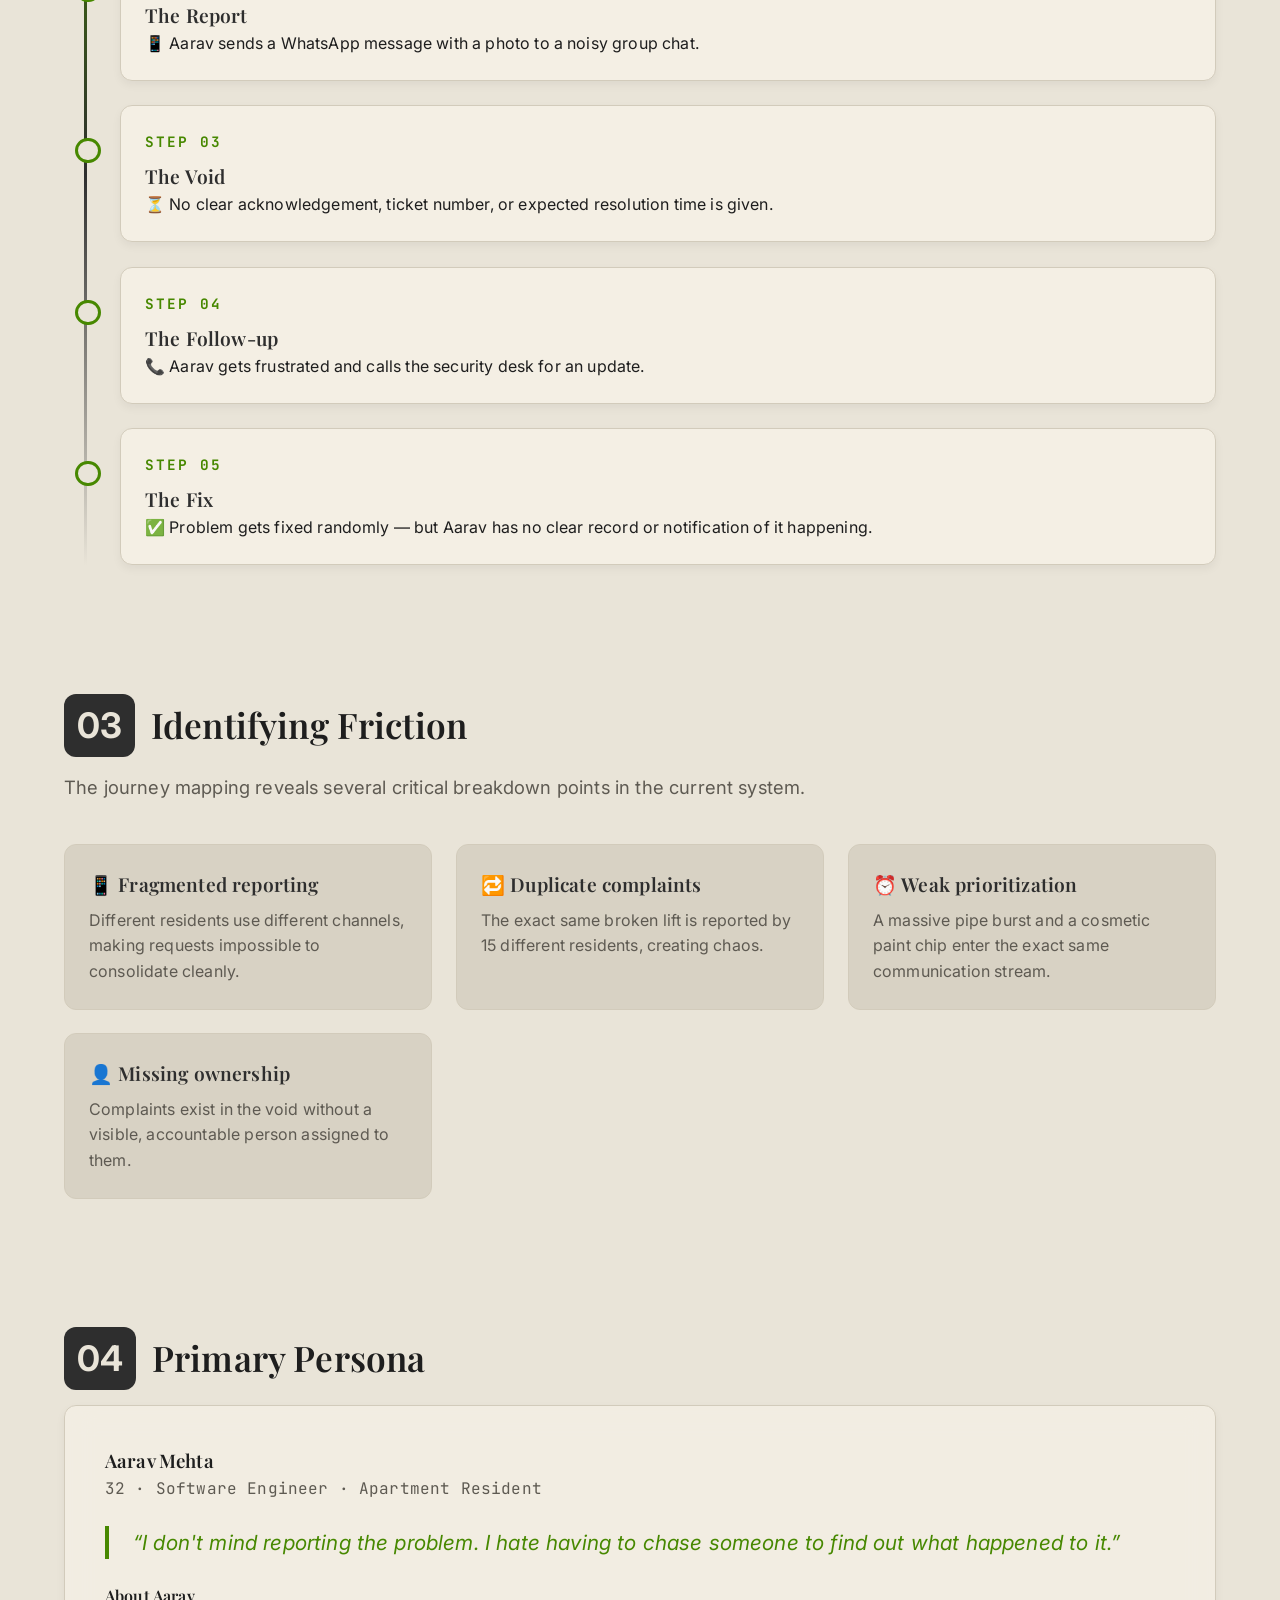
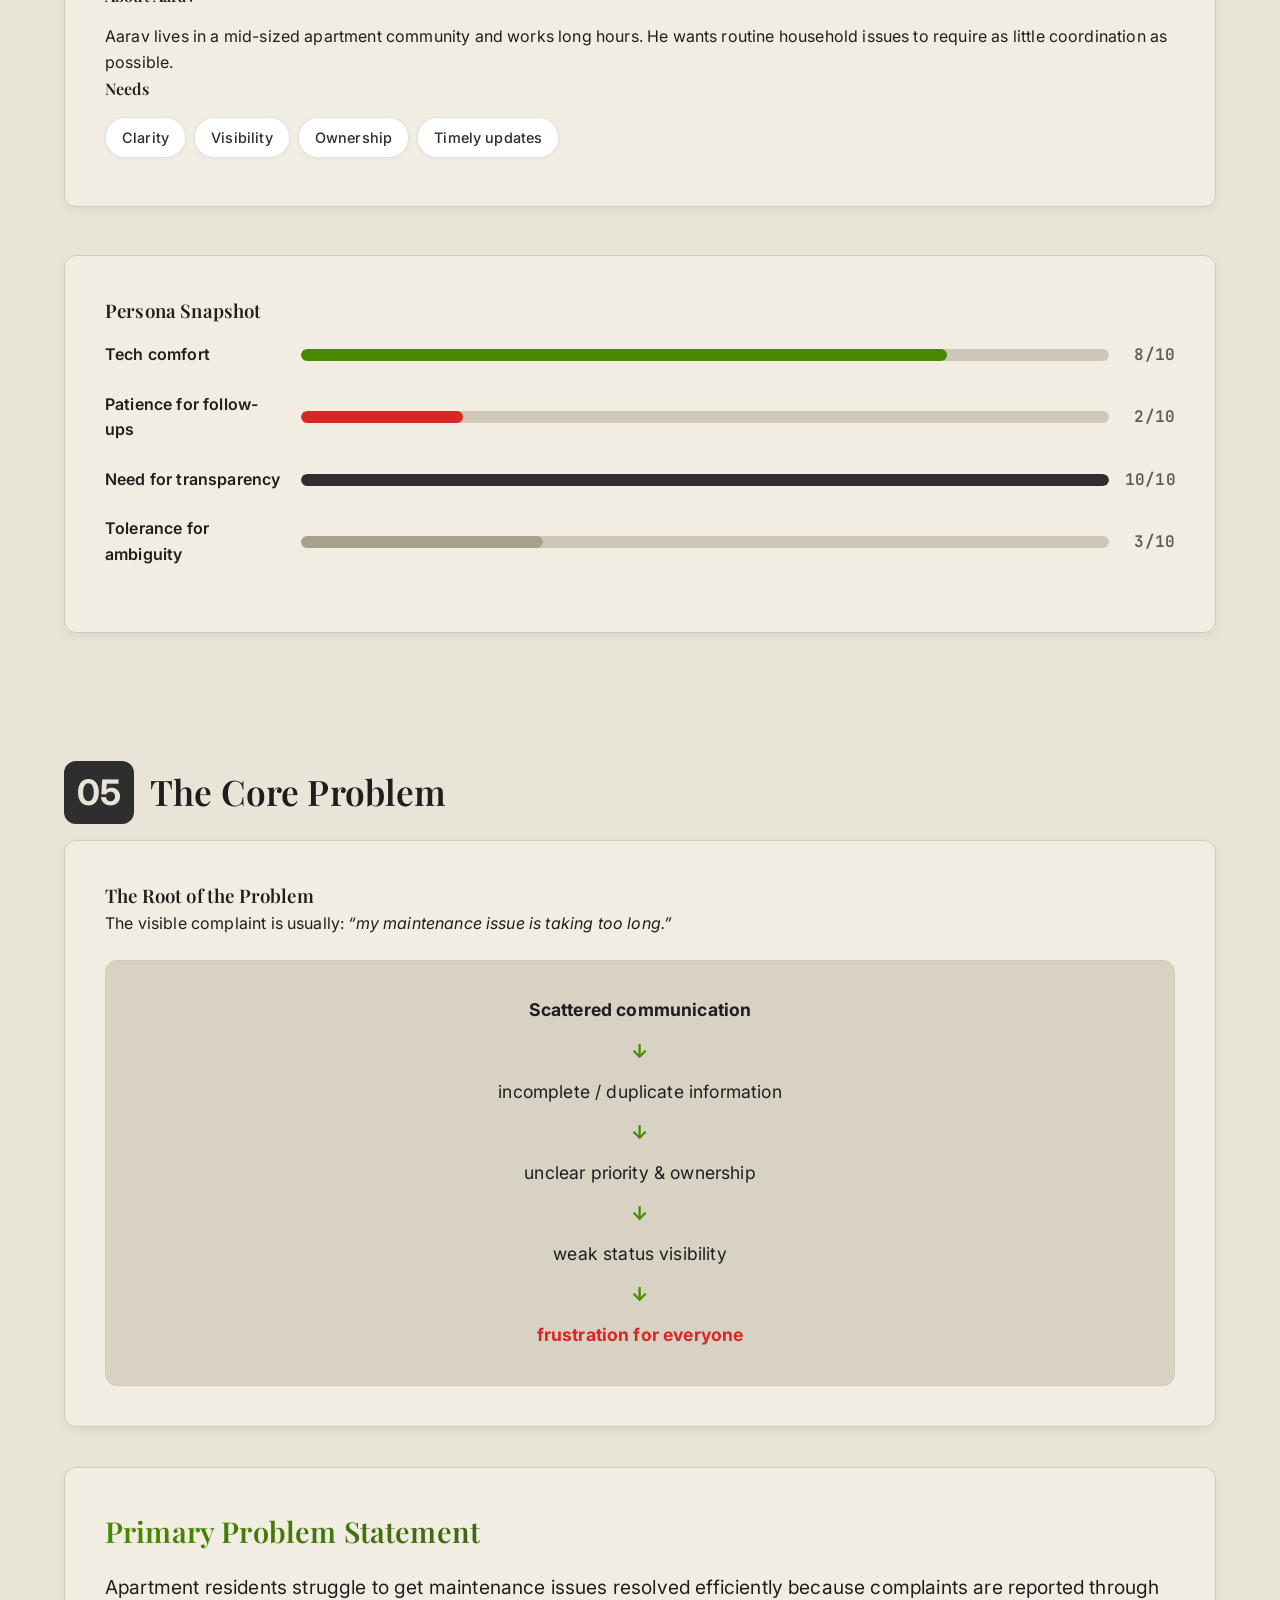
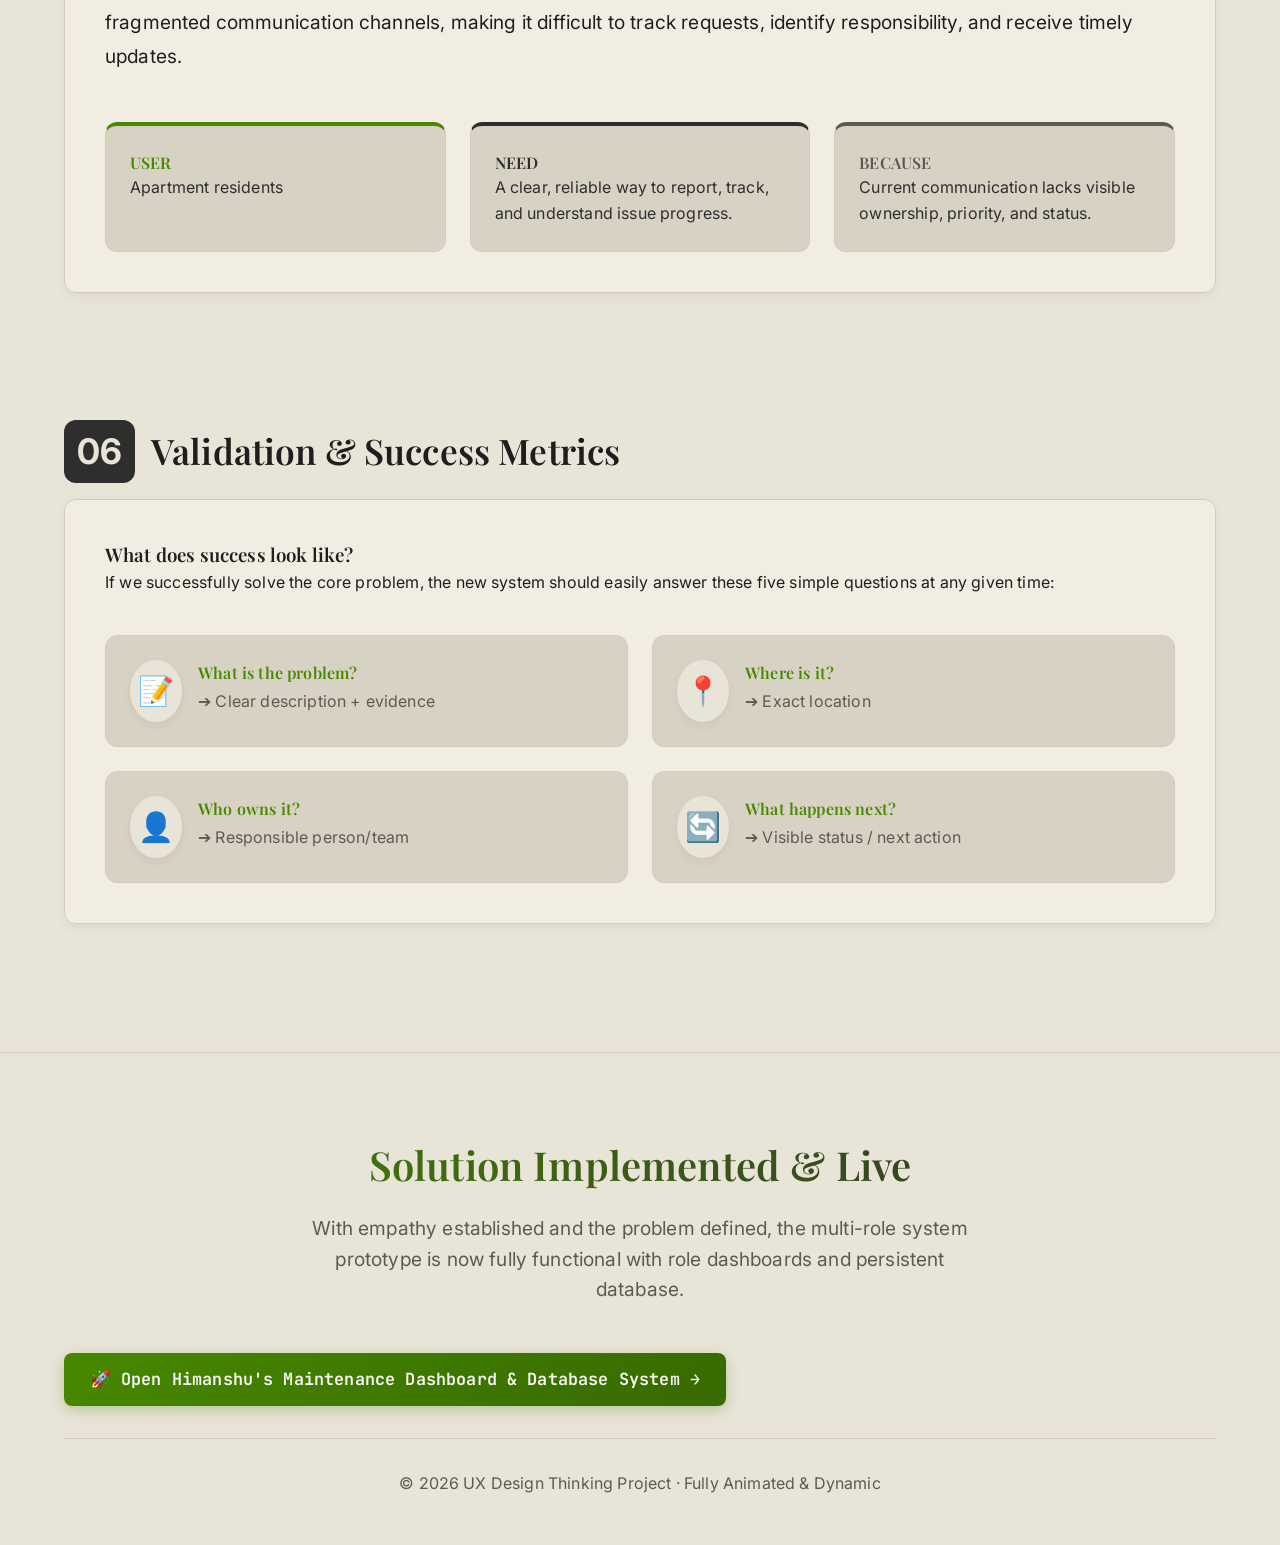
==== commit b6e0aad5: "fix(background): fix ambient-bg z-index stacking, add architectural grid texture with frosted glass " ====
--- a/index.html
+++ b/index.html
@@ -11,8 +11,10 @@
     <link rel="stylesheet" href="style.css">
 </head>
 <body>
-    <!-- Ambient Background (No Tint Blobs) -->
-    <div id="ambient-bg"></div>
+    <!-- Ambient Background -->
+    <div id="ambient-bg">
+        <canvas id="bg-canvas"></canvas>
+    </div>
 
     <!-- NEW: Sticky Navigation Bar -->
     <nav class="glass-nav" id="navbar">
--- a/style.css
+++ b/style.css
@@ -117,8 +117,27 @@
     perspective: 1000px;
 }
 
-/* Ambient Background - clean, no color tint wash */
-#ambient-bg { position: fixed; top: 0; left: 0; width: 100vw; height: 100vh; z-index: -1; overflow: hidden; pointer-events: none; }
+/* Ambient Background with Architectural Grid */
+#ambient-bg { 
+    position: fixed; 
+    top: 0; left: 0; 
+    width: 100vw; height: 100vh; 
+    z-index: 0; 
+    overflow: hidden; 
+    pointer-events: none;
+    background-image: 
+        radial-gradient(rgba(71, 136, 0, 0.15) 1px, transparent 1px),
+        linear-gradient(to right, rgba(0, 0, 0, 0.04) 1px, transparent 1px),
+        linear-gradient(to bottom, rgba(0, 0, 0, 0.04) 1px, transparent 1px);
+    background-size: 28px 28px, 112px 112px, 112px 112px;
+}
+.dark #ambient-bg {
+    background-image: 
+        radial-gradient(rgba(93, 178, 0, 0.2) 1px, transparent 1px),
+        linear-gradient(to right, rgba(255, 255, 255, 0.04) 1px, transparent 1px),
+        linear-gradient(to bottom, rgba(255, 255, 255, 0.04) 1px, transparent 1px);
+}
+#bg-canvas { position: absolute; top: 0; left: 0; width: 100%; height: 100%; pointer-events: none; opacity: 1; }
 
 h1, h2, h3, h4, h5, h6, .font-serif { font-family: var(--font-serif); font-weight: 600; }
 .font-mono { font-family: var(--font-mono); }
@@ -213,9 +232,10 @@
 .badge { display: inline-block; background-color: #FFFFFF !important; color: var(--chart-1); padding: 0.4rem 1rem; border-radius: 20px; font-weight: 700; margin-top: 1.5rem; border: 1px solid rgba(0,0,0,0.12); box-shadow: 0 2px 6px rgba(0,0,0,0.04); align-self: flex-start; }
 .dark .badge { background-color: #FFFFFF !important; color: #2e6600 !important; }
 
-/* Theme Cards with 3D Tilt Effect */
 .theme-card {
-    background-color: var(--card);
+    background-color: rgba(244, 239, 228, 0.85);
+    backdrop-filter: blur(14px);
+    -webkit-backdrop-filter: blur(14px);
     color: var(--card-foreground);
     border: 1px solid var(--border);
     border-radius: var(--radius);
@@ -223,6 +243,9 @@
     box-shadow: var(--shadow-offset-x) var(--shadow-offset-y) var(--shadow-blur) var(--shadow-spread) rgba(0,0,0,var(--shadow-opacity));
     transition: transform 0.1s ease-out, border-color 0.4s ease, box-shadow 0.4s ease;
     transform-style: preserve-3d;
+}
+.dark .theme-card {
+    background-color: rgba(28, 28, 28, 0.85);
 }
 .theme-card:hover { border-color: var(--primary); box-shadow: var(--shadow-offset-x) 15px 30px var(--shadow-spread) rgba(0,0,0,calc(var(--shadow-opacity) + 0.05)); }
 
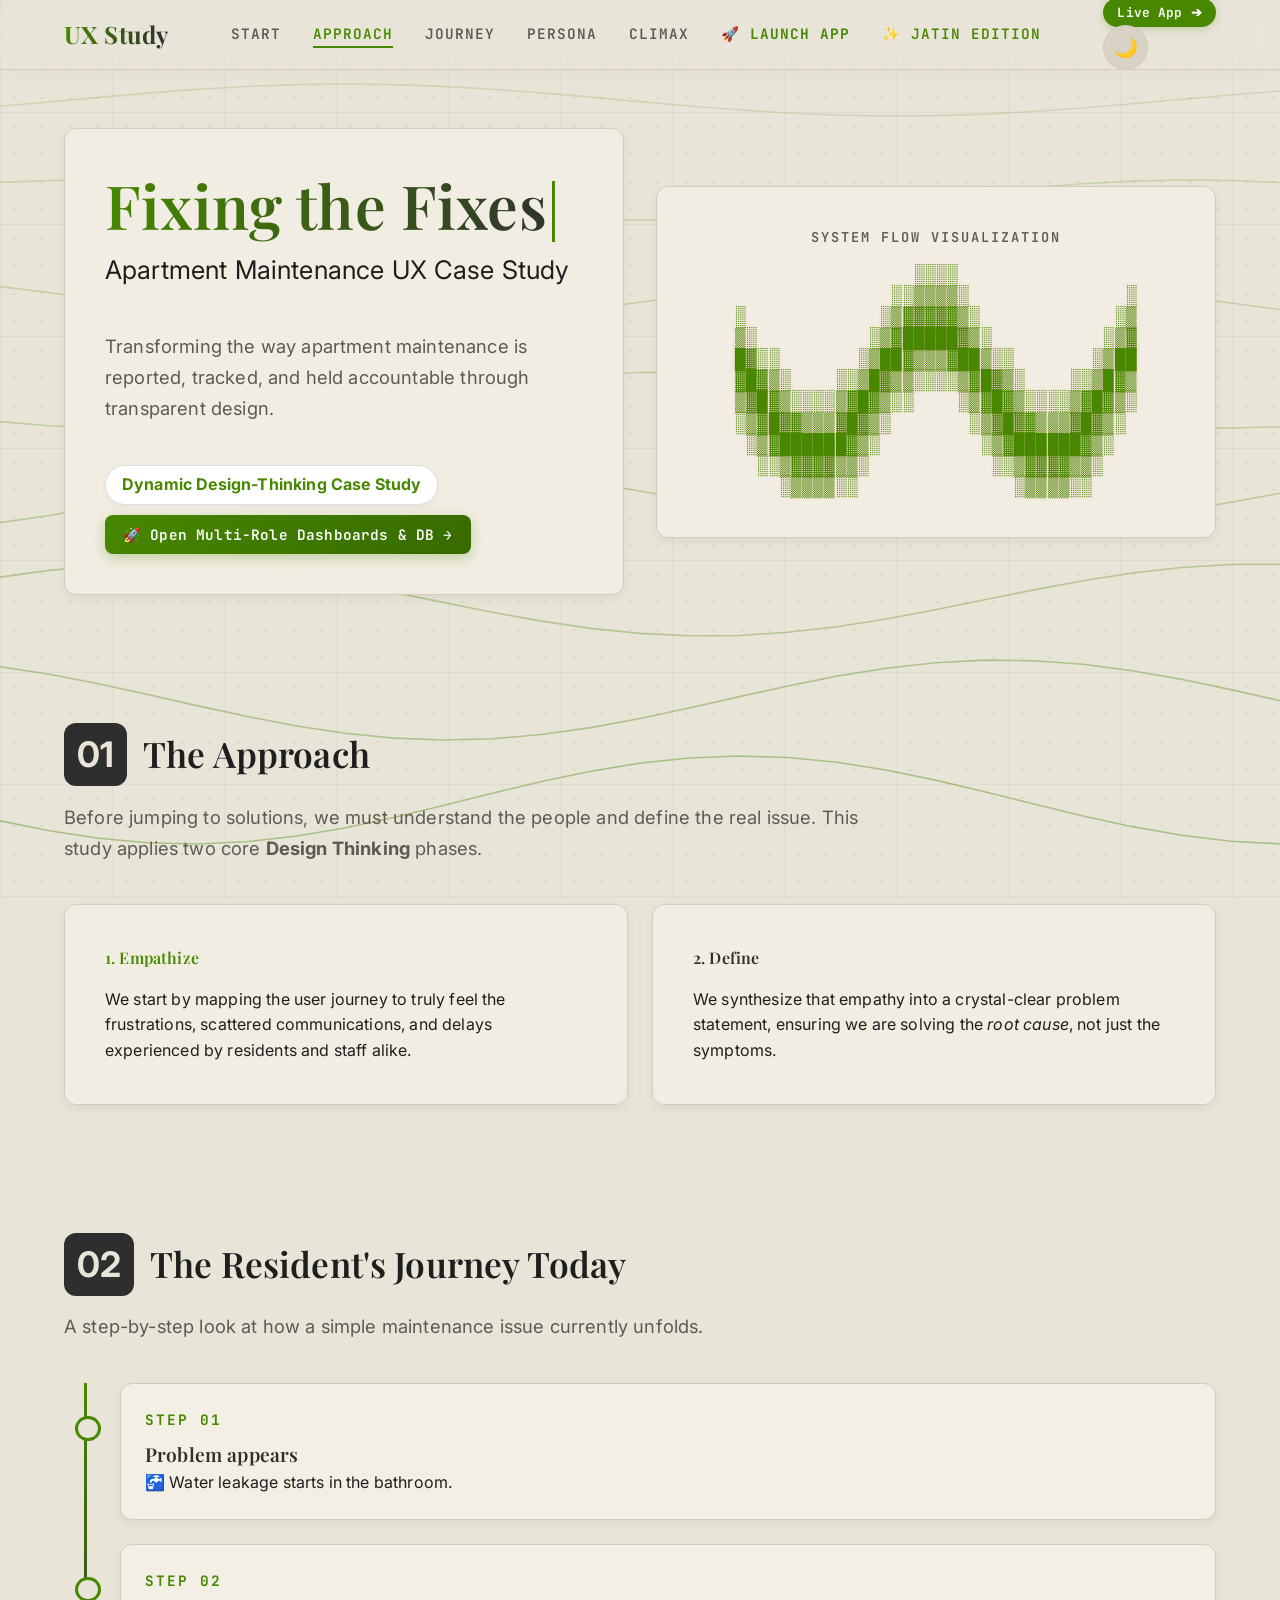
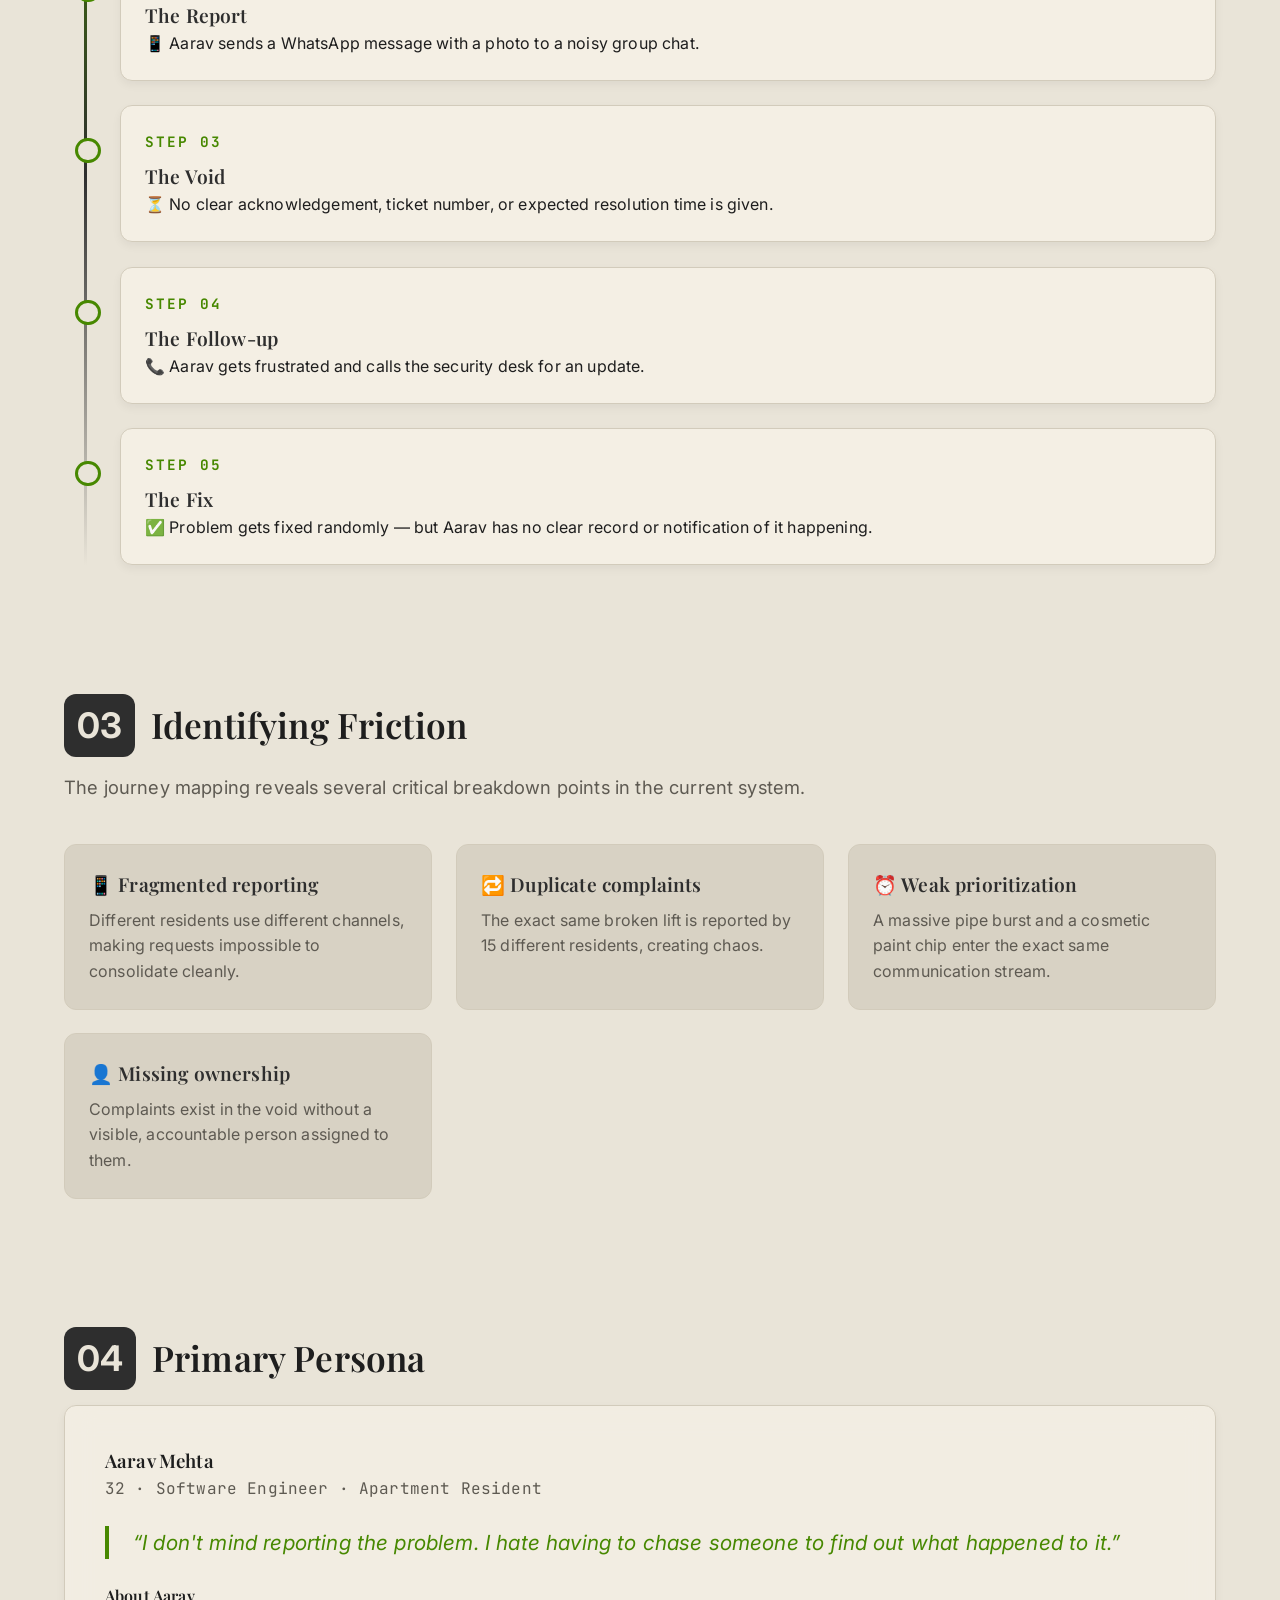
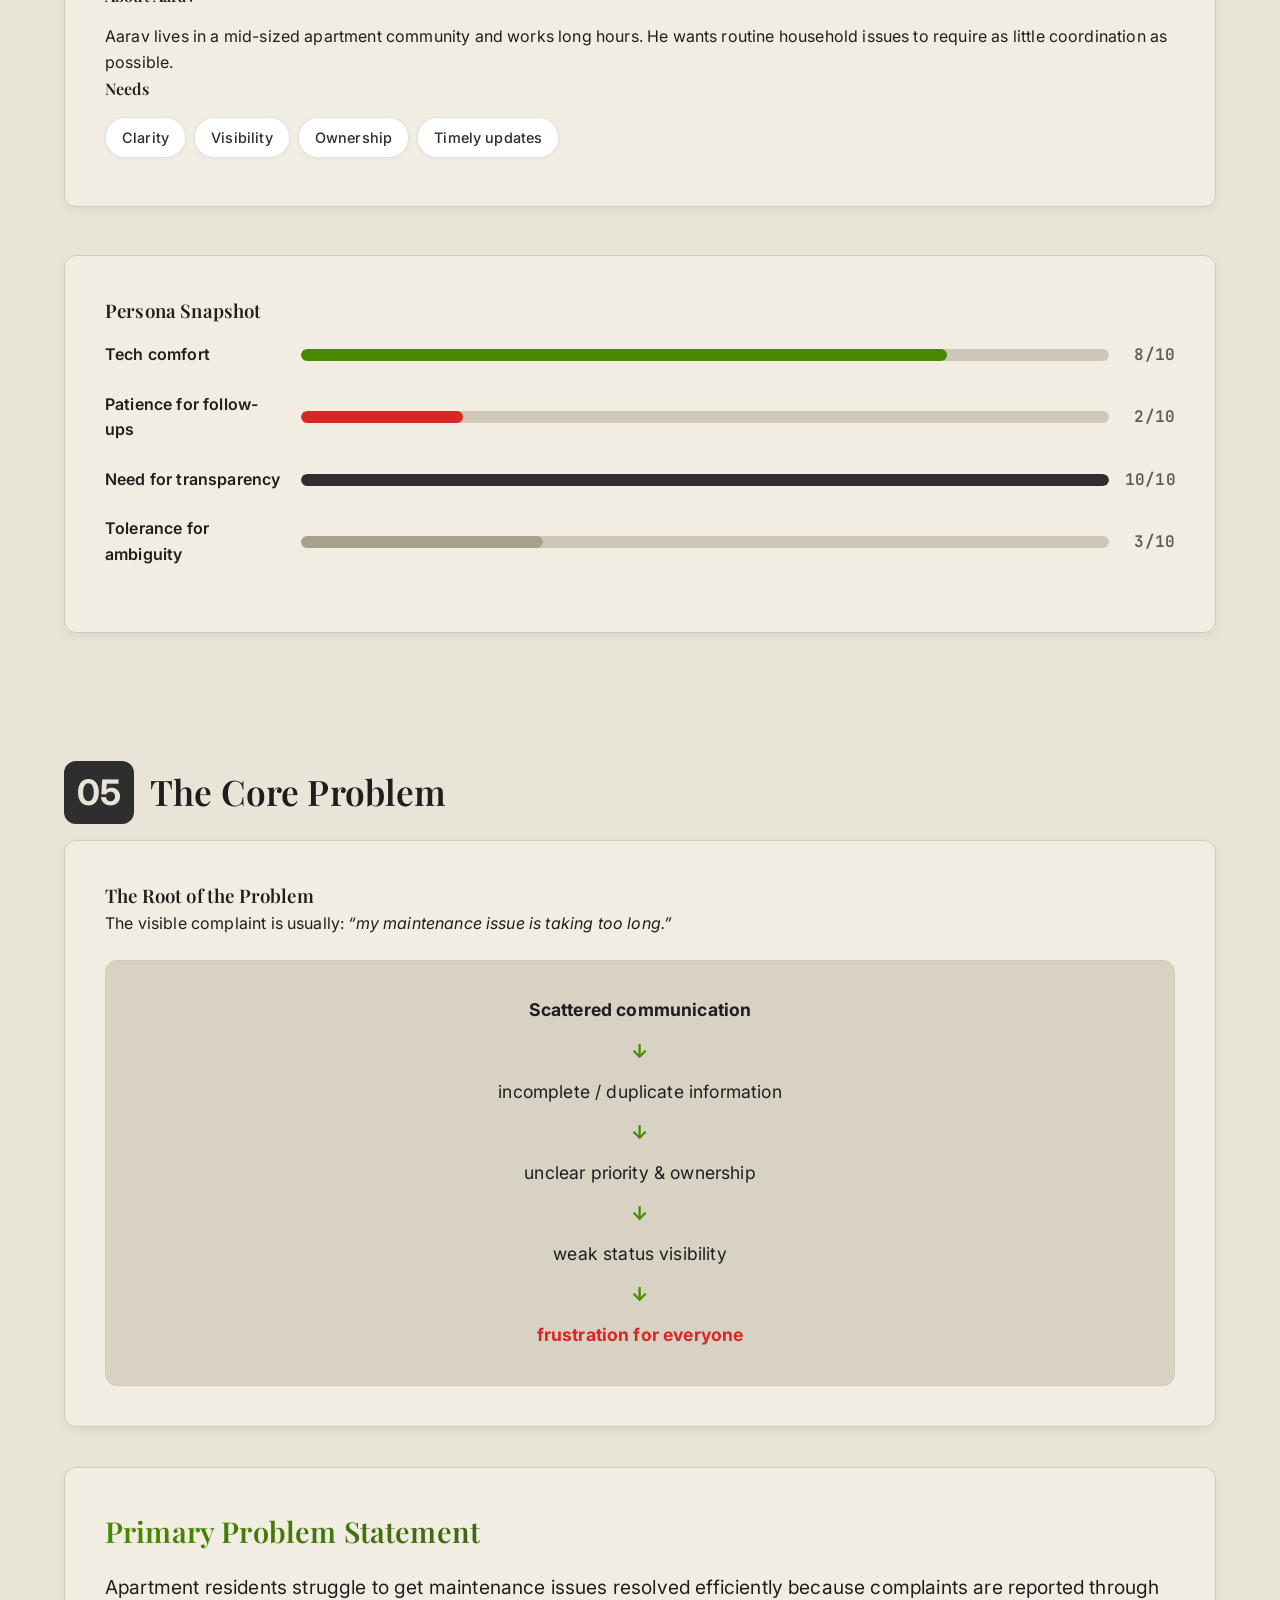
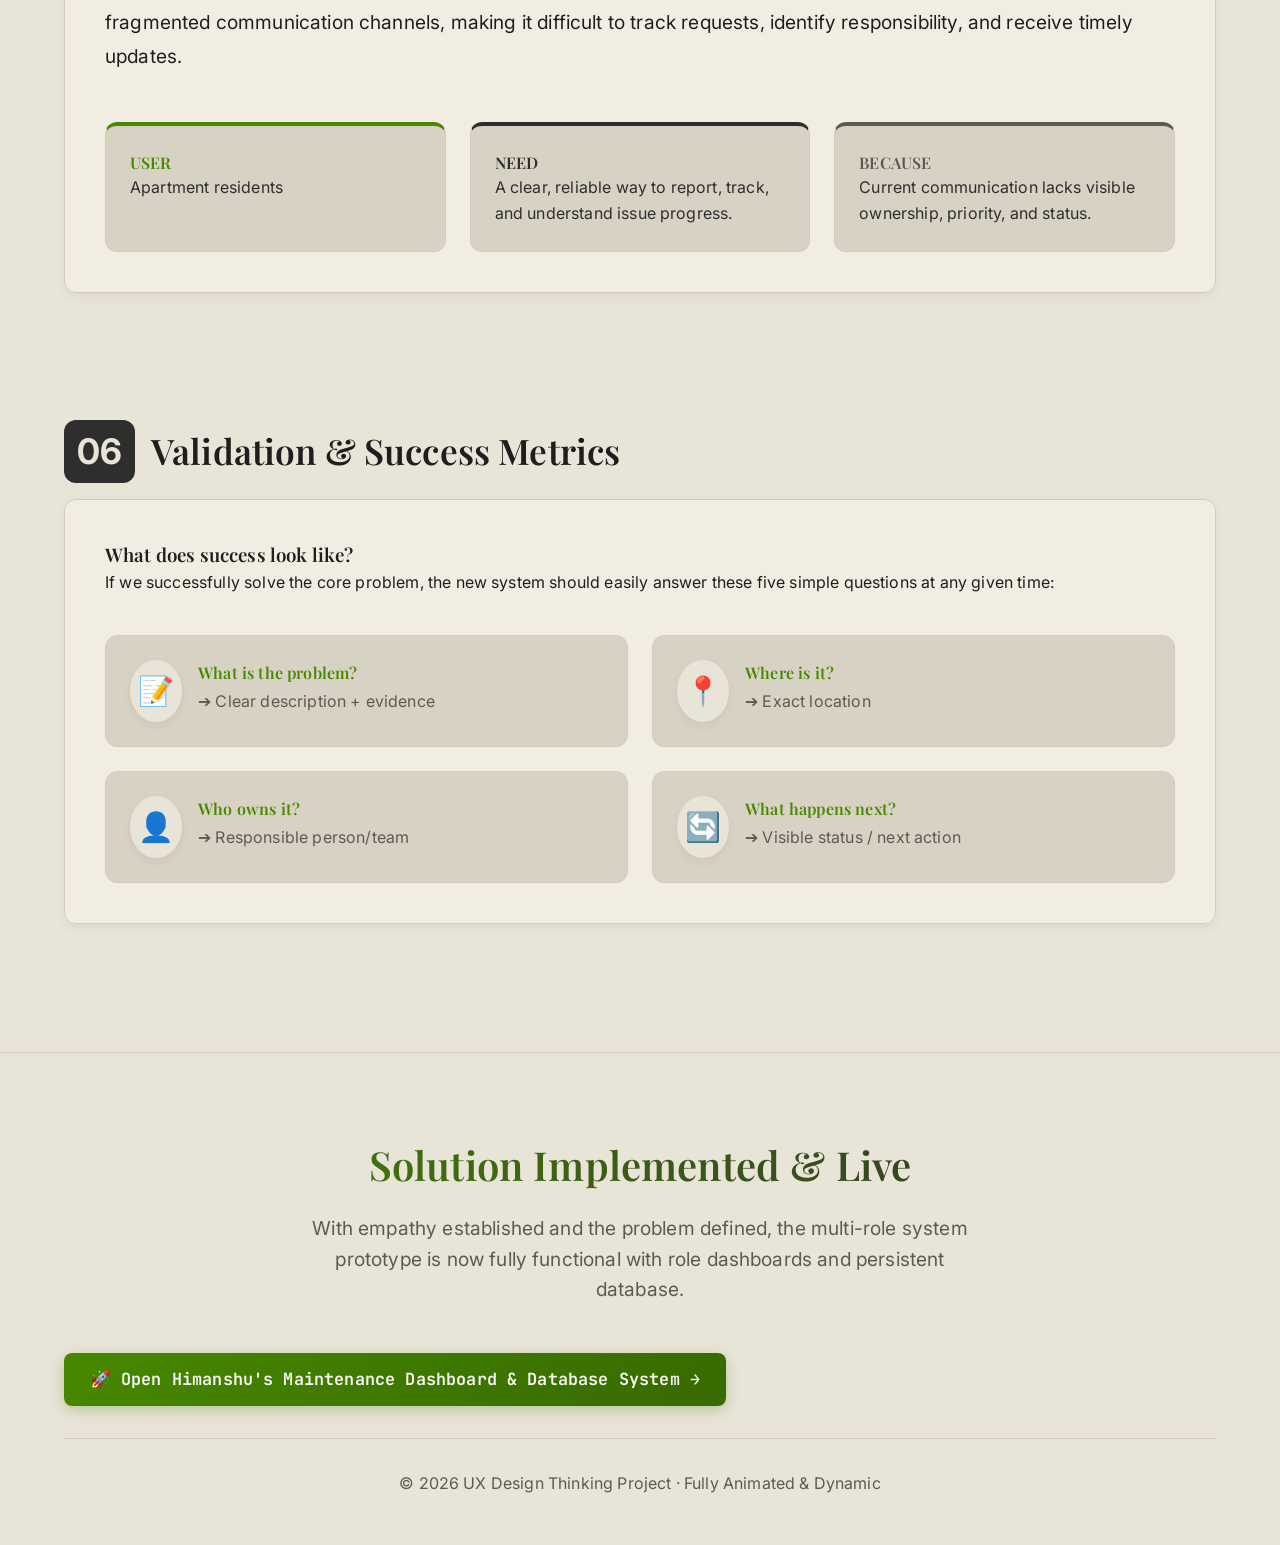
==== commit 31519749: "feat: refine fully subtle aesthetic, extend SQLite backend, and add jatin spare front end" ====
--- a/index.html
+++ b/index.html
@@ -26,6 +26,7 @@
             <li><a href="#persona">Persona</a></li>
             <li><a href="#problem-statement">Climax</a></li>
             <li><a href="himanshu/index.html" style="color: var(--chart-1); font-weight: 700;">🚀 Launch App</a></li>
+            <li><a href="jatin/index.html" style="color: var(--chart-1); font-weight: 600;">✨ Jatin Edition</a></li>
         </ul>
         <div class="nav-actions">
             <a href="himanshu/index.html" class="nav-cta-btn font-mono" title="Open Multi-Role System">Live App ➔</a>
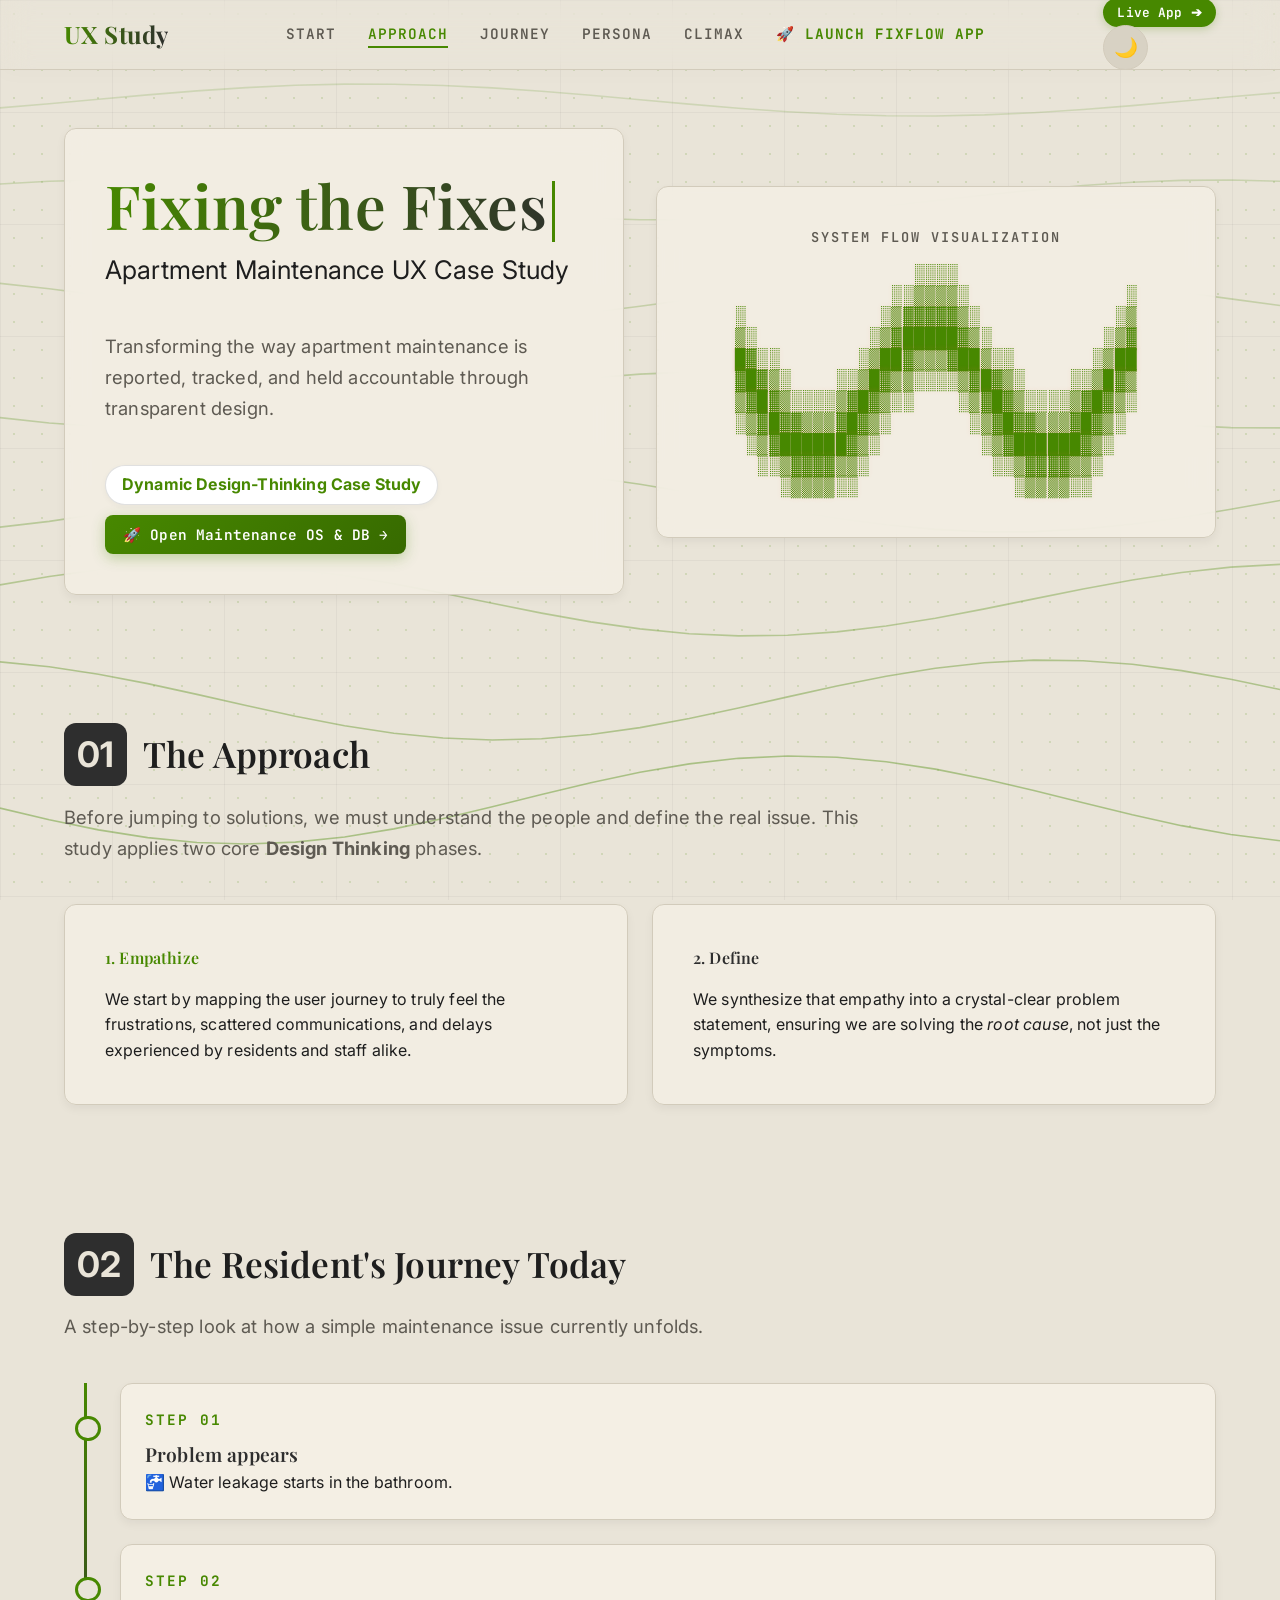
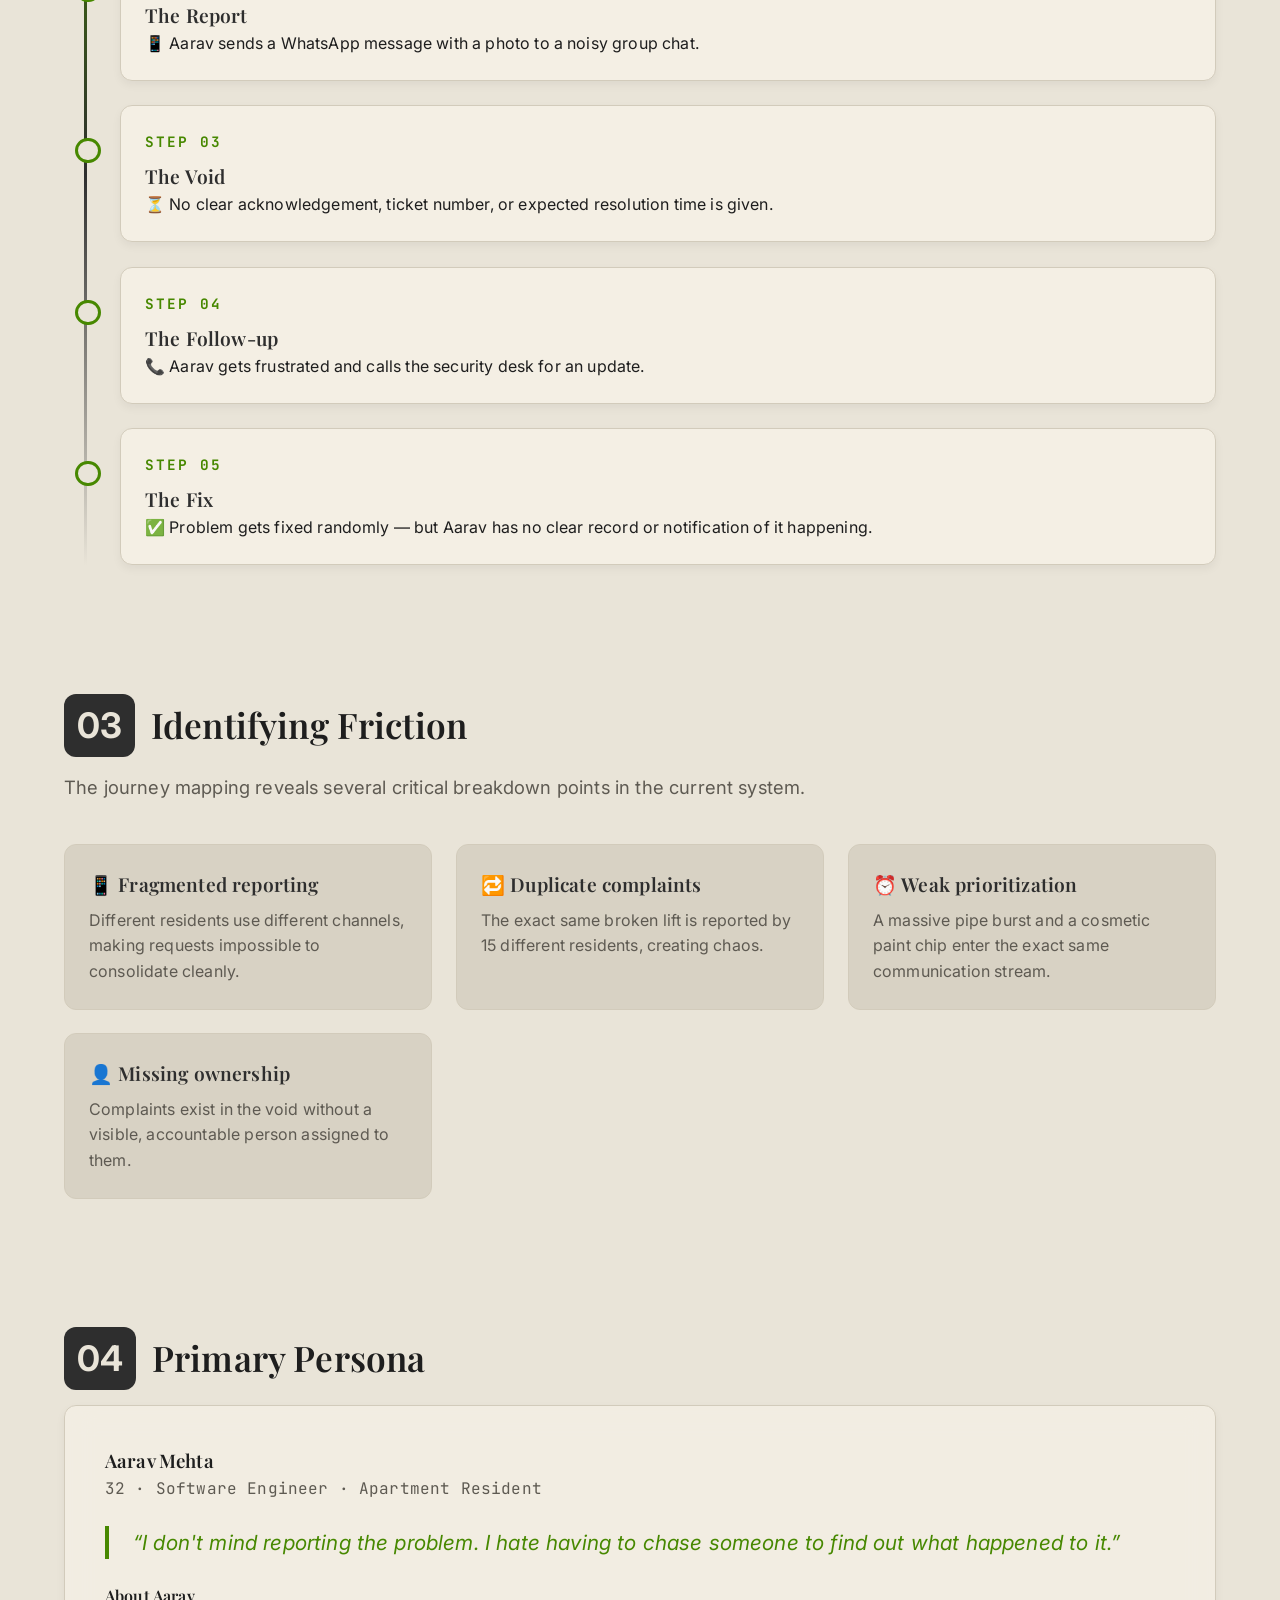
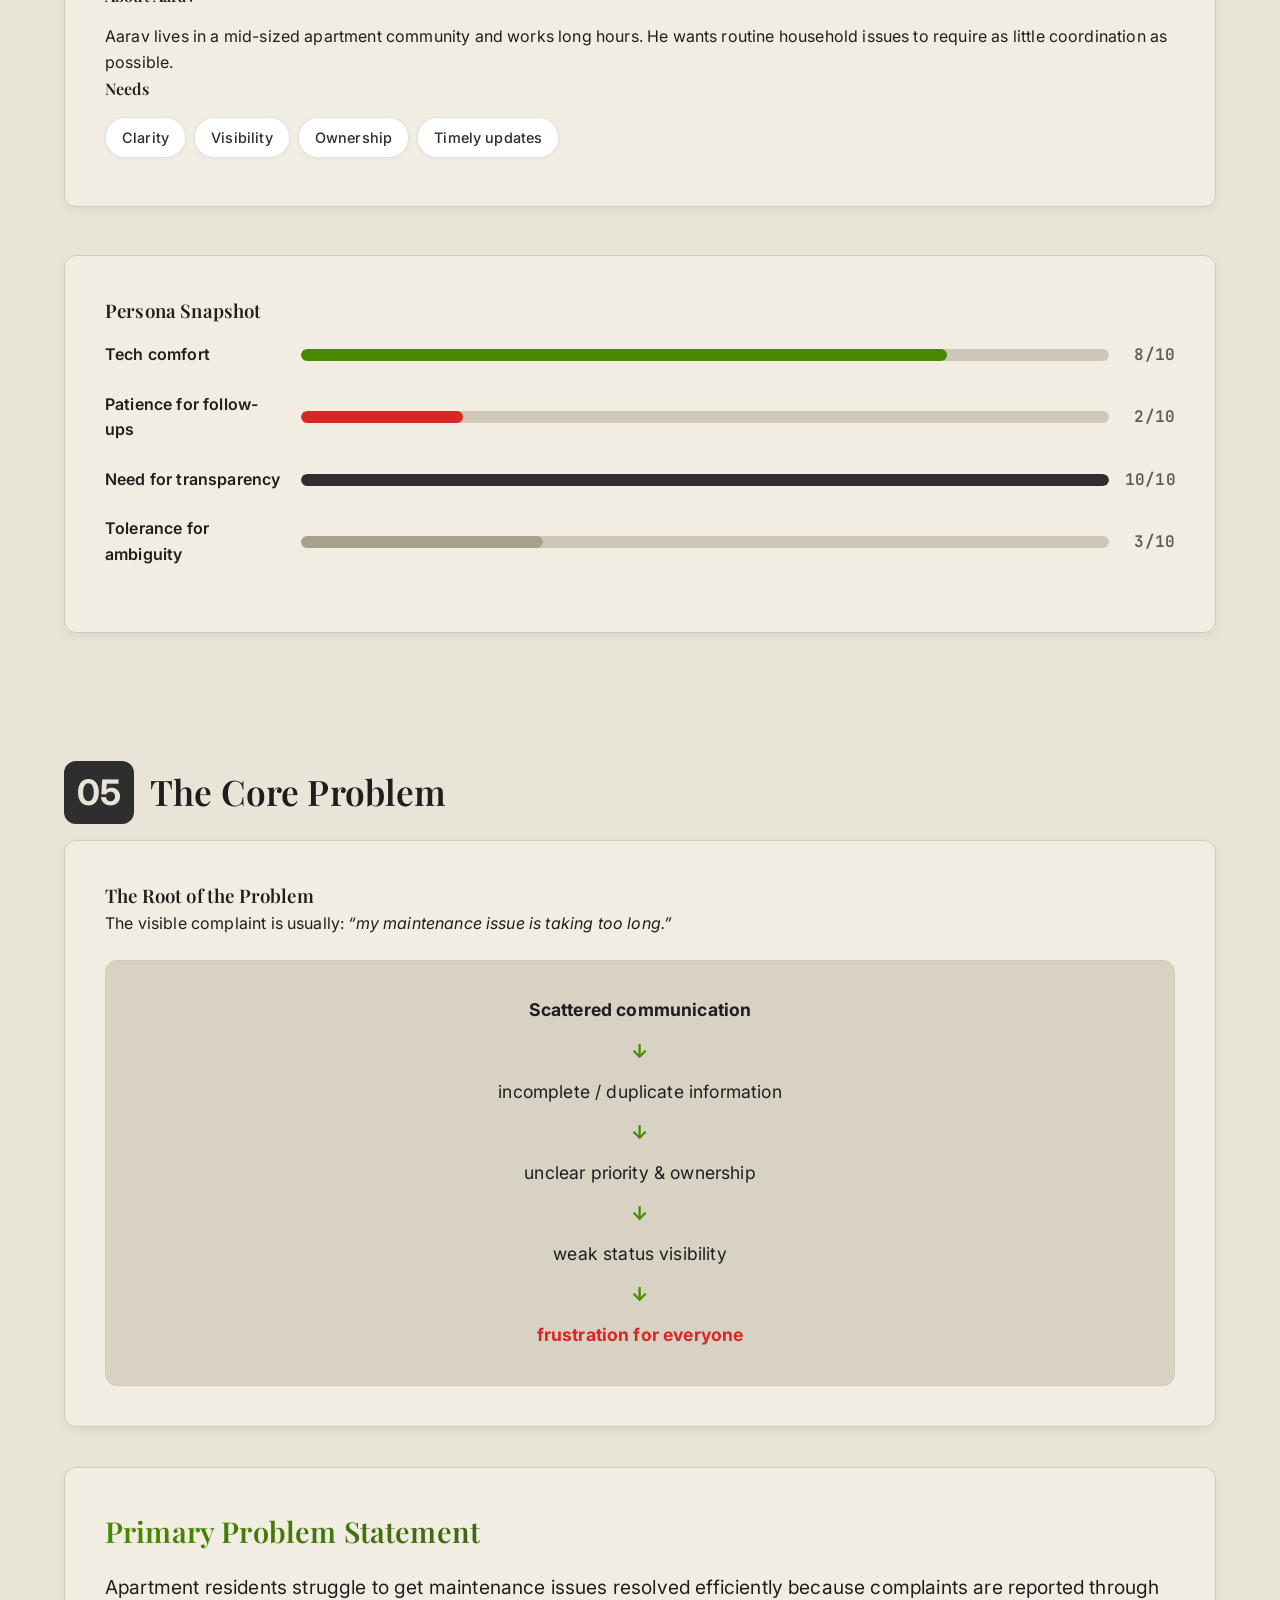
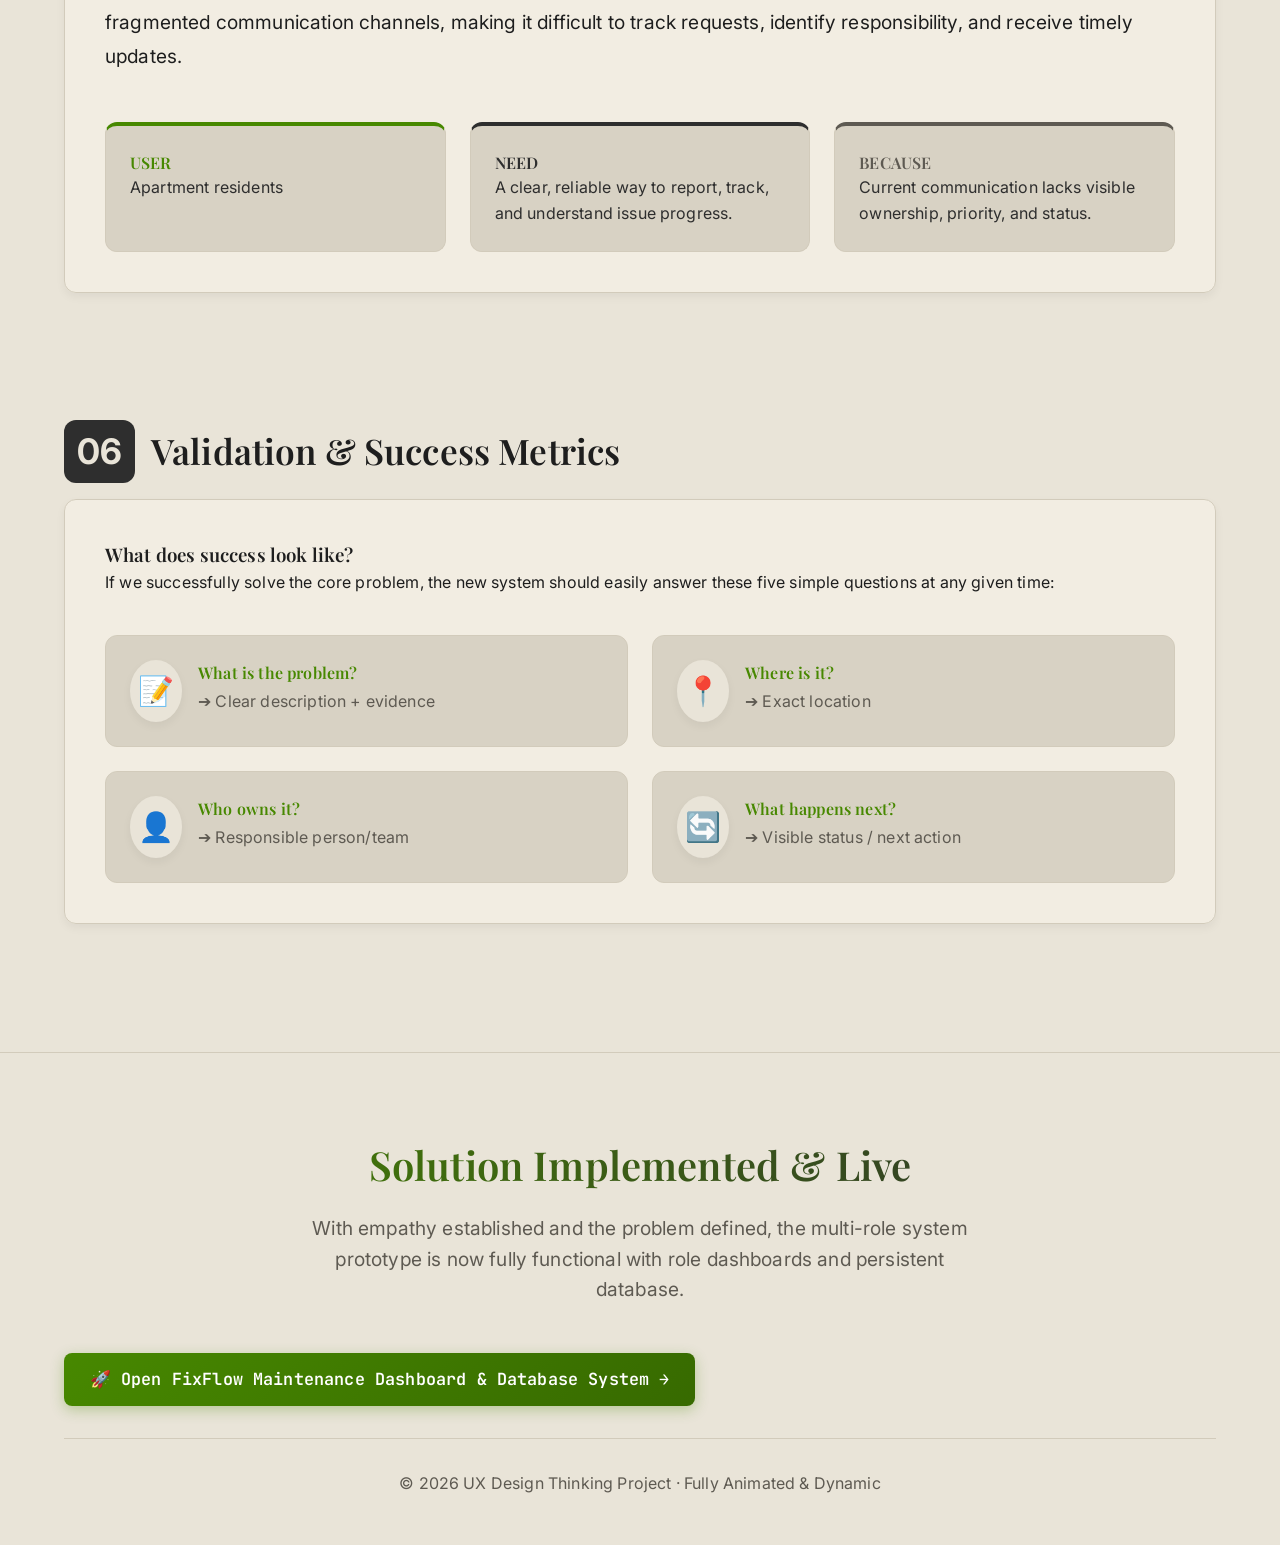
==== commit 68dee04f: "fix: remove himanshu app buttons from navigation, hero, and footer" ====
--- a/index.html
+++ b/index.html
@@ -25,11 +25,10 @@
             <li><a href="#journey">Journey</a></li>
             <li><a href="#persona">Persona</a></li>
             <li><a href="#problem-statement">Climax</a></li>
-            <li><a href="himanshu/index.html" style="color: var(--chart-1); font-weight: 700;">🚀 Launch App</a></li>
-            <li><a href="jatin/index.html" style="color: var(--chart-1); font-weight: 600;">✨ Jatin Edition</a></li>
+            <li><a href="jatin/index.html" style="color: var(--chart-1); font-weight: 700;">🚀 Launch FixFlow App</a></li>
         </ul>
         <div class="nav-actions">
-            <a href="himanshu/index.html" class="nav-cta-btn font-mono" title="Open Multi-Role System">Live App ➔</a>
+            <a href="jatin/index.html" class="nav-cta-btn font-mono" title="Open Independent Maintenance System">Live App ➔</a>
             <button id="theme-toggle" title="Toggle Light/Dark Theme">🌙</button>
         </div>
     </nav>
@@ -42,7 +41,7 @@
             <p class="subtitle mt-2">Transforming the way apartment maintenance is reported, tracked, and held accountable through transparent design.</p>
             <div style="display: flex; gap: 10px; align-items: center; flex-wrap: wrap; margin-top: 1rem;">
                 <div class="badge">Dynamic Design-Thinking Case Study</div>
-                <a href="himanshu/index.html" class="hero-cta-btn font-mono">🚀 Open Multi-Role Dashboards &amp; DB →</a>
+                <a href="jatin/index.html" class="hero-cta-btn font-mono">🚀 Open Maintenance OS &amp; DB →</a>
             </div>
         </div>
         
@@ -181,8 +180,8 @@
             <h3 class="font-serif gradient-text">Solution Implemented &amp; Live</h3>
             <p class="footer-intro mt-2">With empathy established and the problem defined, the multi-role system prototype is now fully functional with role dashboards and persistent database.</p>
             <div class="mt-4" style="margin-bottom: 2rem;">
-                <a href="himanshu/index.html" class="hero-cta-btn font-mono" style="display:inline-block; font-size:1.05rem; padding: 0.8rem 1.6rem;">
-                    🚀 Open Himanshu's Maintenance Dashboard &amp; Database System →
+                <a href="jatin/index.html" class="hero-cta-btn font-mono" style="display:inline-block; font-size:1.05rem; padding: 0.8rem 1.6rem;">
+                    🚀 Open FixFlow Maintenance Dashboard &amp; Database System →
                 </a>
             </div>
             <div class="footer-bottom">
